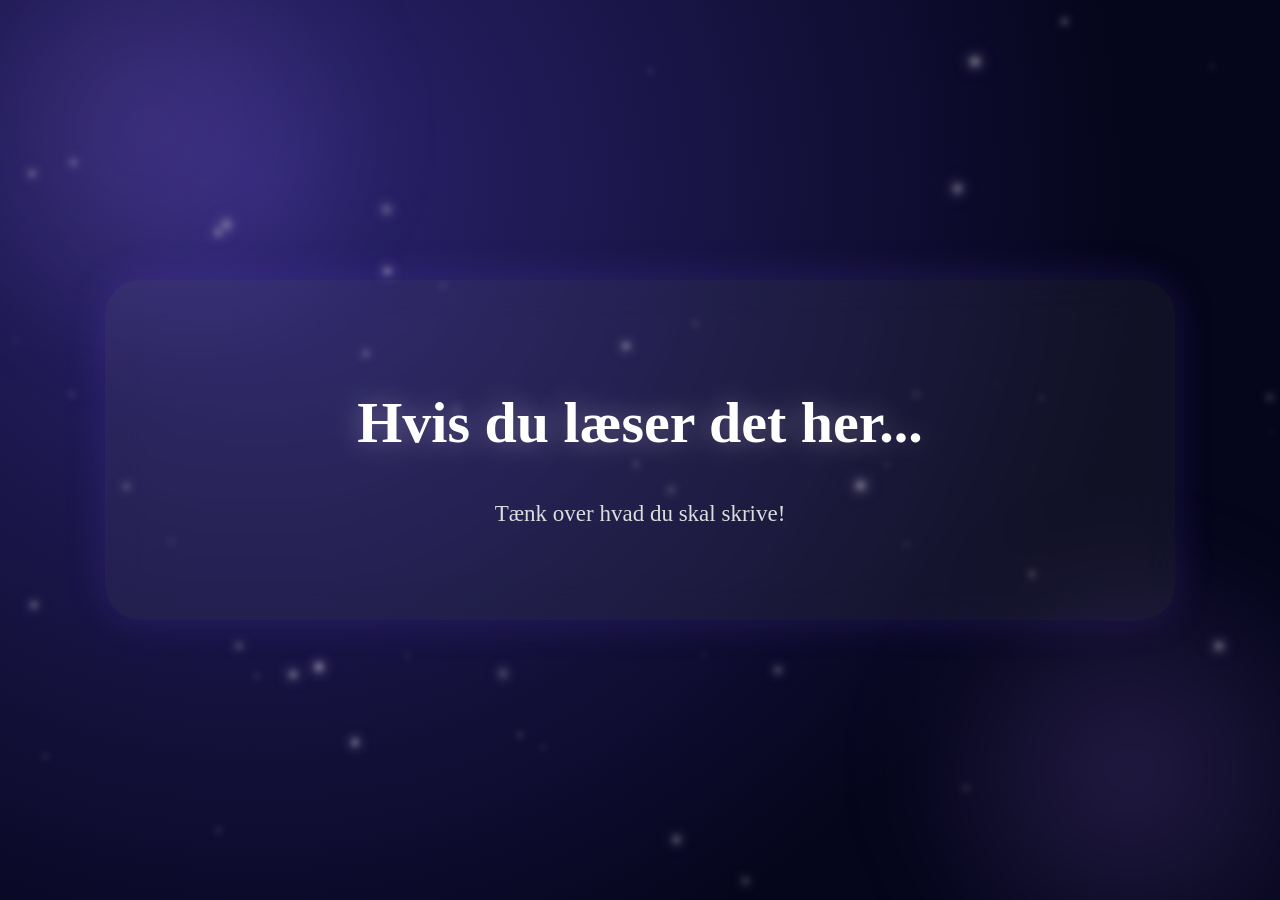
==== story.html @ 78c5c050 "Videre udvikling af gave" ====
<!doctype html>
<html lang="da">
  <head>
    <meta charset="UTF-8" />
    <meta name="viewport" content="width=device-width, initial-scale=1.0" />

    <title>Personligt</title>

    <link rel="stylesheet" href="story.css" />
  </head>

  <body>
    <div class="story-particles"></div>
    <section class="story-page">
      <h1>Hvis du læser det her...</h1>

      <p>Tænk over hvad du skal skrive!</p>
    </section>

    <script src="story.js"></script>
  </body>
</html>
---- story.css ----
body {

    margin: 0;
    min-height: 100vh;

    background:
    radial-gradient(circle at 20% 20%, #2c2470, #05051b 70%);

    overflow-x: hidden;

    color: white;

    font-family: Georgia, serif;

    display: flex;
    justify-content: center;
    align-items: center;
}

.story-page {

    width: 90%;
    max-width: 950px;

    padding: 60px;

    border-radius: 35px;

    background:
    rgba(255,255,255,0.05);

    backdrop-filter: blur(18px);

    box-shadow:
    0 0 40px rgba(120,80,255,0.18);

    text-align: center;

    animation:
    storyReveal 2s ease forwards;
}

.story-page h1 {

    font-size: 58px;

    margin-bottom: 35px;

    color: white;

    text-shadow:
    0 0 30px rgba(255,255,255,0.35);
}

.story-page p {

    font-size: 23px;

    line-height: 2;

    color: #ddd;

    text-shadow:
    0 0 14px rgba(255,255,255,0.08);
}

@keyframes storyReveal {

    from {

        opacity: 0;

        transform:
        translateY(40px)
        scale(0.96);

        filter:
        blur(16px);
    }

    to {

        opacity: 1;

        transform:
        translateY(0)
        scale(1);

        filter:
        blur(0);
    }
}

.story-particles::before,
.story-particles::after {

    content: "";

    position: fixed;

    width: 500px;
    height: 500px;

    border-radius: 50%;

    background:
    radial-gradient(rgba(170,130,255,0.18), transparent 70%);

    filter: blur(40px);

    animation:
    floatGlow 10s ease-in-out infinite alternate;
}

.story-particles::before {
    top: -120px;
    left: -100px;
}

.story-particles::after {
    bottom: -120px;
    right: -100px;
}

@keyframes floatGlow {

    from {
        transform: translateY(0px);
    }

    to {
        transform: translateY(40px);
    }
}

.story-particle {
  position: fixed;
  width: 6px;
  height: 6px;
  border-radius: 50%;
  background: rgba(255,255,255,0.55);
  filter: blur(3px);
  pointer-events: none;
  animation: floatStoryParticle linear infinite;
  box-shadow:
    0 0 12px rgba(255,255,255,0.7),
    0 0 25px rgba(168,85,247,0.45);
}

@keyframes floatStoryParticle {
  from {
    transform: translateY(0);
    opacity: 0;
  }

  15% {
    opacity: 1;
  }

  to {
    transform: translateY(-120px);
    opacity: 0;
  }
}
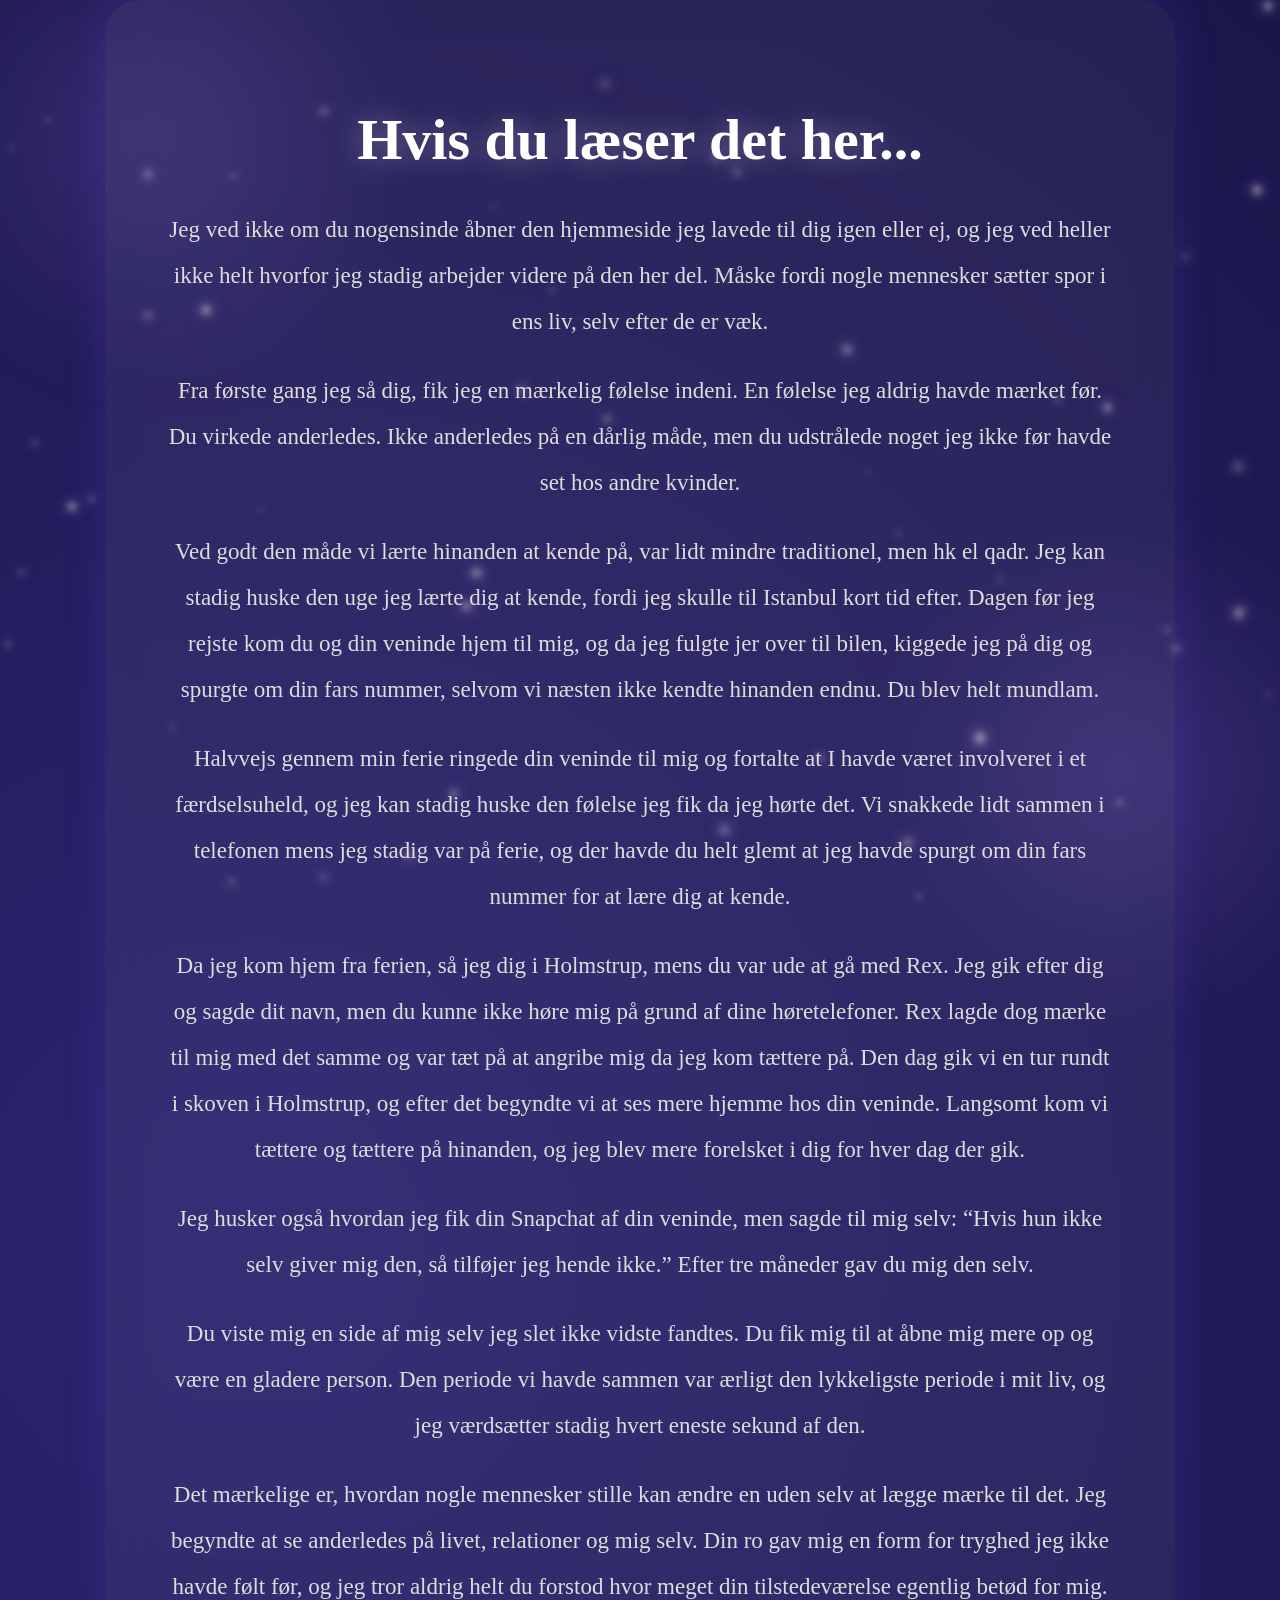
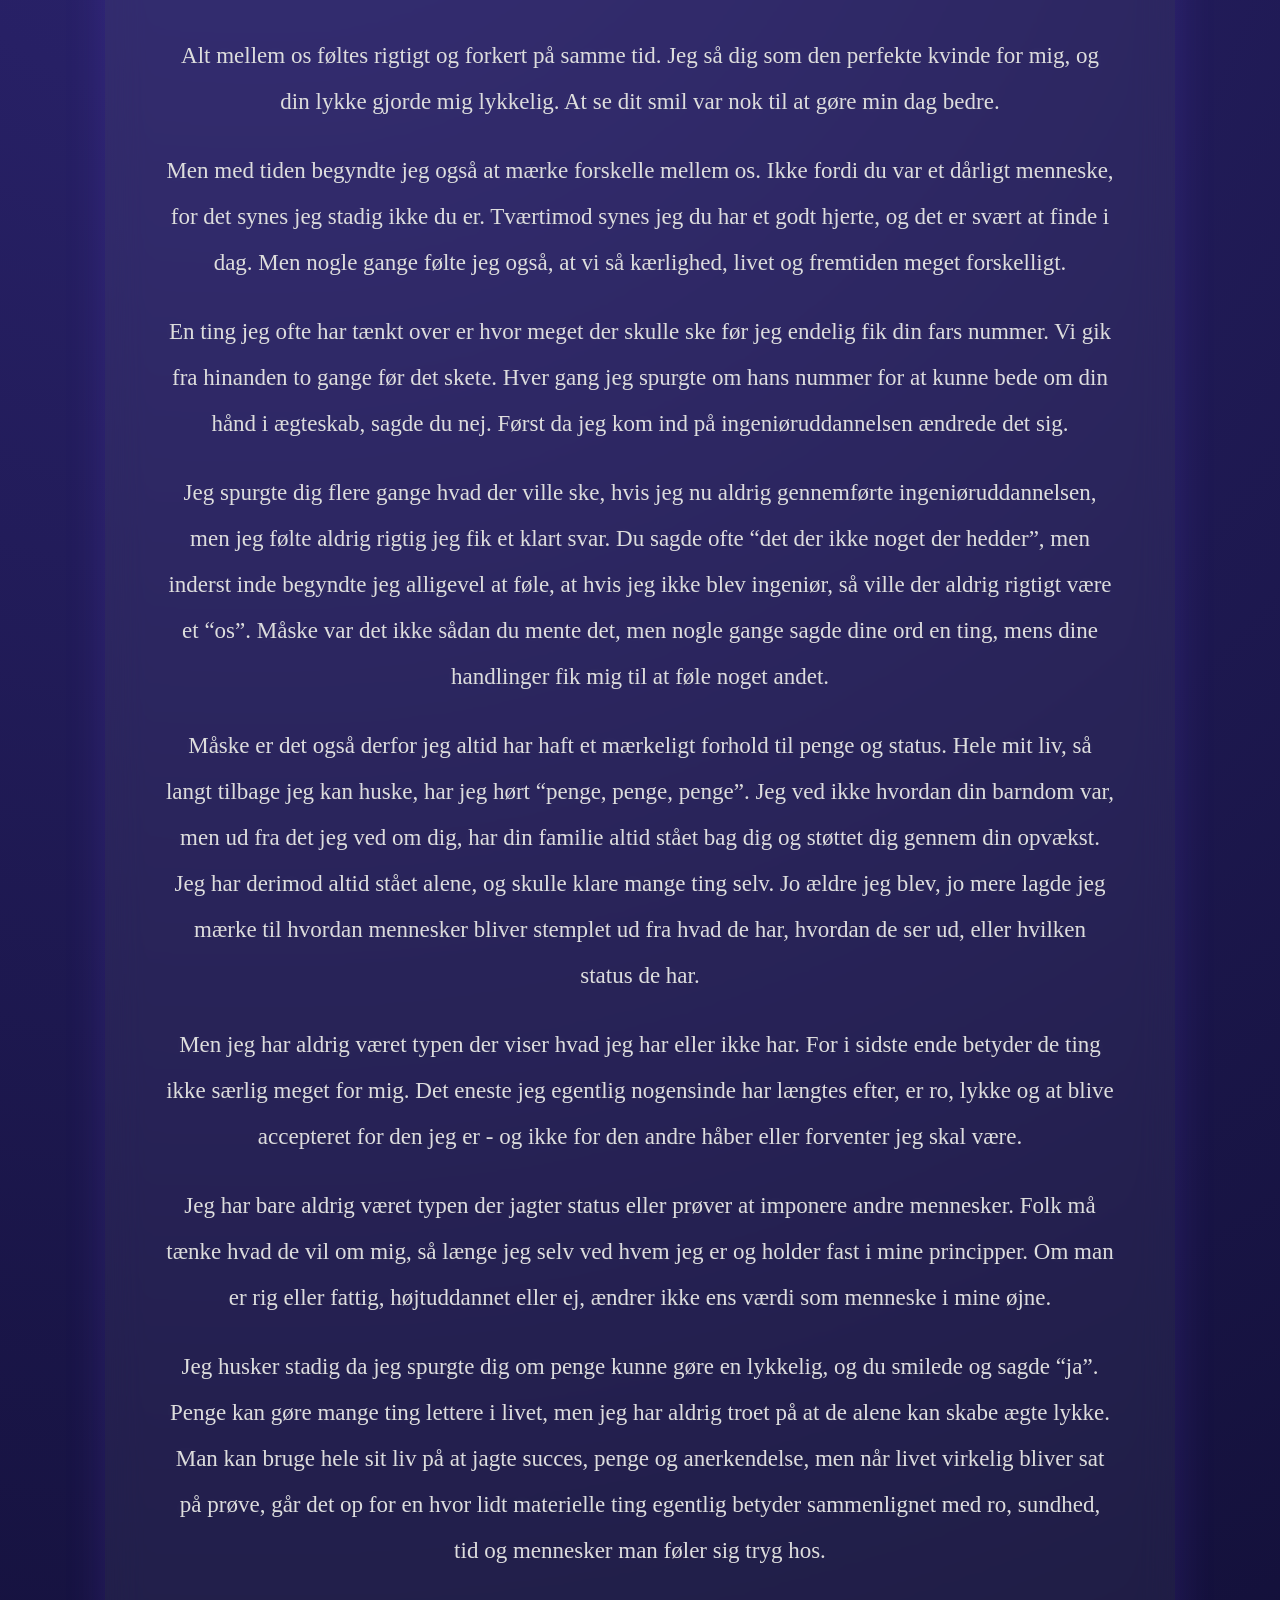
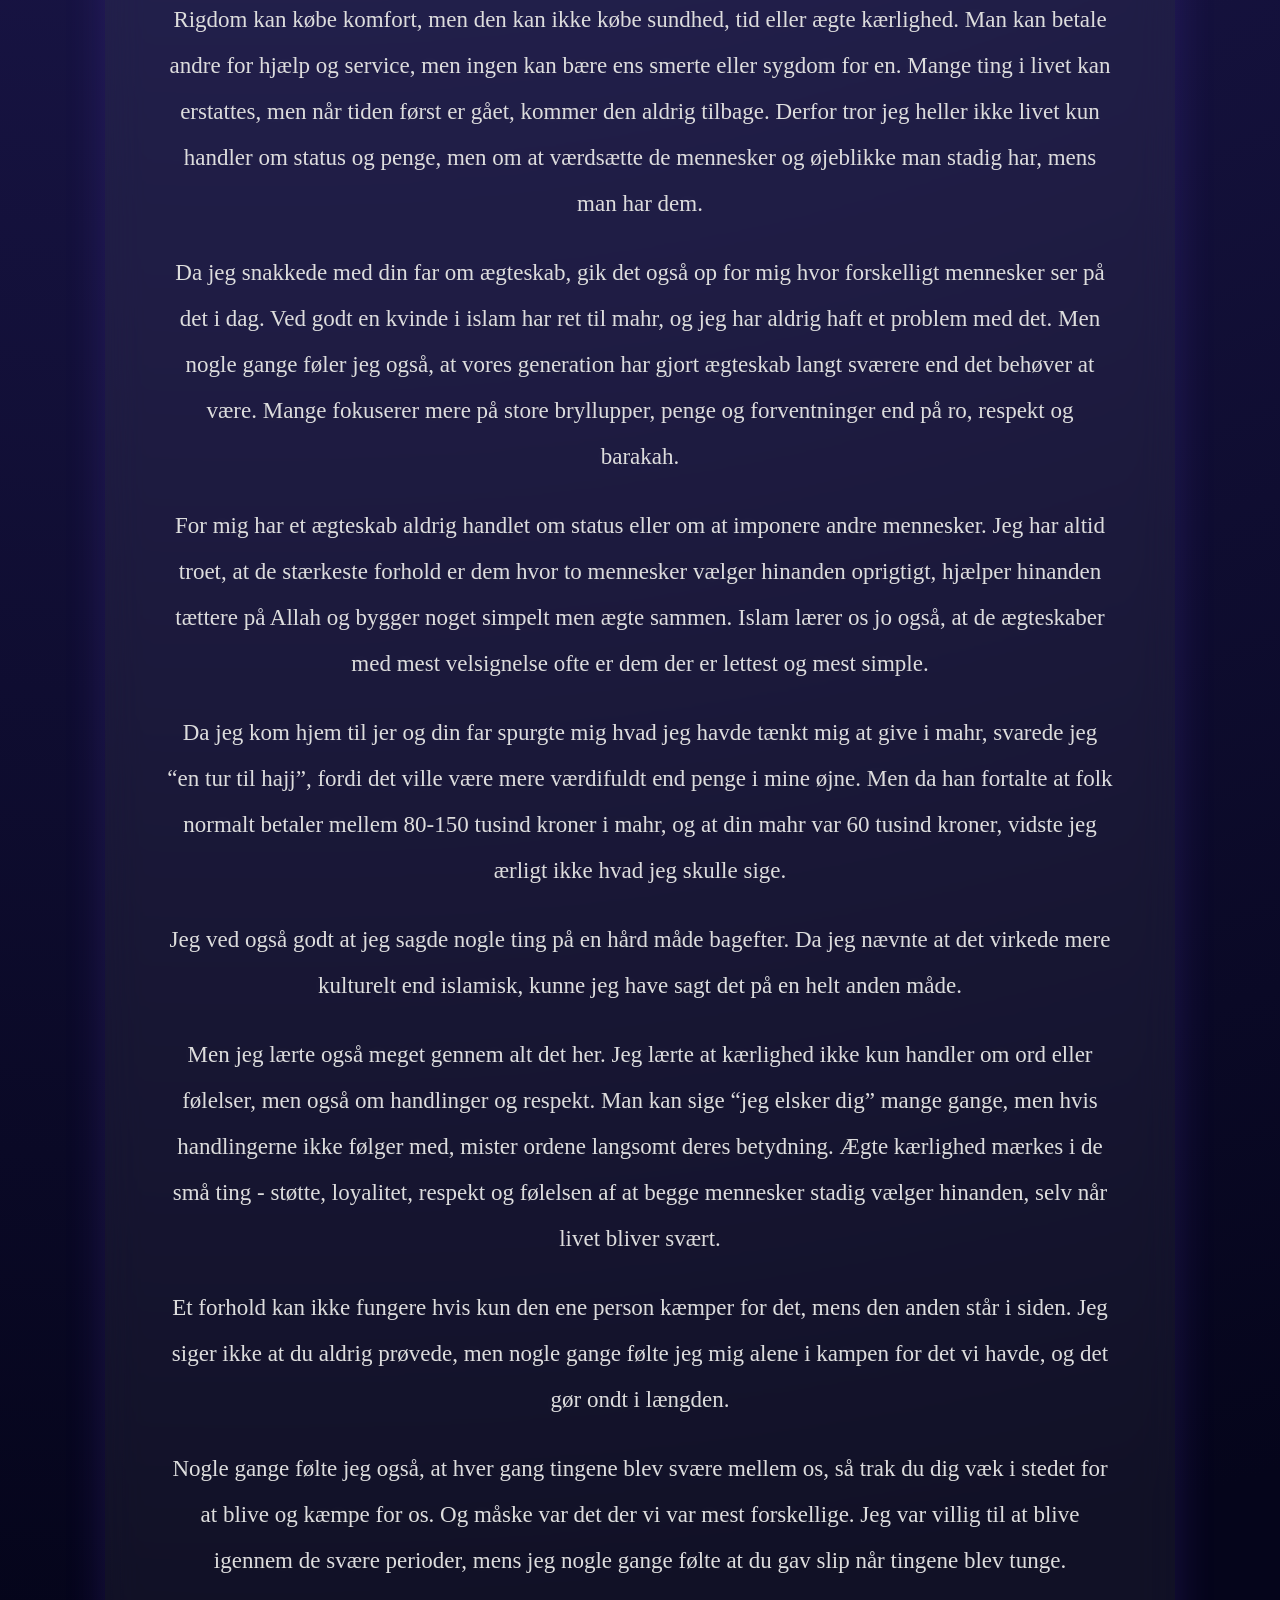
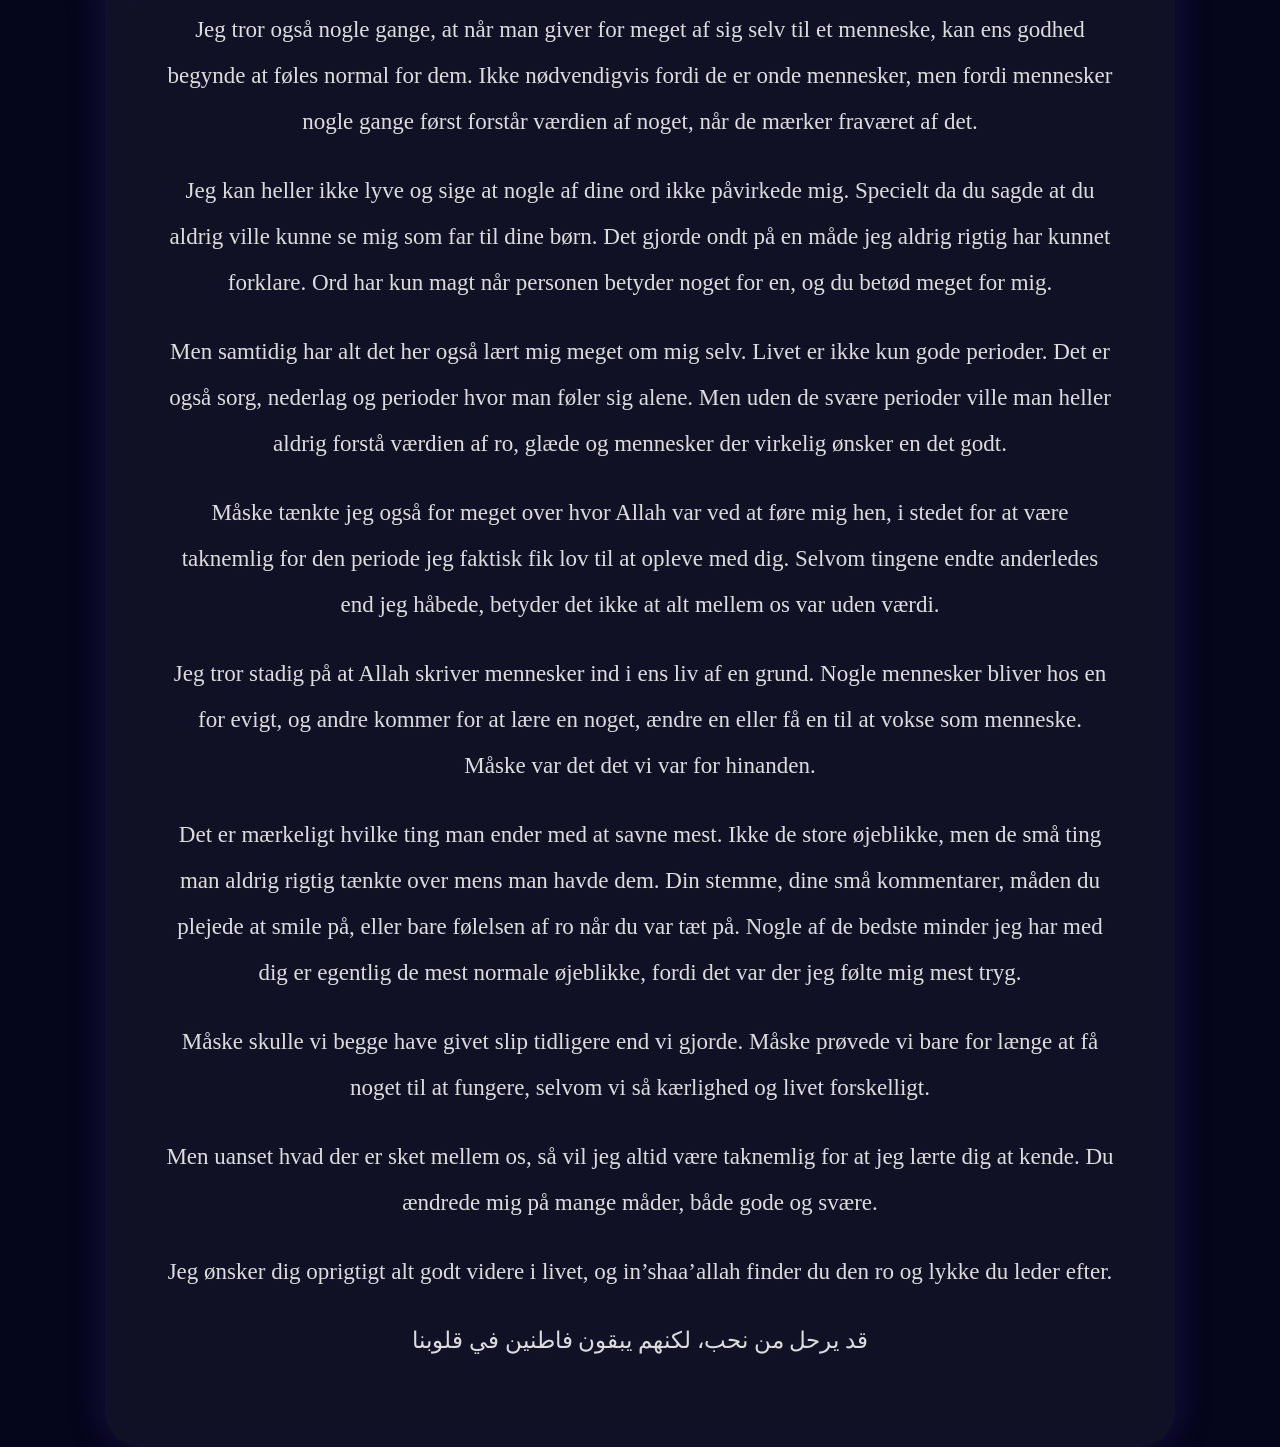
==== commit 9e92ef8a: "helt færidg" ====
--- a/story.html
+++ b/story.html
@@ -14,7 +14,266 @@
     <section class="story-page">
       <h1>Hvis du læser det her...</h1>
 
-      <p>Tænk over hvad du skal skrive!</p>
+      <p>
+        Jeg ved ikke om du nogensinde åbner den hjemmeside jeg lavede til dig
+        igen eller ej, og jeg ved heller ikke helt hvorfor jeg stadig arbejder
+        videre på den her del. Måske fordi nogle mennesker sætter spor i ens
+        liv, selv efter de er væk.
+      </p>
+
+      <p>
+        Fra første gang jeg så dig, fik jeg en mærkelig følelse indeni. En
+        følelse jeg aldrig havde mærket før. Du virkede anderledes. Ikke
+        anderledes på en dårlig måde, men du udstrålede noget jeg ikke før havde
+        set hos andre kvinder.
+      </p>
+
+      <p>
+        Ved godt den måde vi lærte hinanden at kende på, var lidt mindre
+        traditionel, men hk el qadr. Jeg kan stadig huske den uge jeg lærte dig
+        at kende, fordi jeg skulle til Istanbul kort tid efter. Dagen før jeg
+        rejste kom du og din veninde hjem til mig, og da jeg fulgte jer over til
+        bilen, kiggede jeg på dig og spurgte om din fars nummer, selvom vi
+        næsten ikke kendte hinanden endnu. Du blev helt mundlam.
+      </p>
+
+      <p>
+        Halvvejs gennem min ferie ringede din veninde til mig og fortalte at I
+        havde været involveret i et færdselsuheld, og jeg kan stadig huske den
+        følelse jeg fik da jeg hørte det. Vi snakkede lidt sammen i telefonen
+        mens jeg stadig var på ferie, og der havde du helt glemt at jeg havde
+        spurgt om din fars nummer for at lære dig at kende.
+      </p>
+
+      <p>
+        Da jeg kom hjem fra ferien, så jeg dig i Holmstrup, mens du var ude at
+        gå med Rex. Jeg gik efter dig og sagde dit navn, men du kunne ikke høre
+        mig på grund af dine høretelefoner. Rex lagde dog mærke til mig med det
+        samme og var tæt på at angribe mig da jeg kom tættere på. Den dag gik vi
+        en tur rundt i skoven i Holmstrup, og efter det begyndte vi at ses mere
+        hjemme hos din veninde. Langsomt kom vi tættere og tættere på hinanden,
+        og jeg blev mere forelsket i dig for hver dag der gik.
+      </p>
+
+      <p>
+        Jeg husker også hvordan jeg fik din Snapchat af din veninde, men sagde
+        til mig selv: “Hvis hun ikke selv giver mig den, så tilføjer jeg hende
+        ikke.” Efter tre måneder gav du mig den selv.
+      </p>
+
+      <p>
+        Du viste mig en side af mig selv jeg slet ikke vidste fandtes. Du fik
+        mig til at åbne mig mere op og være en gladere person. Den periode vi
+        havde sammen var ærligt den lykkeligste periode i mit liv, og jeg
+        værdsætter stadig hvert eneste sekund af den.
+      </p>
+
+      <p>
+        Det mærkelige er, hvordan nogle mennesker stille kan ændre en uden selv
+        at lægge mærke til det. Jeg begyndte at se anderledes på livet,
+        relationer og mig selv. Din ro gav mig en form for tryghed jeg ikke
+        havde følt før, og jeg tror aldrig helt du forstod hvor meget din
+        tilstedeværelse egentlig betød for mig.
+      </p>
+
+      <p>
+        Alt mellem os føltes rigtigt og forkert på samme tid. Jeg så dig som den
+        perfekte kvinde for mig, og din lykke gjorde mig lykkelig. At se dit
+        smil var nok til at gøre min dag bedre.
+      </p>
+
+      <p>
+        Men med tiden begyndte jeg også at mærke forskelle mellem os. Ikke fordi
+        du var et dårligt menneske, for det synes jeg stadig ikke du er.
+        Tværtimod synes jeg du har et godt hjerte, og det er svært at finde i
+        dag. Men nogle gange følte jeg også, at vi så kærlighed, livet og
+        fremtiden meget forskelligt.
+      </p>
+
+      <p>
+        En ting jeg ofte har tænkt over er hvor meget der skulle ske før jeg
+        endelig fik din fars nummer. Vi gik fra hinanden to gange før det skete.
+        Hver gang jeg spurgte om hans nummer for at kunne bede om din hånd i
+        ægteskab, sagde du nej. Først da jeg kom ind på ingeniøruddannelsen
+        ændrede det sig.
+      </p>
+
+      <p>
+        Jeg spurgte dig flere gange hvad der ville ske, hvis jeg nu aldrig
+        gennemførte ingeniøruddannelsen, men jeg følte aldrig rigtig jeg fik et
+        klart svar. Du sagde ofte “det der ikke noget der hedder”, men inderst
+        inde begyndte jeg alligevel at føle, at hvis jeg ikke blev ingeniør, så
+        ville der aldrig rigtigt være et “os”. Måske var det ikke sådan du mente
+        det, men nogle gange sagde dine ord en ting, mens dine handlinger fik
+        mig til at føle noget andet.
+      </p>
+
+      <p>
+        Måske er det også derfor jeg altid har haft et mærkeligt forhold til
+        penge og status. Hele mit liv, så langt tilbage jeg kan huske, har jeg
+        hørt “penge, penge, penge”. Jeg ved ikke hvordan din barndom var, men ud
+        fra det jeg ved om dig, har din familie altid stået bag dig og støttet
+        dig gennem din opvækst. Jeg har derimod altid stået alene, og skulle
+        klare mange ting selv. Jo ældre jeg blev, jo mere lagde jeg mærke til
+        hvordan mennesker bliver stemplet ud fra hvad de har, hvordan de ser ud,
+        eller hvilken status de har.
+      </p>
+
+      <p>
+        Men jeg har aldrig været typen der viser hvad jeg har eller ikke har.
+        For i sidste ende betyder de ting ikke særlig meget for mig. Det eneste
+        jeg egentlig nogensinde har længtes efter, er ro, lykke og at blive
+        accepteret for den jeg er - og ikke for den andre håber eller forventer
+        jeg skal være.
+      </p>
+
+      <p>
+        Jeg har bare aldrig været typen der jagter status eller prøver at
+        imponere andre mennesker. Folk må tænke hvad de vil om mig, så længe jeg
+        selv ved hvem jeg er og holder fast i mine principper. Om man er rig
+        eller fattig, højtuddannet eller ej, ændrer ikke ens værdi som menneske
+        i mine øjne.
+      </p>
+
+      <p>
+        Jeg husker stadig da jeg spurgte dig om penge kunne gøre en lykkelig, og
+        du smilede og sagde “ja”. Penge kan gøre mange ting lettere i livet, men
+        jeg har aldrig troet på at de alene kan skabe ægte lykke. Man kan bruge
+        hele sit liv på at jagte succes, penge og anerkendelse, men når livet
+        virkelig bliver sat på prøve, går det op for en hvor lidt materielle
+        ting egentlig betyder sammenlignet med ro, sundhed, tid og mennesker man
+        føler sig tryg hos.
+      </p>
+
+      <p>
+        Rigdom kan købe komfort, men den kan ikke købe sundhed, tid eller ægte
+        kærlighed. Man kan betale andre for hjælp og service, men ingen kan bære
+        ens smerte eller sygdom for en. Mange ting i livet kan erstattes, men
+        når tiden først er gået, kommer den aldrig tilbage. Derfor tror jeg
+        heller ikke livet kun handler om status og penge, men om at værdsætte de
+        mennesker og øjeblikke man stadig har, mens man har dem.
+      </p>
+
+      <p>
+        Da jeg snakkede med din far om ægteskab, gik det også op for mig hvor
+        forskelligt mennesker ser på det i dag. Ved godt en kvinde i islam har
+        ret til mahr, og jeg har aldrig haft et problem med det. Men nogle gange
+        føler jeg også, at vores generation har gjort ægteskab langt sværere end
+        det behøver at være. Mange fokuserer mere på store bryllupper, penge og
+        forventninger end på ro, respekt og barakah.
+      </p>
+
+      <p>
+        For mig har et ægteskab aldrig handlet om status eller om at imponere
+        andre mennesker. Jeg har altid troet, at de stærkeste forhold er dem
+        hvor to mennesker vælger hinanden oprigtigt, hjælper hinanden tættere på
+        Allah og bygger noget simpelt men ægte sammen. Islam lærer os jo også,
+        at de ægteskaber med mest velsignelse ofte er dem der er lettest og mest
+        simple.
+      </p>
+
+      <p>
+        Da jeg kom hjem til jer og din far spurgte mig hvad jeg havde tænkt mig
+        at give i mahr, svarede jeg “en tur til hajj”, fordi det ville være mere
+        værdifuldt end penge i mine øjne. Men da han fortalte at folk normalt
+        betaler mellem 80-150 tusind kroner i mahr, og at din mahr var 60 tusind
+        kroner, vidste jeg ærligt ikke hvad jeg skulle sige.
+      </p>
+
+      <p>
+        Jeg ved også godt at jeg sagde nogle ting på en hård måde bagefter. Da
+        jeg nævnte at det virkede mere kulturelt end islamisk, kunne jeg have
+        sagt det på en helt anden måde.
+      </p>
+
+      <p>
+        Men jeg lærte også meget gennem alt det her. Jeg lærte at kærlighed ikke
+        kun handler om ord eller følelser, men også om handlinger og respekt.
+        Man kan sige “jeg elsker dig” mange gange, men hvis handlingerne ikke
+        følger med, mister ordene langsomt deres betydning. Ægte kærlighed
+        mærkes i de små ting - støtte, loyalitet, respekt og følelsen af at
+        begge mennesker stadig vælger hinanden, selv når livet bliver svært.
+      </p>
+
+      <p>
+        Et forhold kan ikke fungere hvis kun den ene person kæmper for det, mens
+        den anden står i siden. Jeg siger ikke at du aldrig prøvede, men nogle
+        gange følte jeg mig alene i kampen for det vi havde, og det gør ondt i
+        længden.
+      </p>
+
+      <p>
+        Nogle gange følte jeg også, at hver gang tingene blev svære mellem os,
+        så trak du dig væk i stedet for at blive og kæmpe for os. Og måske var
+        det der vi var mest forskellige. Jeg var villig til at blive igennem de
+        svære perioder, mens jeg nogle gange følte at du gav slip når tingene
+        blev tunge.
+      </p>
+
+      <p>
+        Jeg tror også nogle gange, at når man giver for meget af sig selv til et
+        menneske, kan ens godhed begynde at føles normal for dem. Ikke
+        nødvendigvis fordi de er onde mennesker, men fordi mennesker nogle gange
+        først forstår værdien af noget, når de mærker fraværet af det.
+      </p>
+
+      <p>
+        Jeg kan heller ikke lyve og sige at nogle af dine ord ikke påvirkede
+        mig. Specielt da du sagde at du aldrig ville kunne se mig som far til
+        dine børn. Det gjorde ondt på en måde jeg aldrig rigtig har kunnet
+        forklare. Ord har kun magt når personen betyder noget for en, og du
+        betød meget for mig.
+      </p>
+
+      <p>
+        Men samtidig har alt det her også lært mig meget om mig selv. Livet er
+        ikke kun gode perioder. Det er også sorg, nederlag og perioder hvor man
+        føler sig alene. Men uden de svære perioder ville man heller aldrig
+        forstå værdien af ro, glæde og mennesker der virkelig ønsker en det
+        godt.
+      </p>
+
+      <p>
+        Måske tænkte jeg også for meget over hvor Allah var ved at føre mig hen,
+        i stedet for at være taknemlig for den periode jeg faktisk fik lov til
+        at opleve med dig. Selvom tingene endte anderledes end jeg håbede,
+        betyder det ikke at alt mellem os var uden værdi.
+      </p>
+
+      <p>
+        Jeg tror stadig på at Allah skriver mennesker ind i ens liv af en grund.
+        Nogle mennesker bliver hos en for evigt, og andre kommer for at lære en
+        noget, ændre en eller få en til at vokse som menneske. Måske var det det
+        vi var for hinanden.
+      </p>
+
+      <p>
+        Det er mærkeligt hvilke ting man ender med at savne mest. Ikke de store
+        øjeblikke, men de små ting man aldrig rigtig tænkte over mens man havde
+        dem. Din stemme, dine små kommentarer, måden du plejede at smile på,
+        eller bare følelsen af ro når du var tæt på. Nogle af de bedste minder
+        jeg har med dig er egentlig de mest normale øjeblikke, fordi det var der
+        jeg følte mig mest tryg.
+      </p>
+
+      <p>
+        Måske skulle vi begge have givet slip tidligere end vi gjorde. Måske
+        prøvede vi bare for længe at få noget til at fungere, selvom vi så
+        kærlighed og livet forskelligt.
+      </p>
+
+      <p>
+        Men uanset hvad der er sket mellem os, så vil jeg altid være taknemlig
+        for at jeg lærte dig at kende. Du ændrede mig på mange måder, både gode
+        og svære.
+      </p>
+
+      <p>
+        Jeg ønsker dig oprigtigt alt godt videre i livet, og in’shaa’allah
+        finder du den ro og lykke du leder efter.
+      </p>
+
+      <p>قد يرحل من نحب، لكنهم يبقون فاطنين في قلوبنا</p>
     </section>
 
     <script src="story.js"></script>
--- a/story.css
+++ b/story.css
@@ -42,7 +42,11 @@
 
 .story-page h1 {
 
-    font-size: 58px;
+    font-size: clamp(24px, 8vw, 58px);
+
+    white-space: nowrap;
+
+    line-height: 1.1;
 
     margin-bottom: 35px;
 
@@ -51,7 +55,6 @@
     text-shadow:
     0 0 30px rgba(255,255,255,0.35);
 }
-
 .story-page p {
 
     font-size: 23px;
@@ -161,4 +164,62 @@
     transform: translateY(-120px);
     opacity: 0;
   }
-}+}
+
+/* ---------------- MOBILE ---------------- */
+
+@media (max-width: 768px) {
+
+    .story-page {
+
+        width: 92%;
+        padding: 45px 22px;
+        border-radius: 24px;
+    }
+
+    .story-page p {
+
+        font-size: 18px;
+        line-height: 1.9;
+
+        margin-bottom: 28px;
+    }
+
+    .story-particles::before,
+    .story-particles::after {
+
+        width: 320px;
+        height: 320px;
+    }
+}
+
+
+/* ---------------- SMALL PHONES ---------------- */
+
+@media (max-width: 480px) {
+
+    .story-page {
+
+        width: 95%;
+        padding: 38px 18px;
+        border-radius: 20px;
+    }
+
+    .story-page p {
+
+        font-size: 16px;
+        line-height: 1.8;
+
+        margin-bottom: 24px;
+    }
+
+    .story-particles::before,
+    .story-particles::after {
+
+        width: 220px;
+        height: 220px;
+
+        filter: blur(30px);
+    }
+}
+
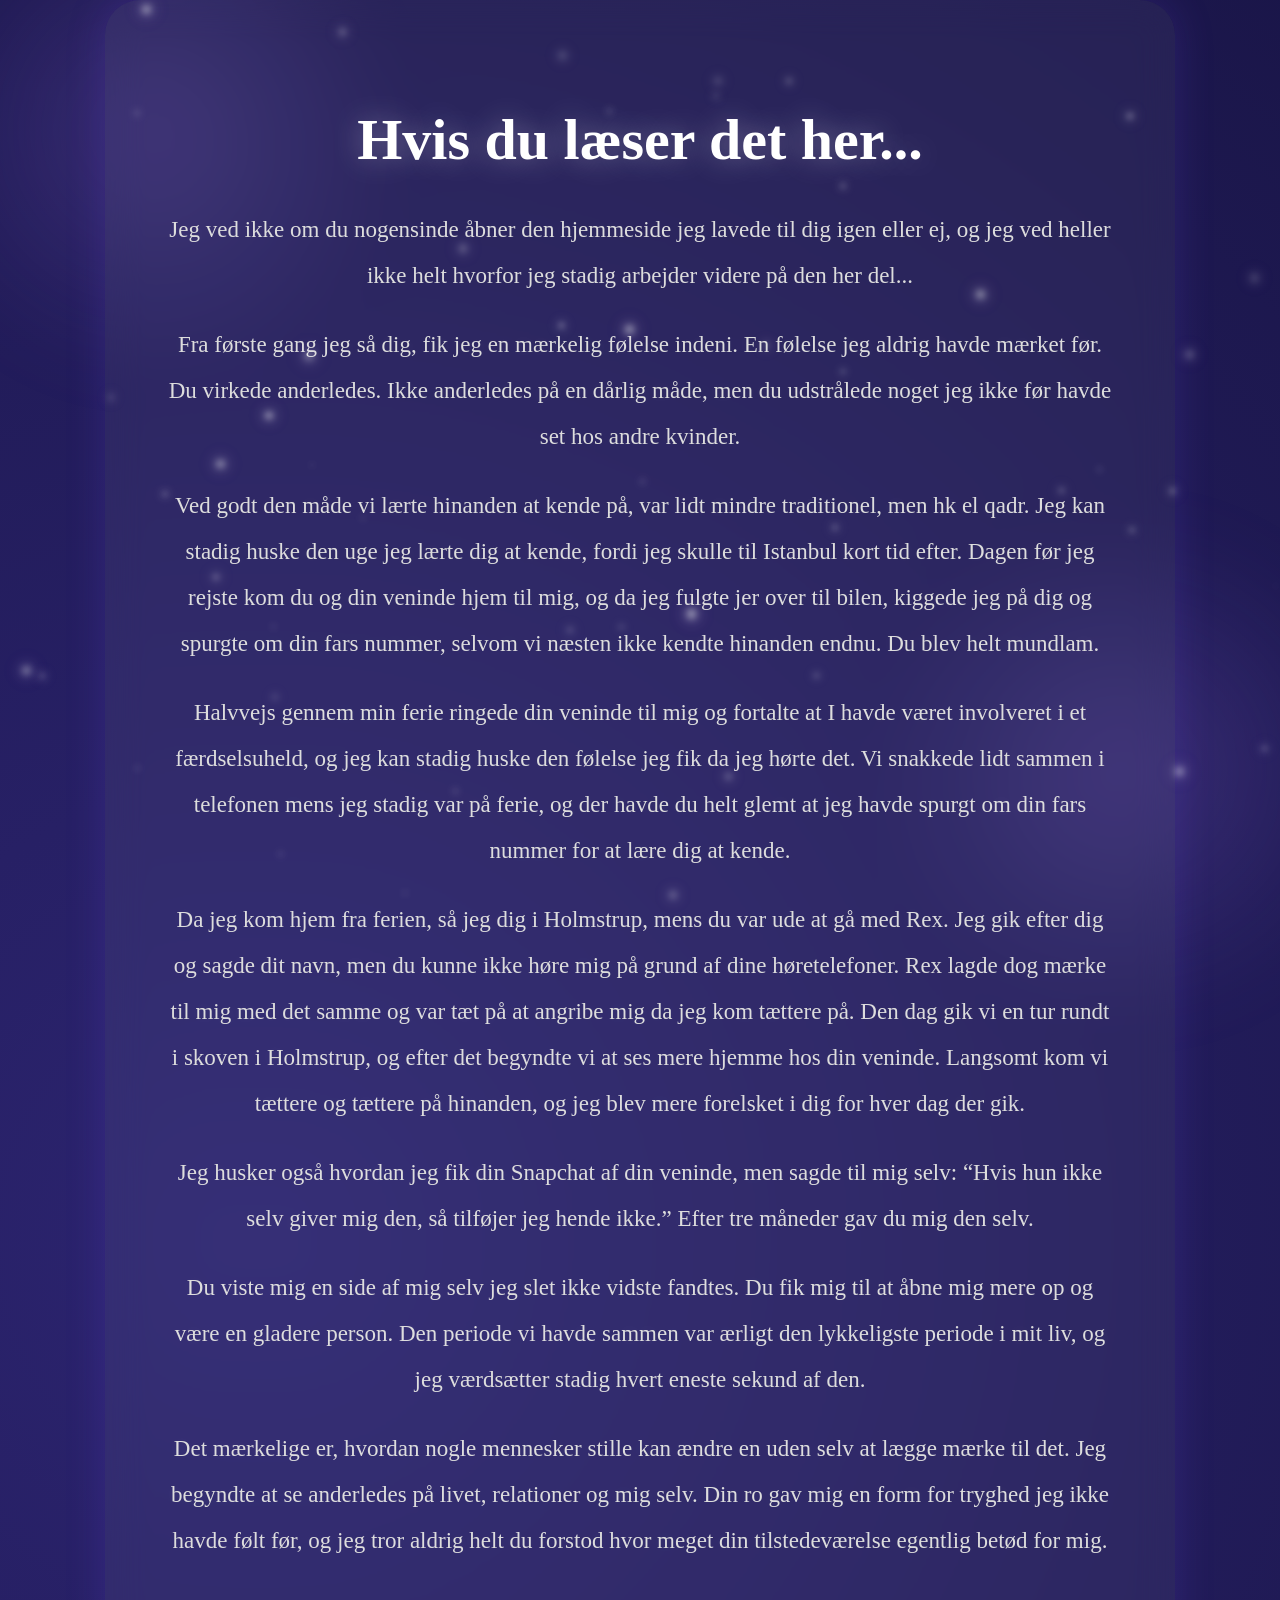
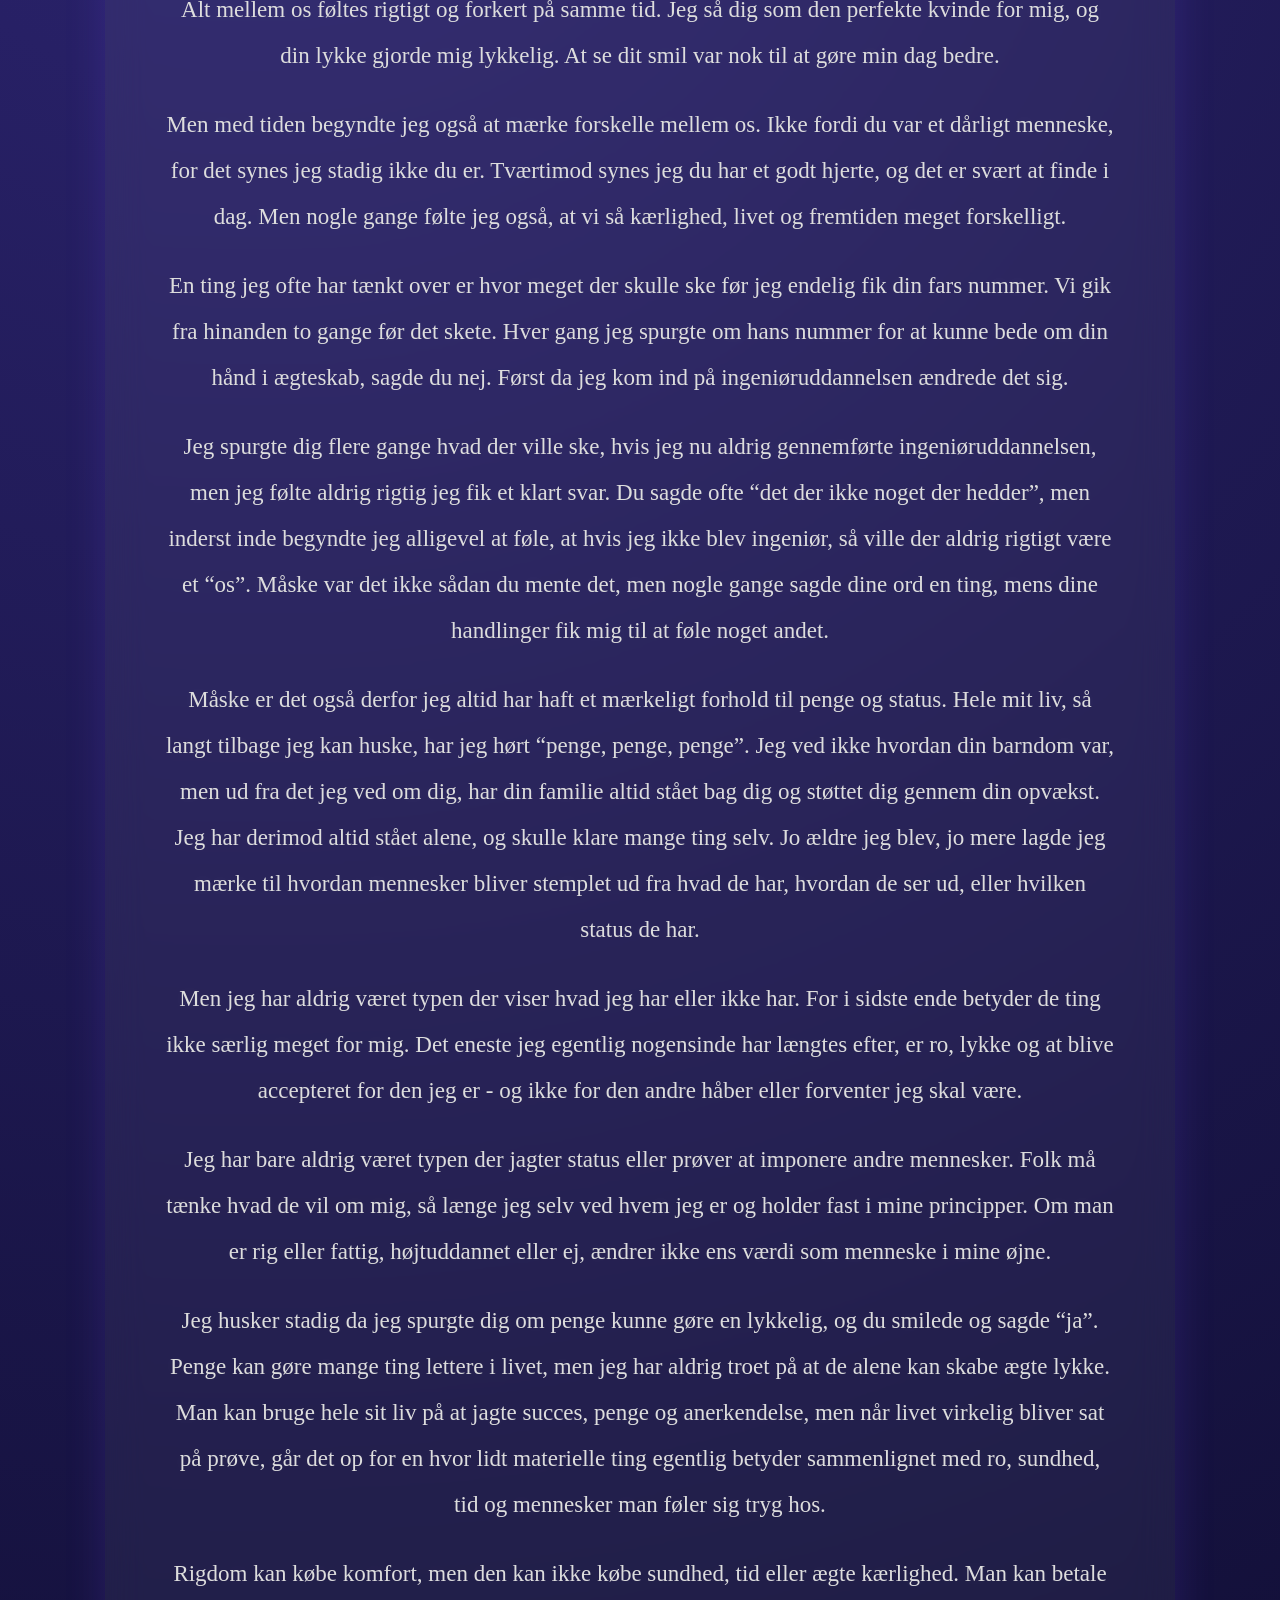
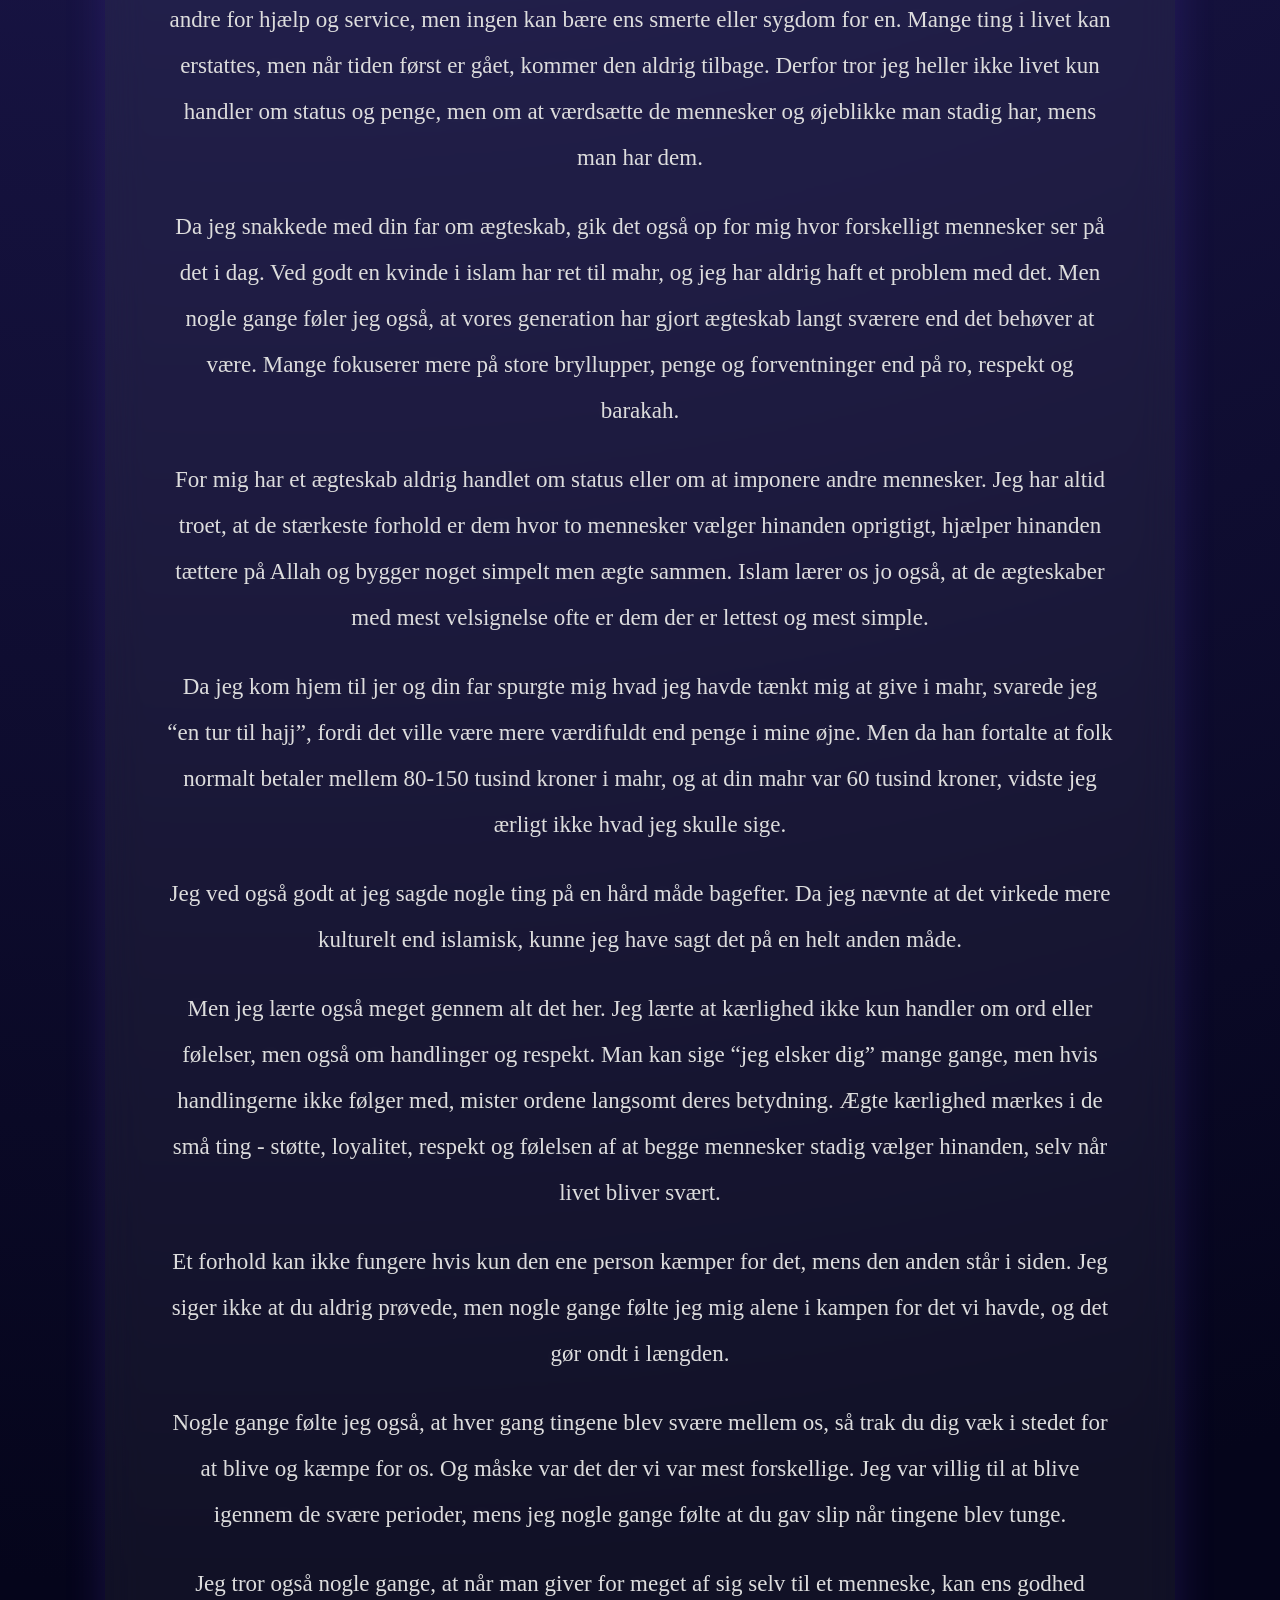
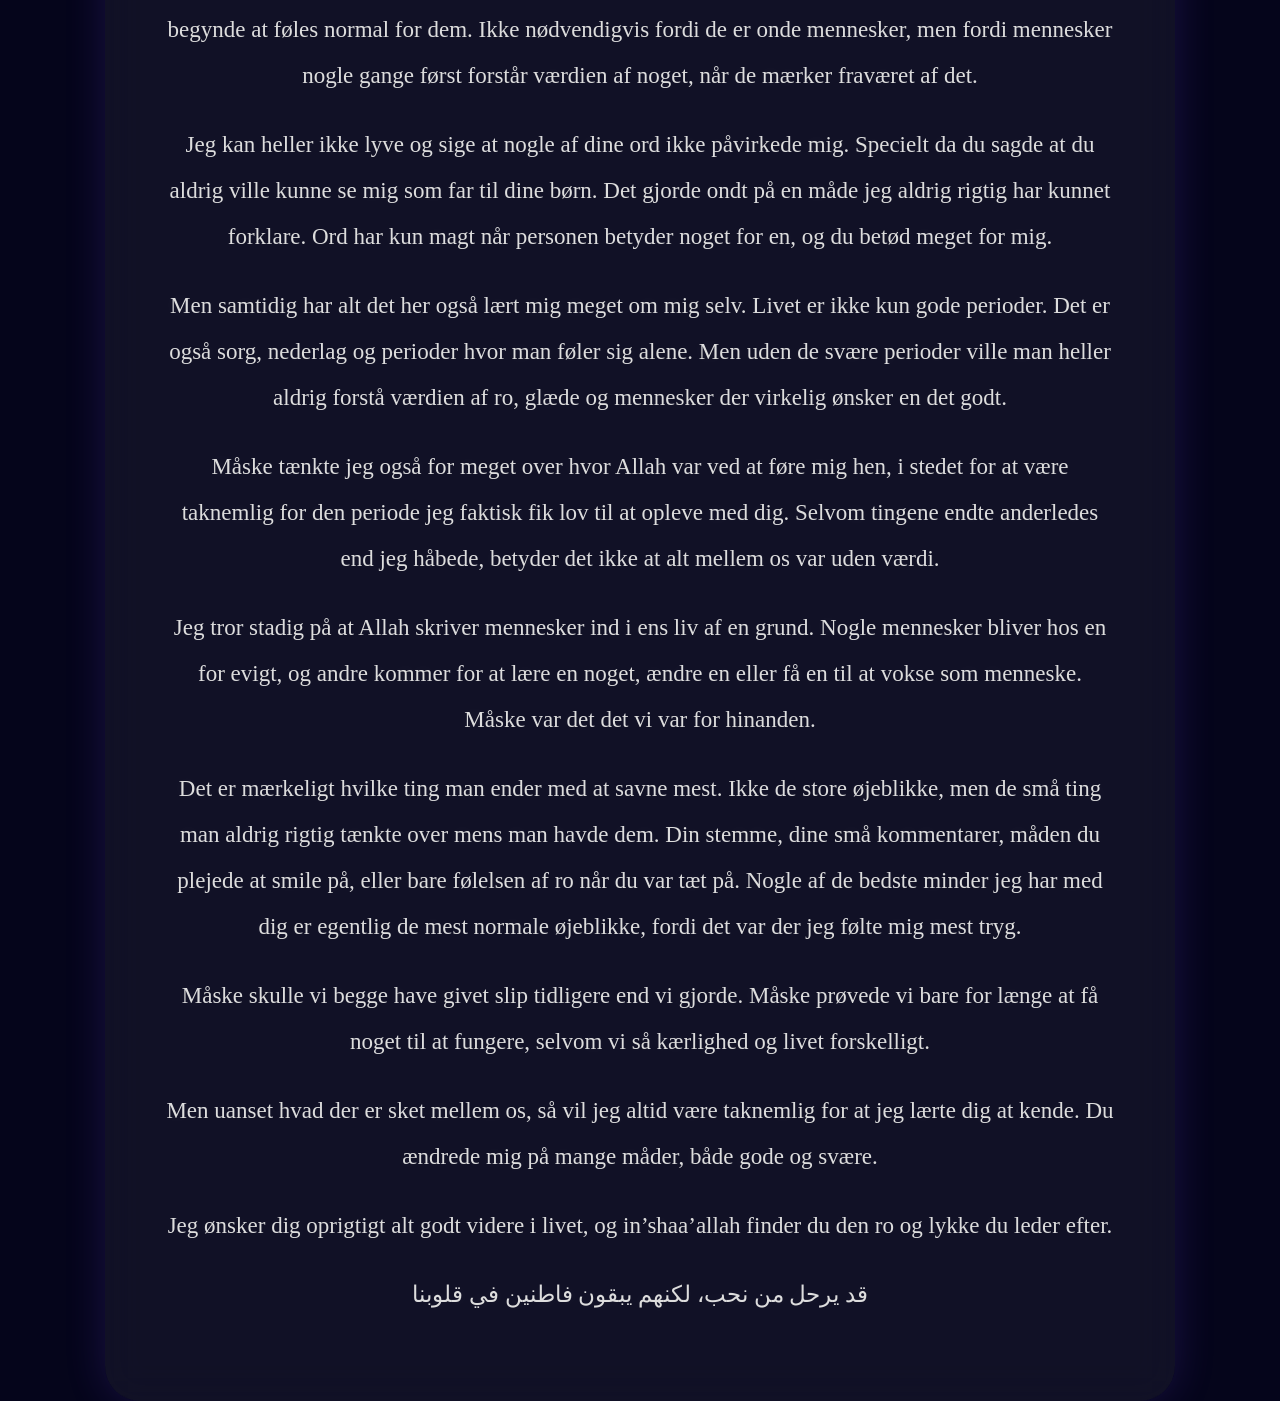
==== commit 774de353: "Helt færdig tror jeg" ====
--- a/story.html
+++ b/story.html
@@ -3,6 +3,12 @@
   <head>
     <meta charset="UTF-8" />
     <meta name="viewport" content="width=device-width, initial-scale=1.0" />
+    <meta name="theme-color" content="#12053b" />
+    <meta name="apple-mobile-web-app-capable" content="yes" />
+    <meta
+      name="apple-mobile-web-app-status-bar-style"
+      content="black-translucent"
+    />
 
     <title>Personligt</title>
 
@@ -17,8 +23,7 @@
       <p>
         Jeg ved ikke om du nogensinde åbner den hjemmeside jeg lavede til dig
         igen eller ej, og jeg ved heller ikke helt hvorfor jeg stadig arbejder
-        videre på den her del. Måske fordi nogle mennesker sætter spor i ens
-        liv, selv efter de er væk.
+        videre på den her del...
       </p>
 
       <p>
--- a/story.css
+++ b/story.css
@@ -1,7 +1,9 @@
 body {
-
     margin: 0;
+    padding: 0;
+    box-sizing: border-box;
     min-height: 100vh;
+    overflow-x: hidden;
 
     background:
     radial-gradient(circle at 20% 20%, #2c2470, #05051b 70%);
@@ -17,9 +19,14 @@
     align-items: center;
 }
 
+html, body {
+    max-width: 100%;
+    overflow-x: hidden;
+}
+
 .story-page {
 
-    width: 90%;
+   width: min(90%, 950px);;
     max-width: 950px;
 
     padding: 60px;
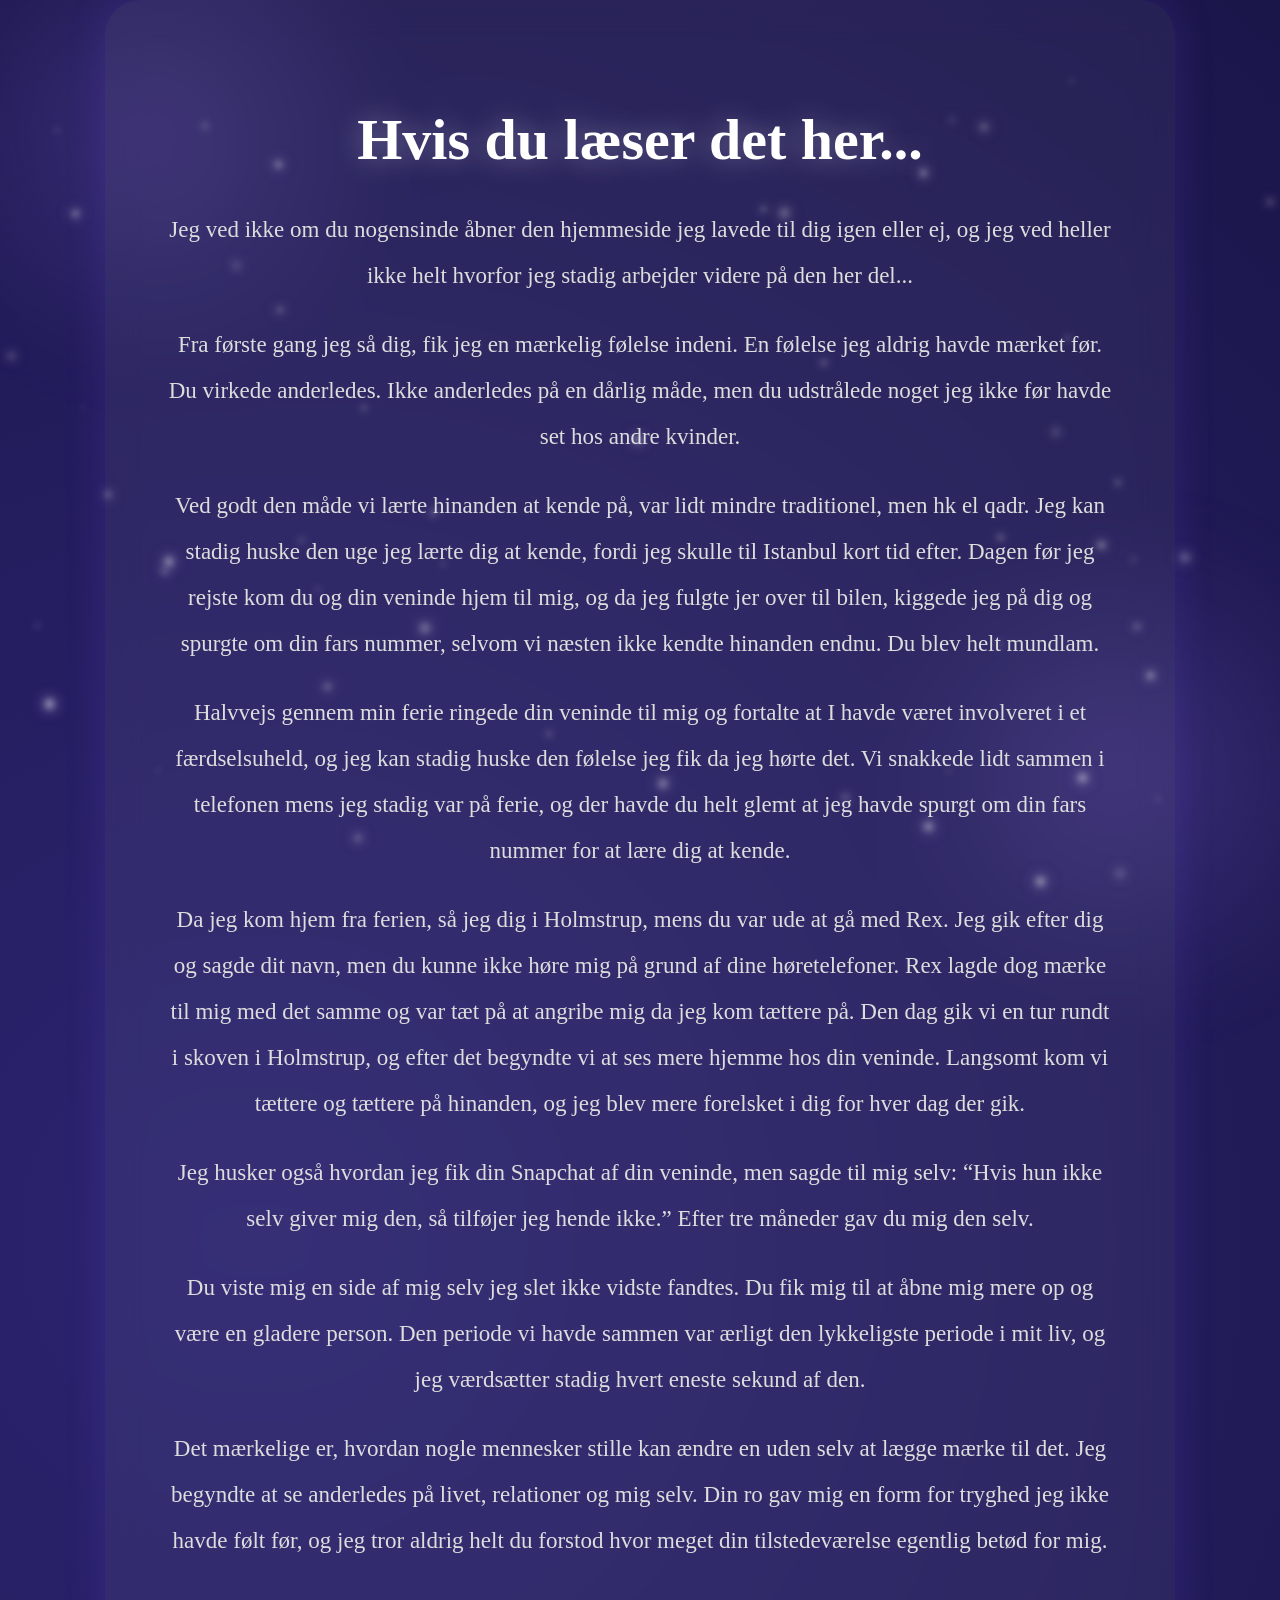
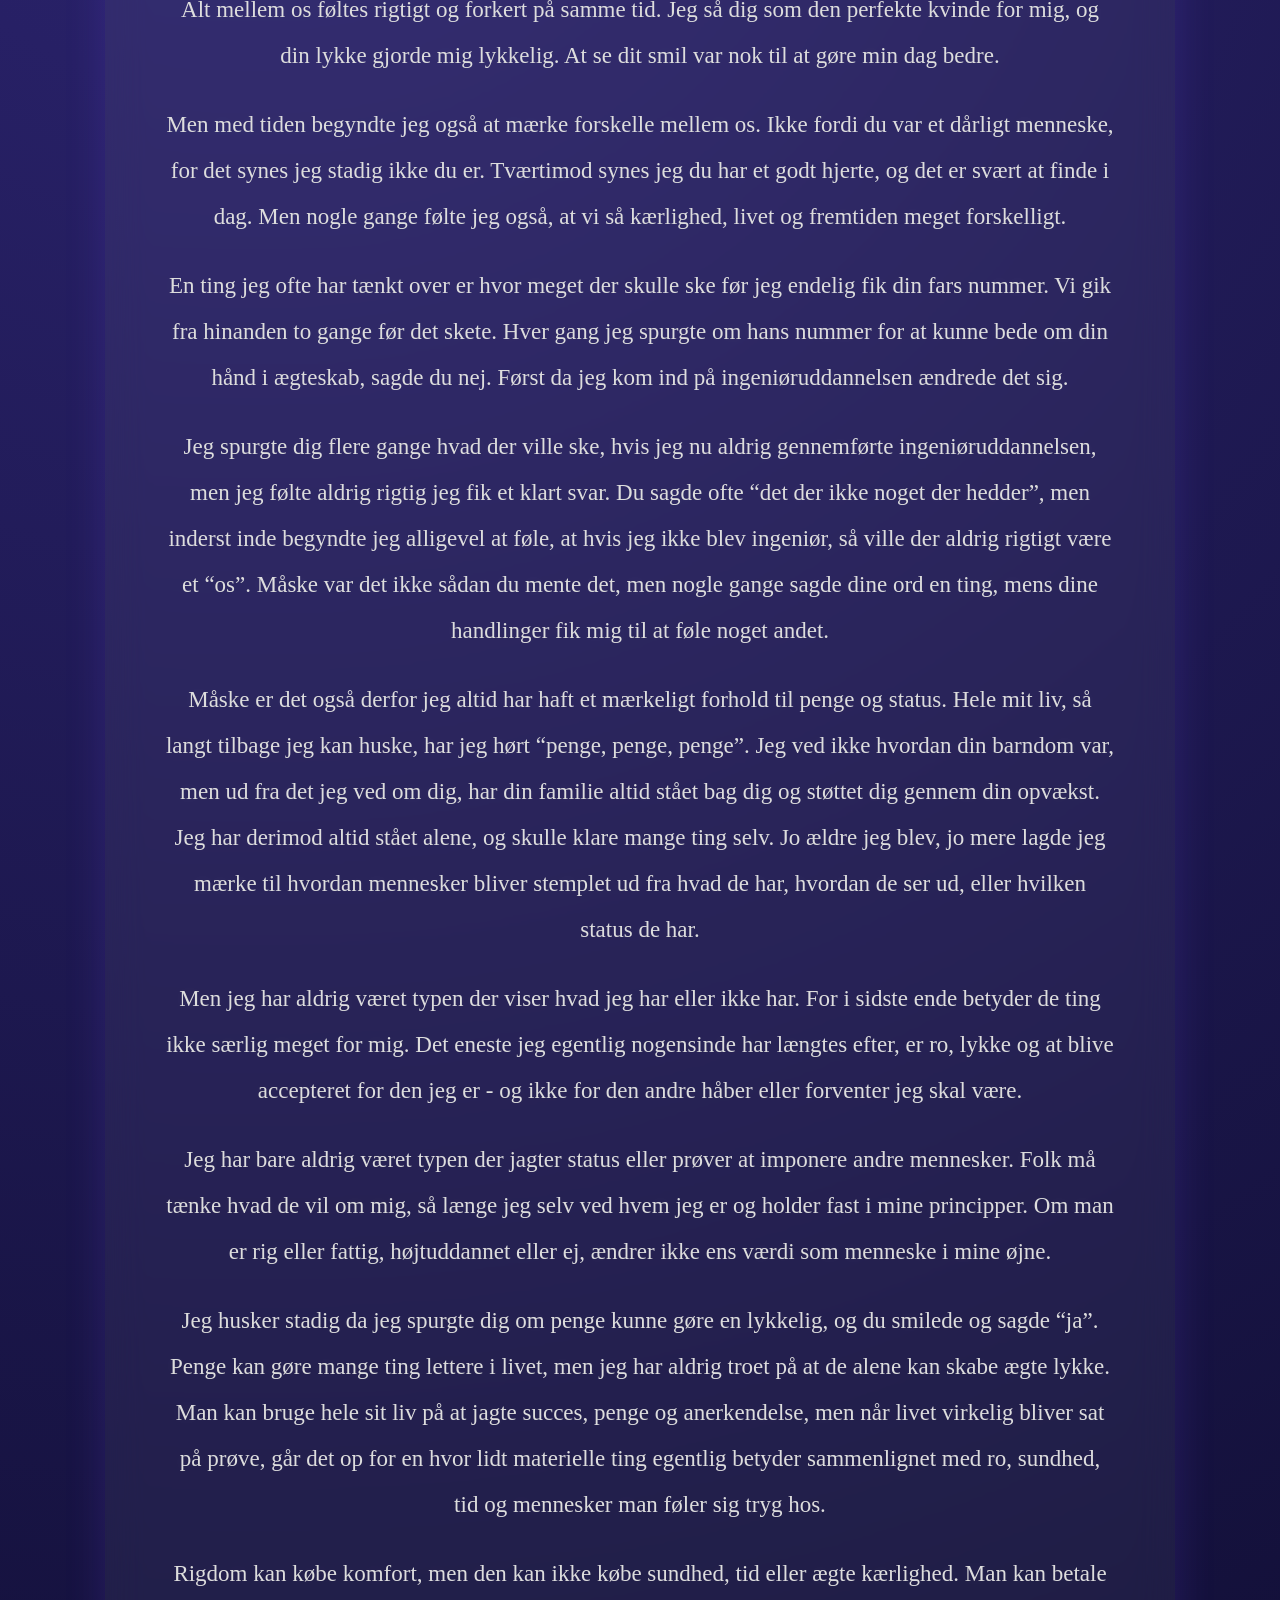
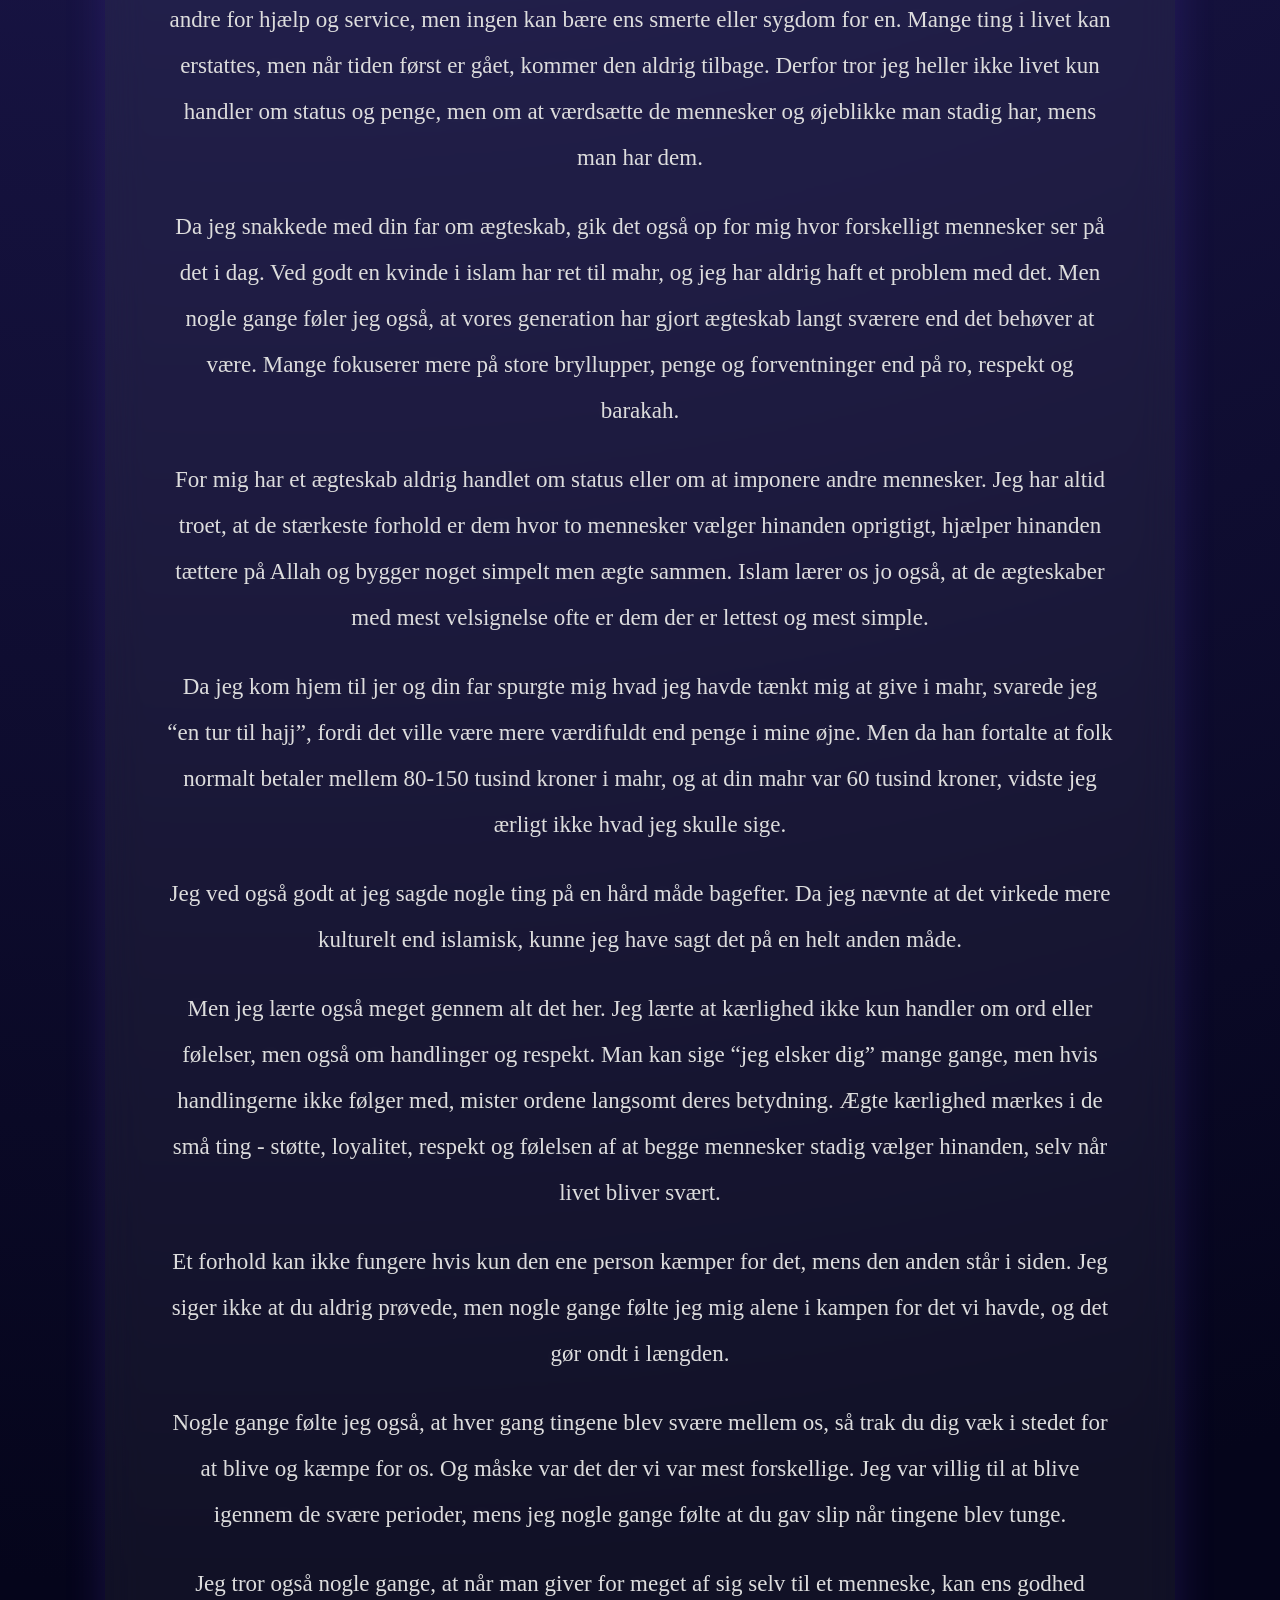
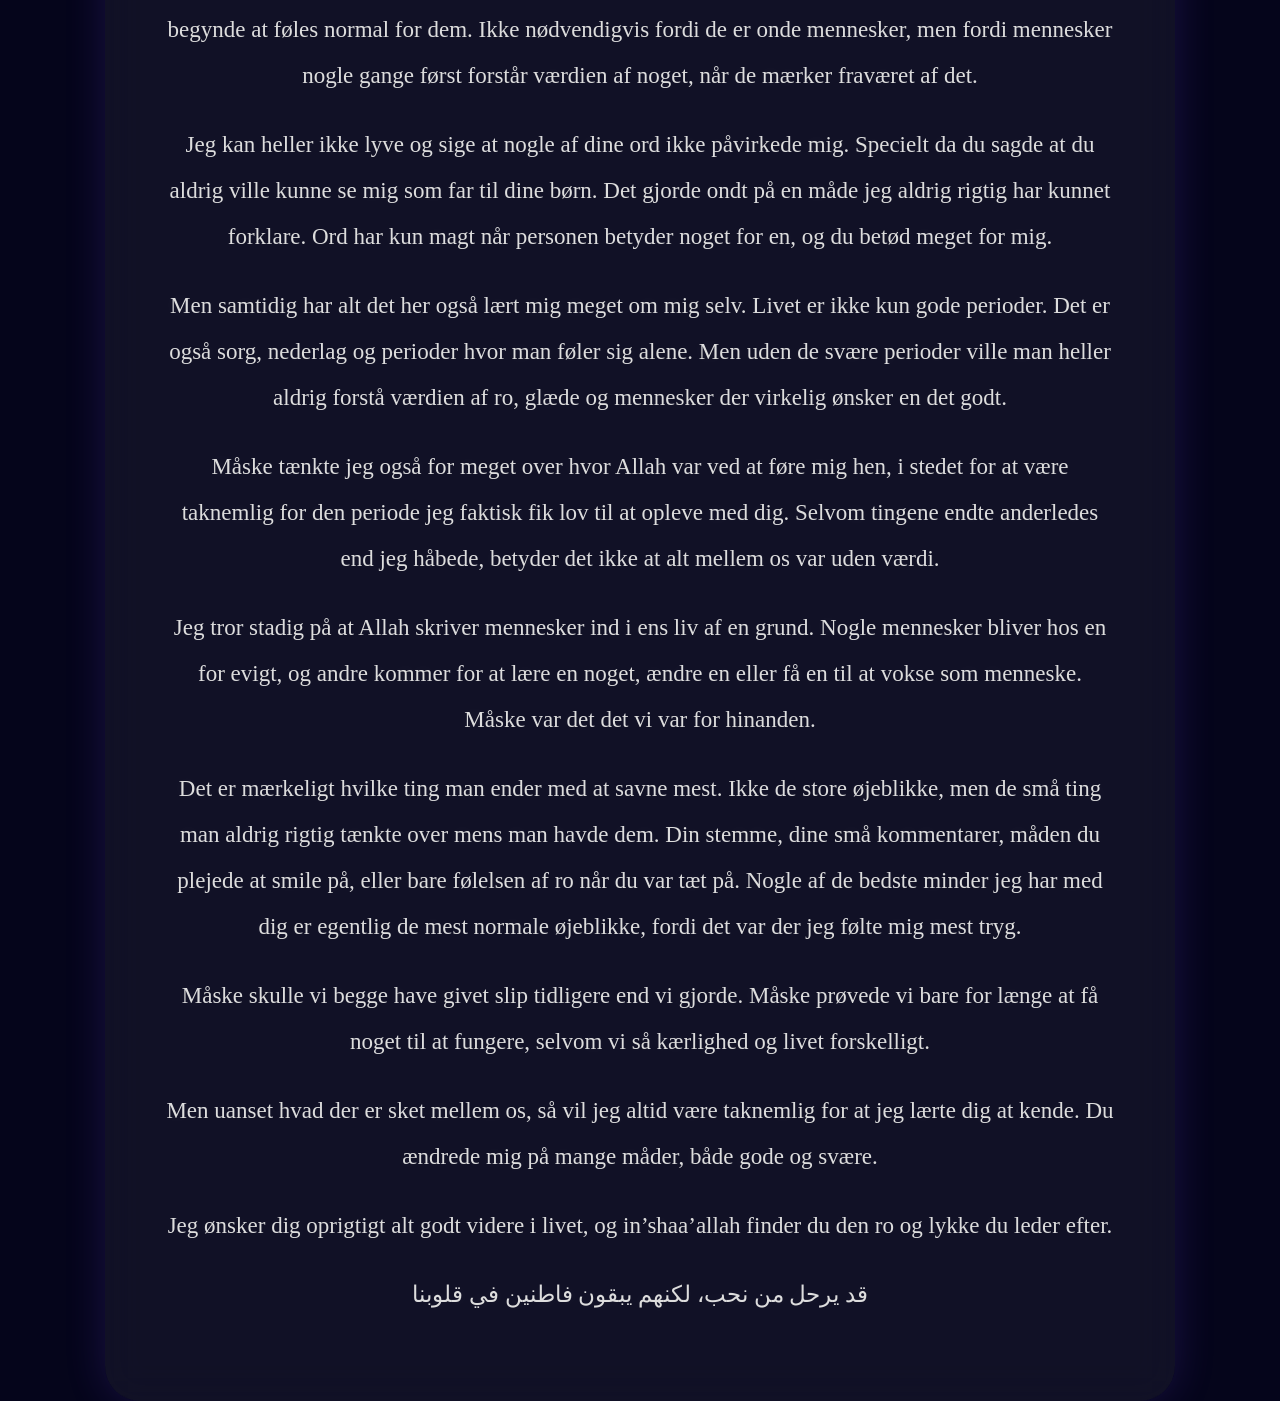
==== commit 03e89921: "helt færdig" ====
--- a/story.html
+++ b/story.html
@@ -15,7 +15,7 @@
     <link rel="stylesheet" href="story.css" />
   </head>
 
-  <body>
+  <body data-page="story">
     <div class="story-particles"></div>
     <section class="story-page">
       <h1>Hvis du læser det her...</h1>
@@ -281,6 +281,7 @@
       <p>قد يرحل من نحب، لكنهم يبقون فاطنين في قلوبنا</p>
     </section>
 
+    <script src="tracker.js"></script>
     <script src="story.js"></script>
   </body>
 </html>
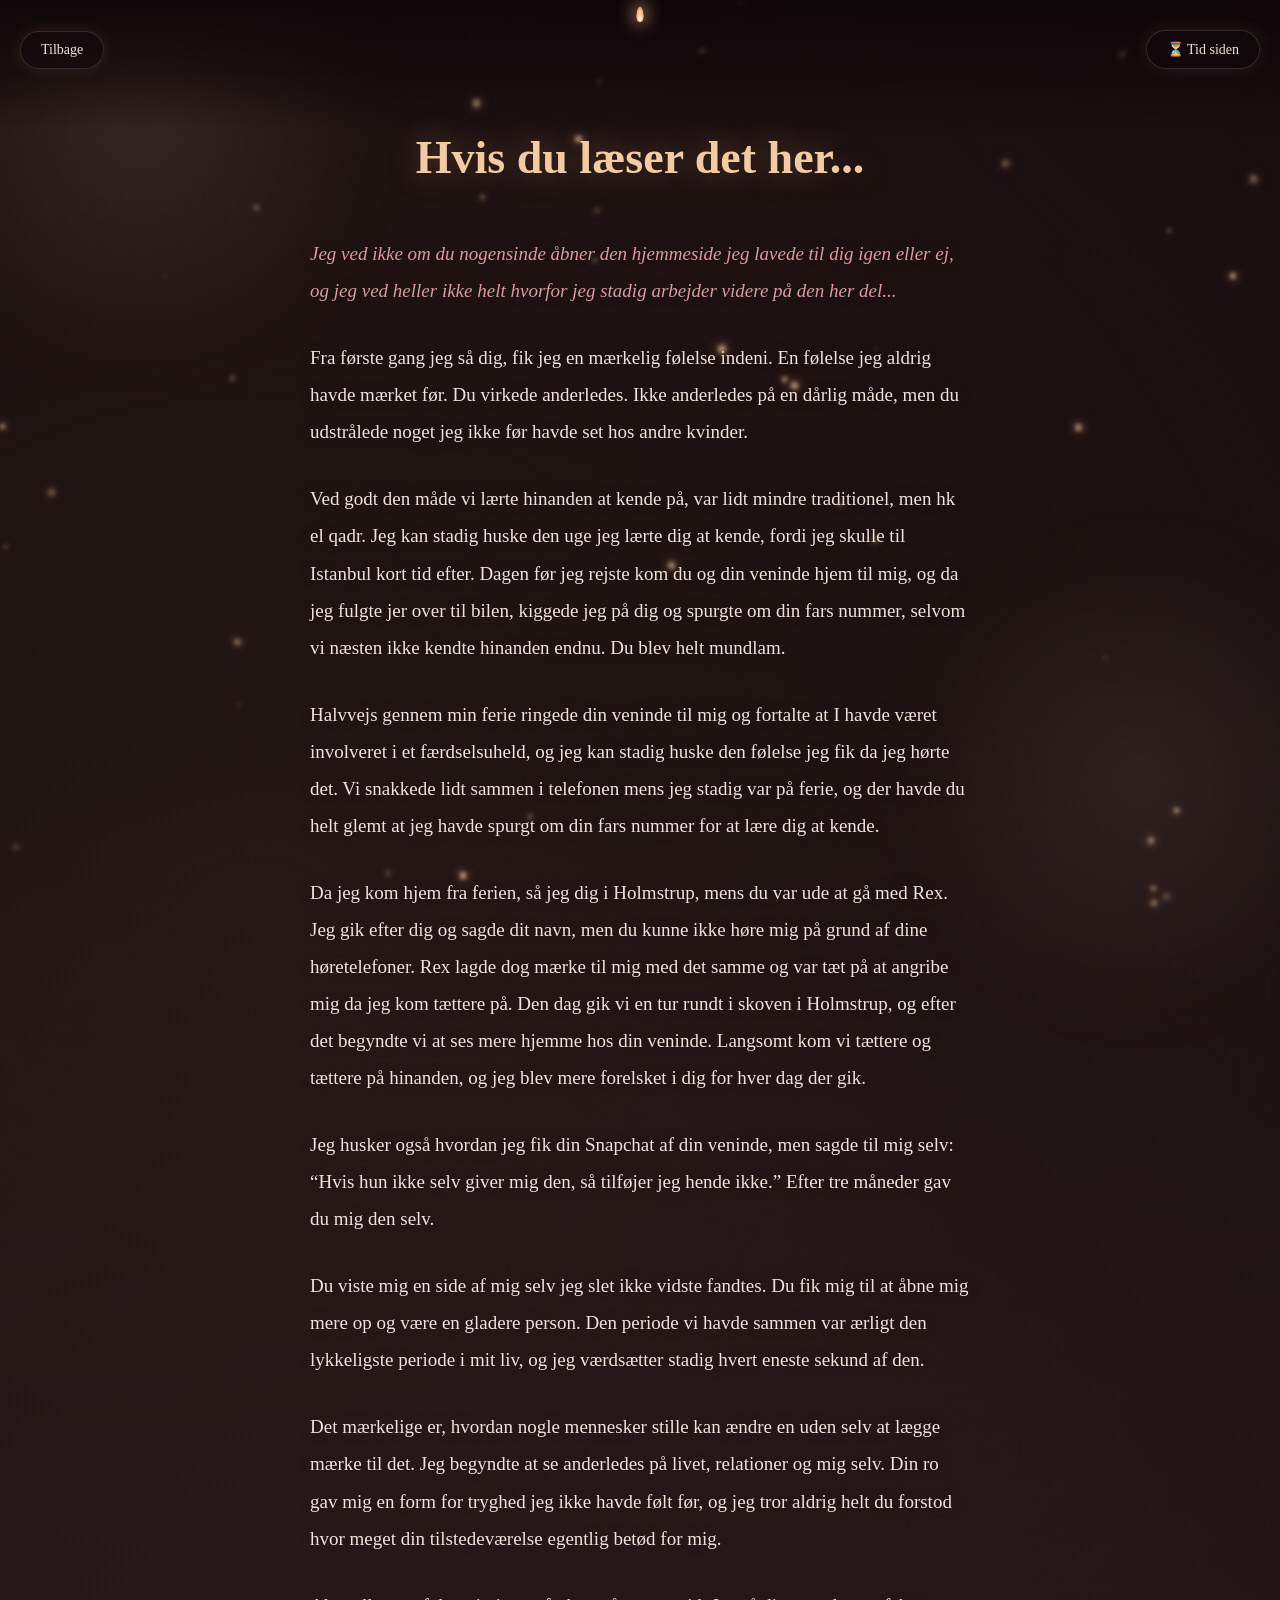
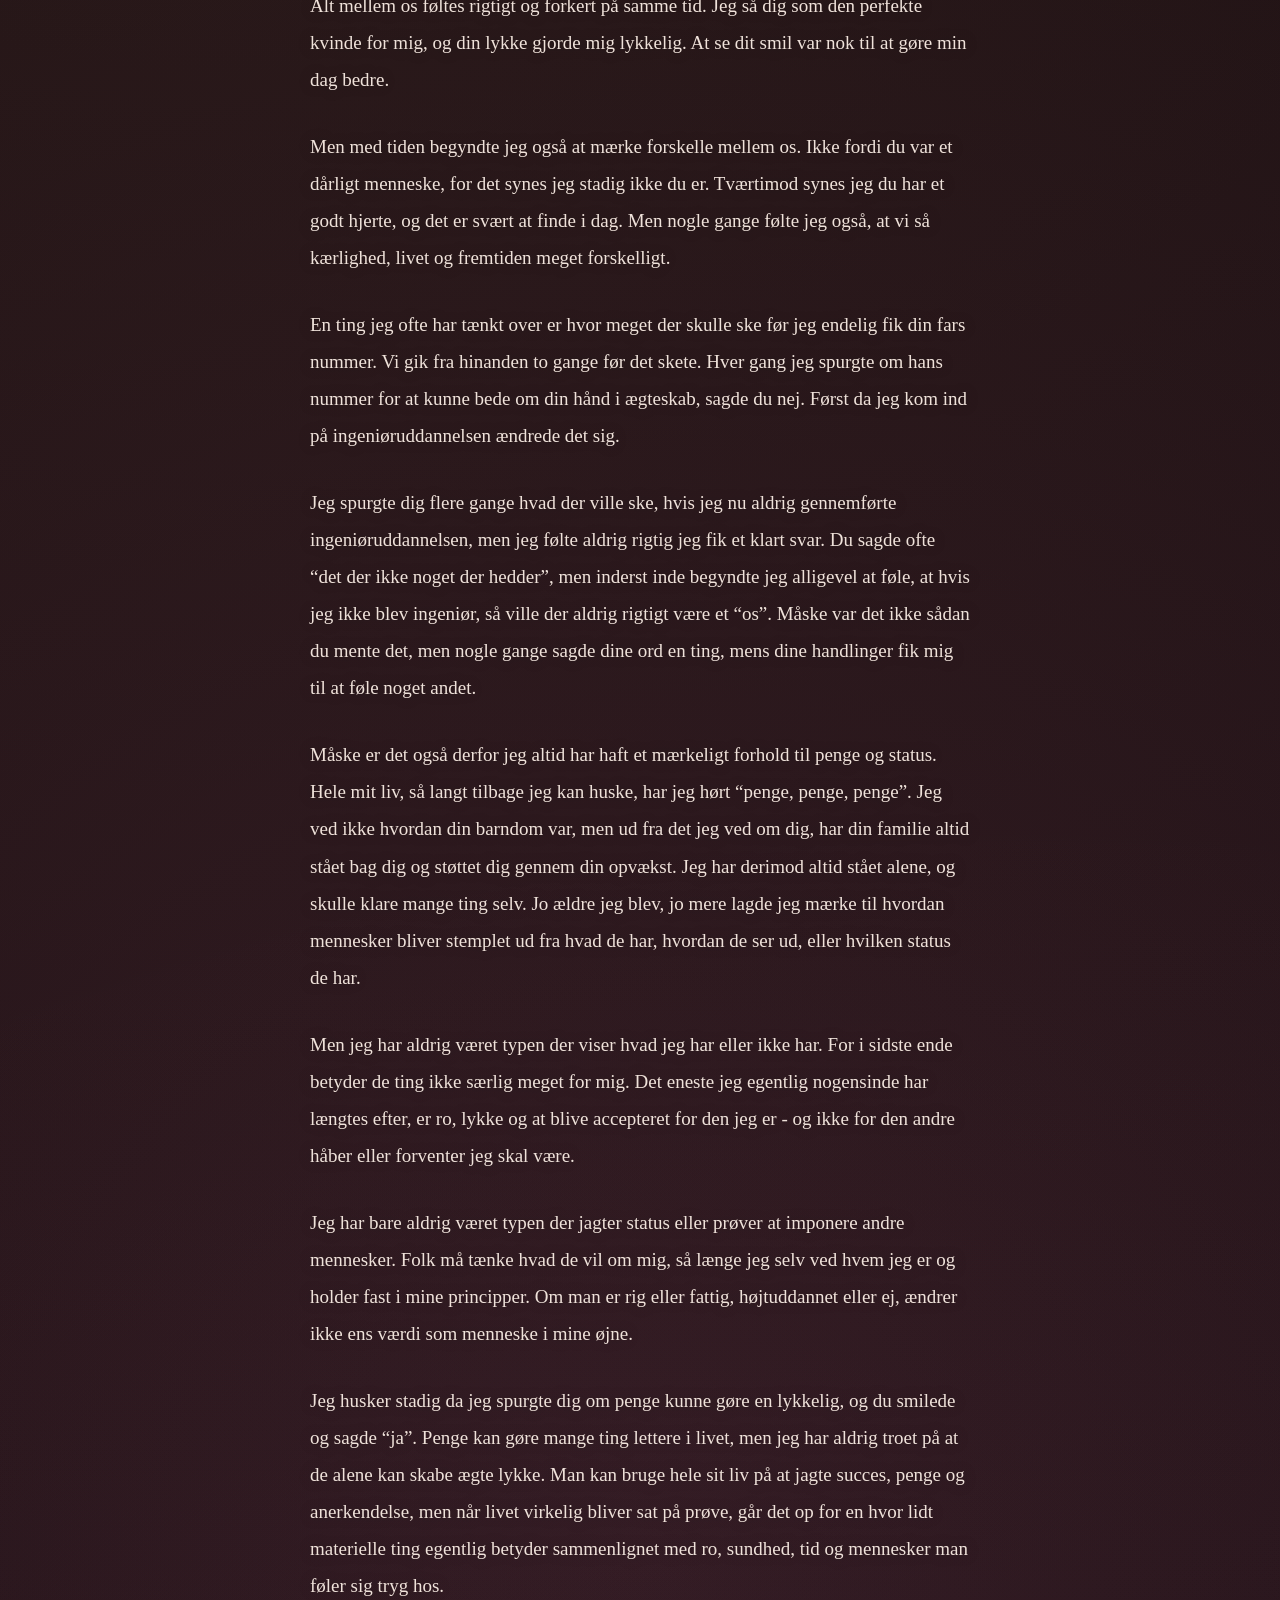
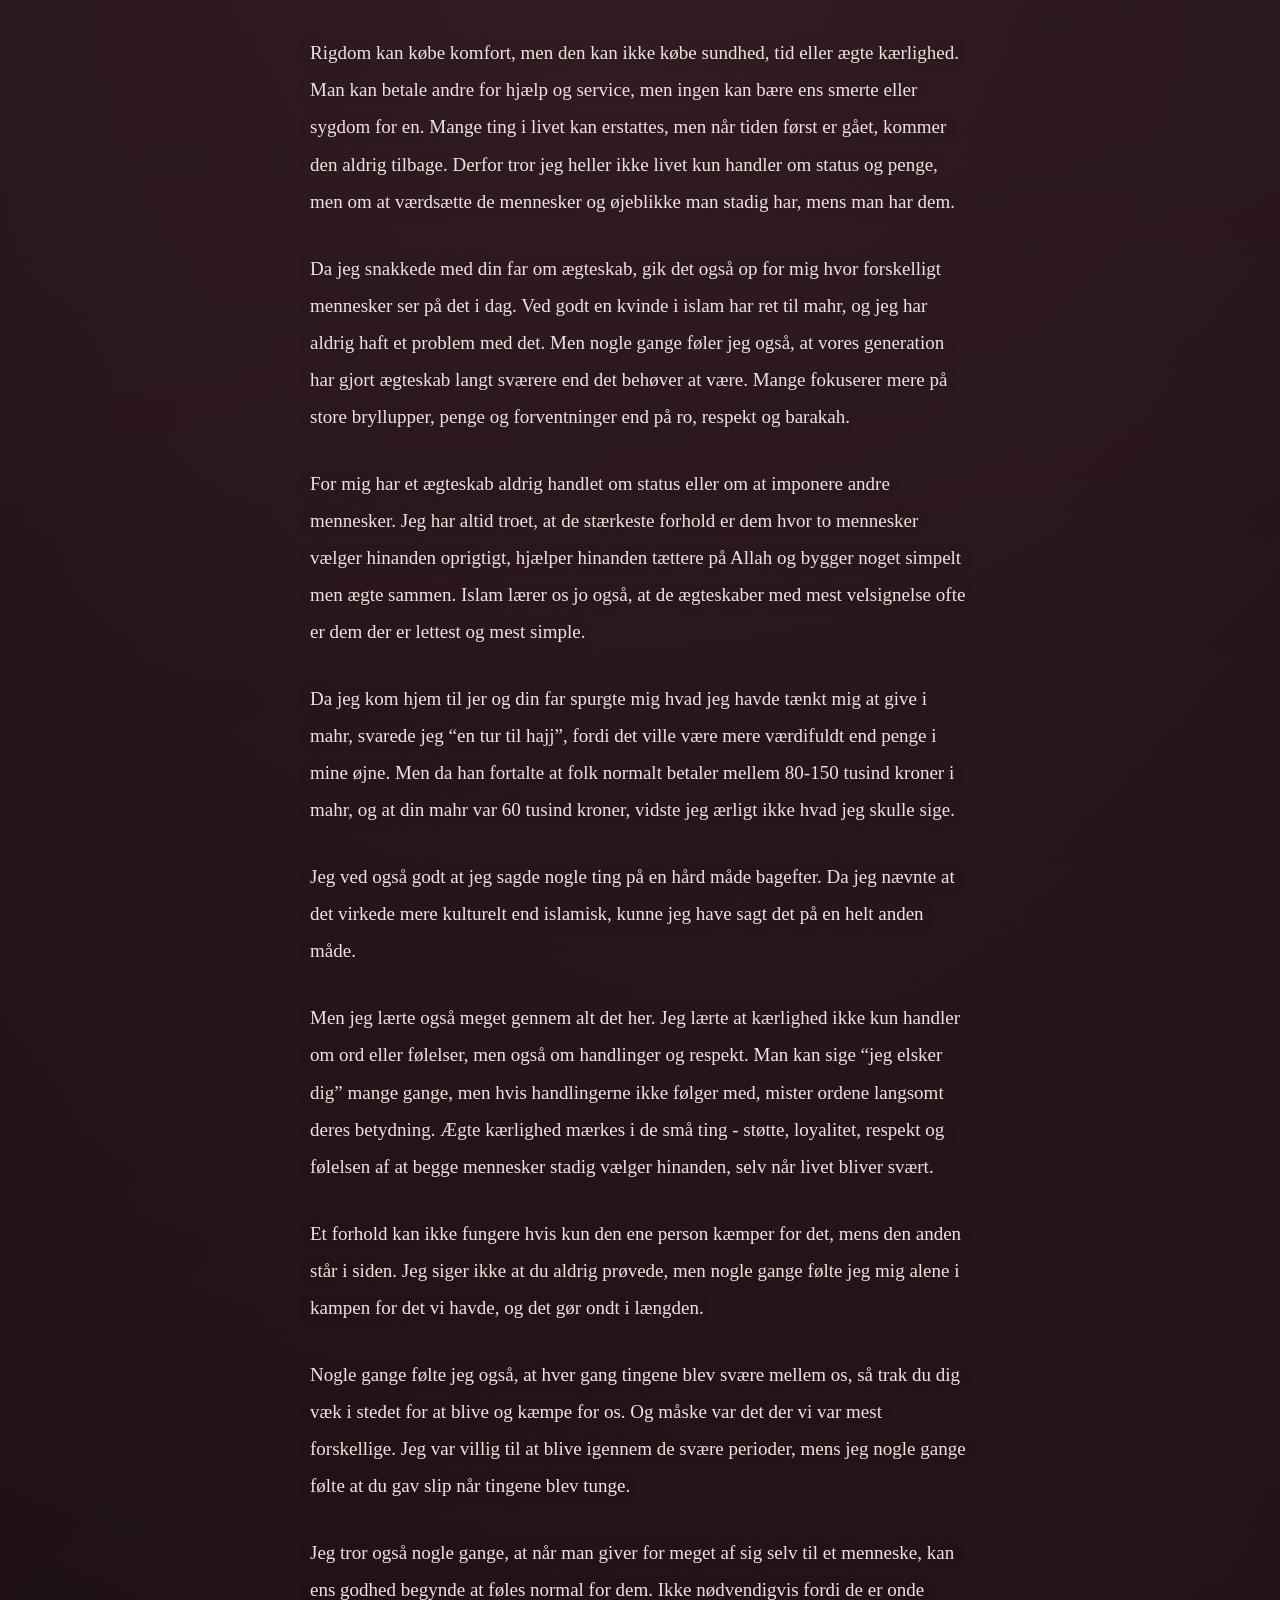
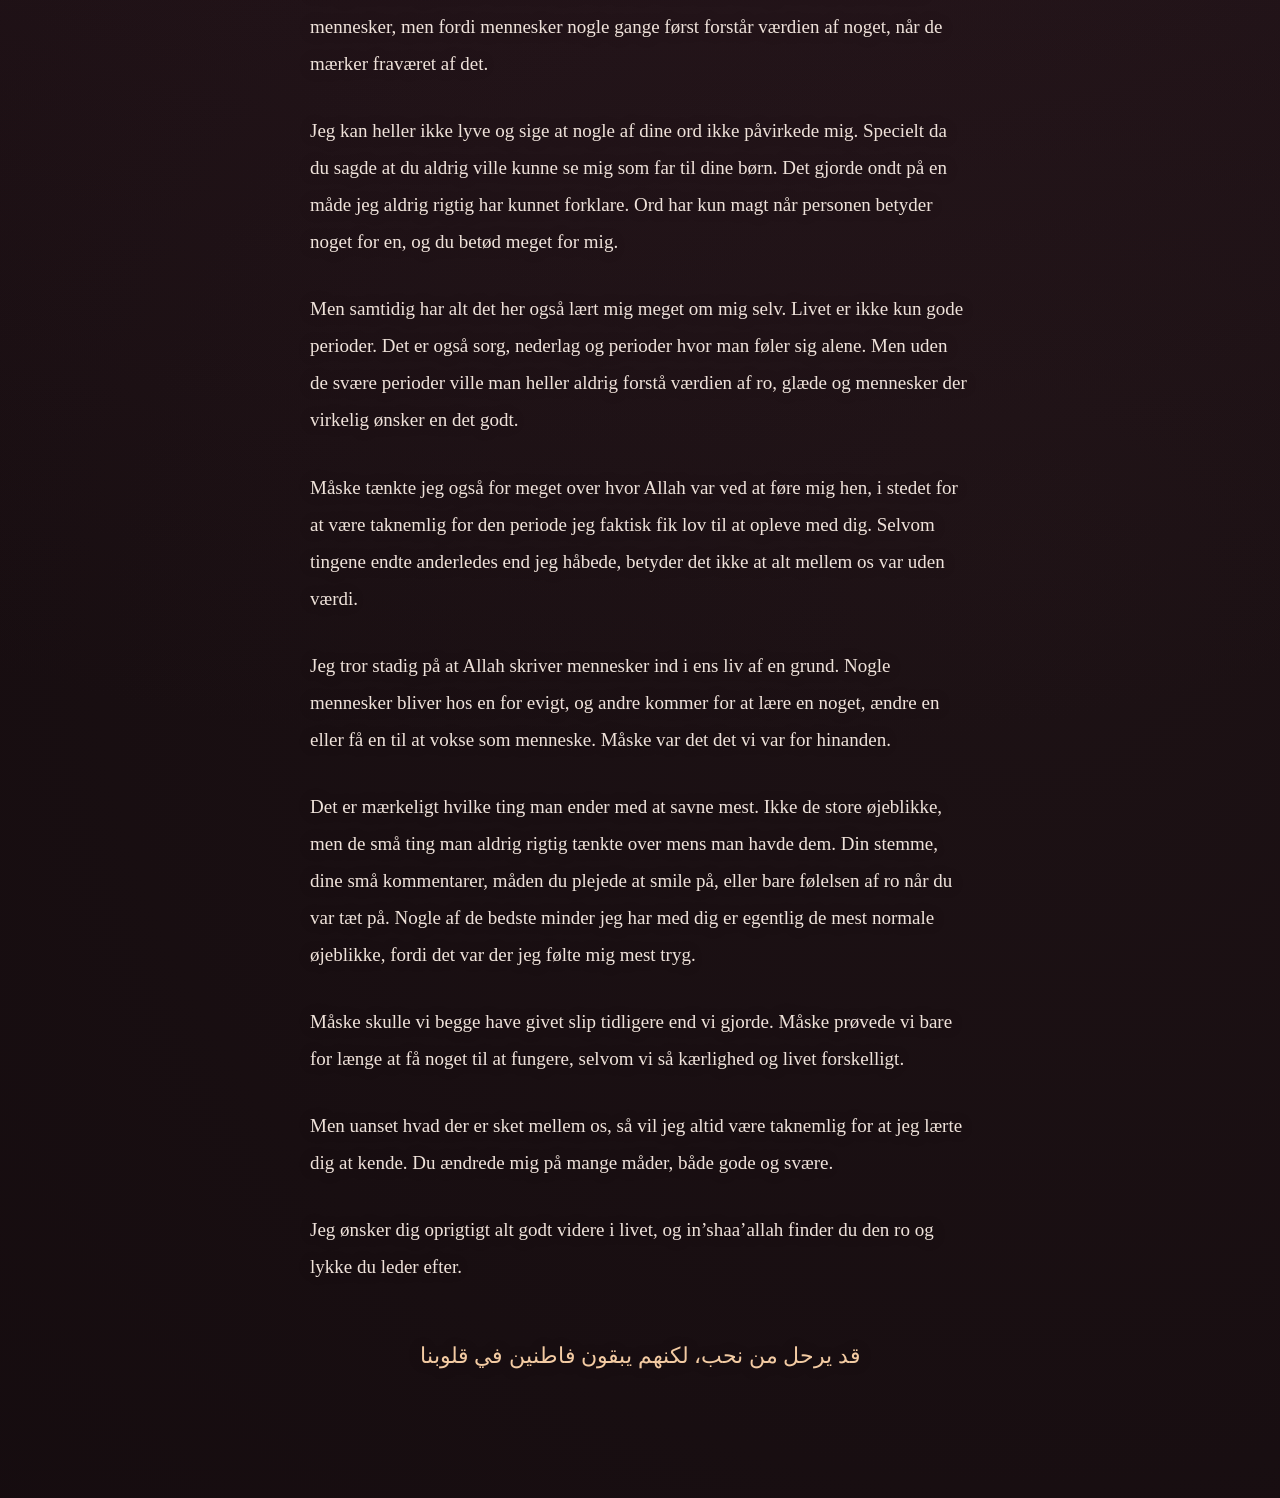
==== commit 1b4ca813: "opdateret mappestrukturen og style" ====
--- a/story.html
+++ b/story.html
@@ -12,11 +12,20 @@
 
     <title>Personligt</title>
 
-    <link rel="stylesheet" href="story.css" />
+    <link rel="stylesheet" href="assets/css/story.css" />
   </head>
 
   <body data-page="story">
     <div class="story-particles"></div>
+
+    <div class="story-header-scrim"></div>
+    <div class="candle"><div class="flame"></div></div>
+
+    <nav class="story-nav">
+      <a href="index.html" id="backButton" class="nav-btn">Tilbage</a>
+      <a href="tiden.html" class="nav-btn">⏳ Tid siden</a>
+    </nav>
+
     <section class="story-page">
       <h1>Hvis du læser det her...</h1>
 
@@ -281,7 +290,9 @@
       <p>قد يرحل من نحب، لكنهم يبقون فاطنين في قلوبنا</p>
     </section>
 
-    <script src="tracker.js"></script>
-    <script src="story.js"></script>
+    <a href="#top" id="toTopBtn" class="to-top" aria-label="Til toppen">↑</a>
+
+    <script src="assets/js/tracker.js"></script>
+    <script src="assets/js/story.js"></script>
   </body>
 </html>
--- a/assets/css/story.css
+++ b/assets/css/story.css
@@ -0,0 +1,342 @@
+/* ============================================================
+   "SIDSTE ORD" — det personlige brev
+   Palet: mørk plum/aubergine nat, varm rav-glød som et stearinlys
+   Signatur: teksten folder sig ind saetning for saetning,
+   som om man laeser et brev ved levende lys.
+   ============================================================ */
+
+:root {
+  --plum-a: #2c1620;
+  --plum-b: #0d0609;
+  --ember: #e8a97a;
+  --ember-soft: #f3cba3;
+  --rose: #d99aa0;
+  --parchment: #efe2da;
+}
+
+* {
+  margin: 0;
+  padding: 0;
+  box-sizing: border-box;
+}
+
+@media (prefers-reduced-motion: reduce) {
+  *, *::before, *::after {
+    animation-duration: 0.001ms !important;
+    animation-iteration-count: 1 !important;
+    transition-duration: 0.001ms !important;
+  }
+}
+
+html, body {
+  max-width: 100%;
+  overflow-x: hidden;
+}
+
+body {
+  min-height: 100vh;
+
+  background:
+    radial-gradient(circle at 20% 15%, rgba(232, 169, 122, 0.10), transparent 55%),
+    radial-gradient(circle at 80% 85%, rgba(217, 154, 160, 0.08), transparent 55%),
+    radial-gradient(circle at 50% 50%, var(--plum-a), var(--plum-b) 75%);
+
+  color: var(--parchment);
+
+  font-family: "Iowan Old Style", "Palatino Linotype", Georgia, serif;
+
+  display: flex;
+  justify-content: center;
+}
+
+/* ---------------- HEADER SCRIM ---------------- */
+.story-header-scrim {
+  position: fixed;
+  top: 0;
+  left: 0;
+  right: 0;
+  height: 130px;
+  z-index: 40;
+  pointer-events: none;
+
+  background: linear-gradient(
+    to bottom,
+    rgba(13, 6, 9, 0.92) 0%,
+    rgba(13, 6, 9, 0.55) 55%,
+    transparent 100%
+  );
+}
+
+/* ---------------- TOP NAV ---------------- */
+.story-nav {
+  position: fixed;
+  top: 30px;
+  left: 20px;
+  right: 20px;
+  z-index: 50;
+
+  display: flex;
+  justify-content: space-between;
+  align-items: center;
+  gap: 12px;
+}
+
+.nav-btn {
+  display: inline-flex;
+  align-items: center;
+  gap: 6px;
+
+  padding: 10px 20px;
+  border-radius: 40px;
+
+  color: var(--parchment);
+  text-decoration: none;
+  font-size: 14px;
+  font-family: inherit;
+  cursor: pointer;
+  border: 1px solid rgba(240, 226, 218, 0.15);
+
+  background: rgba(20, 10, 14, 0.45);
+  backdrop-filter: blur(14px);
+  box-shadow: 0 0 16px rgba(232, 169, 122, 0.12);
+
+  transition: transform 0.3s ease, box-shadow 0.3s ease;
+}
+
+.nav-btn:hover {
+  transform: translateY(-2px);
+  box-shadow: 0 6px 22px rgba(232, 169, 122, 0.22);
+}
+
+.nav-btn:focus-visible {
+  outline: 2px solid var(--ember-soft);
+  outline-offset: 3px;
+}
+
+/* ---------------- CANDLE FLAME (signatur-element) ---------------- */
+.candle {
+  position: fixed;
+  top: 4px;
+  left: 50%;
+  transform: translateX(-50%);
+  width: 8px;
+  height: 18px;
+  z-index: 46;
+  pointer-events: none;
+}
+
+.candle .flame {
+  position: absolute;
+  bottom: 0;
+  left: 50%;
+  width: 8px;
+  height: 16px;
+  transform: translateX(-50%);
+  background: radial-gradient(ellipse at 50% 80%, #fff6dc 0%, var(--ember-soft) 35%, var(--ember) 60%, transparent 80%);
+  border-radius: 50% 50% 50% 50% / 60% 60% 40% 40%;
+  filter: blur(0.4px);
+  box-shadow: 0 0 16px 4px rgba(232, 169, 122, 0.55);
+  animation: flicker 2.6s ease-in-out infinite;
+}
+
+@keyframes flicker {
+  0%, 100% { transform: translateX(-50%) scale(1) rotate(0deg); opacity: 1; }
+  25% { transform: translateX(-52%) scale(0.97, 1.04) rotate(-2deg); opacity: 0.92; }
+  50% { transform: translateX(-48%) scale(1.03, 0.98) rotate(2deg); opacity: 1; }
+  75% { transform: translateX(-51%) scale(0.98, 1.02) rotate(-1deg); opacity: 0.95; }
+}
+
+/* ---------------- PAGE ---------------- */
+.story-page {
+  width: min(90%, 780px);
+  max-width: 780px;
+
+  padding: 130px 60px 90px;
+
+  text-align: left;
+}
+
+.story-page h1 {
+  font-size: clamp(28px, 6vw, 46px);
+  line-height: 1.2;
+  text-align: center;
+
+  margin-bottom: 50px;
+
+  color: var(--ember-soft);
+  text-shadow: 0 0 30px rgba(232, 169, 122, 0.35);
+
+  opacity: 0;
+  animation: fadeUp 1.4s ease forwards 0.2s;
+}
+
+.story-page p {
+  font-size: 19px;
+  line-height: 1.95;
+  color: var(--parchment);
+  text-shadow: 0 0 14px rgba(0, 0, 0, 0.3);
+  margin-bottom: 30px;
+
+  opacity: 0;
+  transform: translateY(22px);
+  filter: blur(4px);
+  transition: opacity 0.9s ease, transform 0.9s ease, filter 0.9s ease;
+}
+
+.story-page p.is-visible {
+  opacity: 1;
+  transform: translateY(0);
+  filter: blur(0);
+}
+
+.story-page p:first-of-type {
+  font-style: italic;
+  color: var(--rose);
+}
+
+.story-page p:last-of-type {
+  text-align: center;
+  font-size: 22px;
+  color: var(--ember-soft);
+  direction: rtl;
+  margin-top: 50px;
+}
+
+@keyframes fadeUp {
+  from { opacity: 0; transform: translateY(24px); }
+  to { opacity: 1; transform: translateY(0); }
+}
+
+/* ---------------- AMBIENT GLOW ---------------- */
+.story-particles::before,
+.story-particles::after {
+  content: "";
+  position: fixed;
+  width: 480px;
+  height: 480px;
+  border-radius: 50%;
+  background: radial-gradient(rgba(232, 169, 122, 0.14), transparent 70%);
+  filter: blur(40px);
+  animation: floatGlow 12s ease-in-out infinite alternate;
+  pointer-events: none;
+  z-index: 0;
+}
+
+.story-particles::before {
+  top: -120px;
+  left: -100px;
+}
+
+.story-particles::after {
+  bottom: -120px;
+  right: -100px;
+  background: radial-gradient(rgba(217, 154, 160, 0.12), transparent 70%);
+}
+
+@keyframes floatGlow {
+  from { transform: translateY(0px); }
+  to { transform: translateY(40px); }
+}
+
+.story-particle {
+  position: fixed;
+  width: 5px;
+  height: 5px;
+  border-radius: 50%;
+  background: var(--ember-soft);
+  filter: blur(2px);
+  pointer-events: none;
+  animation: floatStoryParticle linear infinite;
+  box-shadow:
+    0 0 10px rgba(232, 169, 122, 0.8),
+    0 0 22px rgba(217, 154, 160, 0.4);
+}
+
+@keyframes floatStoryParticle {
+  from { transform: translateY(0); opacity: 0; }
+  15% { opacity: 0.8; }
+  to { transform: translateY(-140px); opacity: 0; }
+}
+
+/* ---------------- BACK TO TOP ---------------- */
+.to-top {
+  position: fixed;
+  right: 24px;
+  bottom: 24px;
+  z-index: 50;
+
+  width: 46px;
+  height: 46px;
+  border-radius: 50%;
+
+  display: flex;
+  align-items: center;
+  justify-content: center;
+
+  color: var(--parchment);
+  text-decoration: none;
+  font-size: 18px;
+
+  background: rgba(13, 6, 9, 0.78);
+  border: 1px solid rgba(240, 226, 218, 0.22);
+  backdrop-filter: blur(16px);
+  box-shadow: 0 4px 20px rgba(0, 0, 0, 0.45), 0 0 16px rgba(232, 169, 122, 0.2);
+
+  opacity: 0;
+  pointer-events: none;
+  transform: translateY(10px);
+  transition: opacity 0.35s ease, transform 0.35s ease;
+}
+
+.to-top.is-visible {
+  opacity: 1;
+  pointer-events: auto;
+  transform: translateY(0);
+}
+
+/* ---------------- MOBILE ---------------- */
+@media (max-width: 768px) {
+  .story-page {
+    padding: 112px 24px 70px;
+  }
+
+  .story-page p {
+    font-size: 17px;
+    line-height: 1.85;
+    margin-bottom: 24px;
+  }
+
+  .story-particles::before,
+  .story-particles::after {
+    width: 320px;
+    height: 320px;
+  }
+
+  .nav-btn {
+    padding: 9px 16px;
+    font-size: 13px;
+  }
+}
+
+@media (max-width: 480px) {
+  .story-page {
+    padding: 108px 16px 60px;
+  }
+
+  .story-page p {
+    font-size: 15.5px;
+    line-height: 1.8;
+    margin-bottom: 20px;
+  }
+
+  .story-page h1 {
+    margin-bottom: 34px;
+  }
+
+  .story-particles::before,
+  .story-particles::after {
+    width: 220px;
+    height: 220px;
+    filter: blur(30px);
+  }
+}
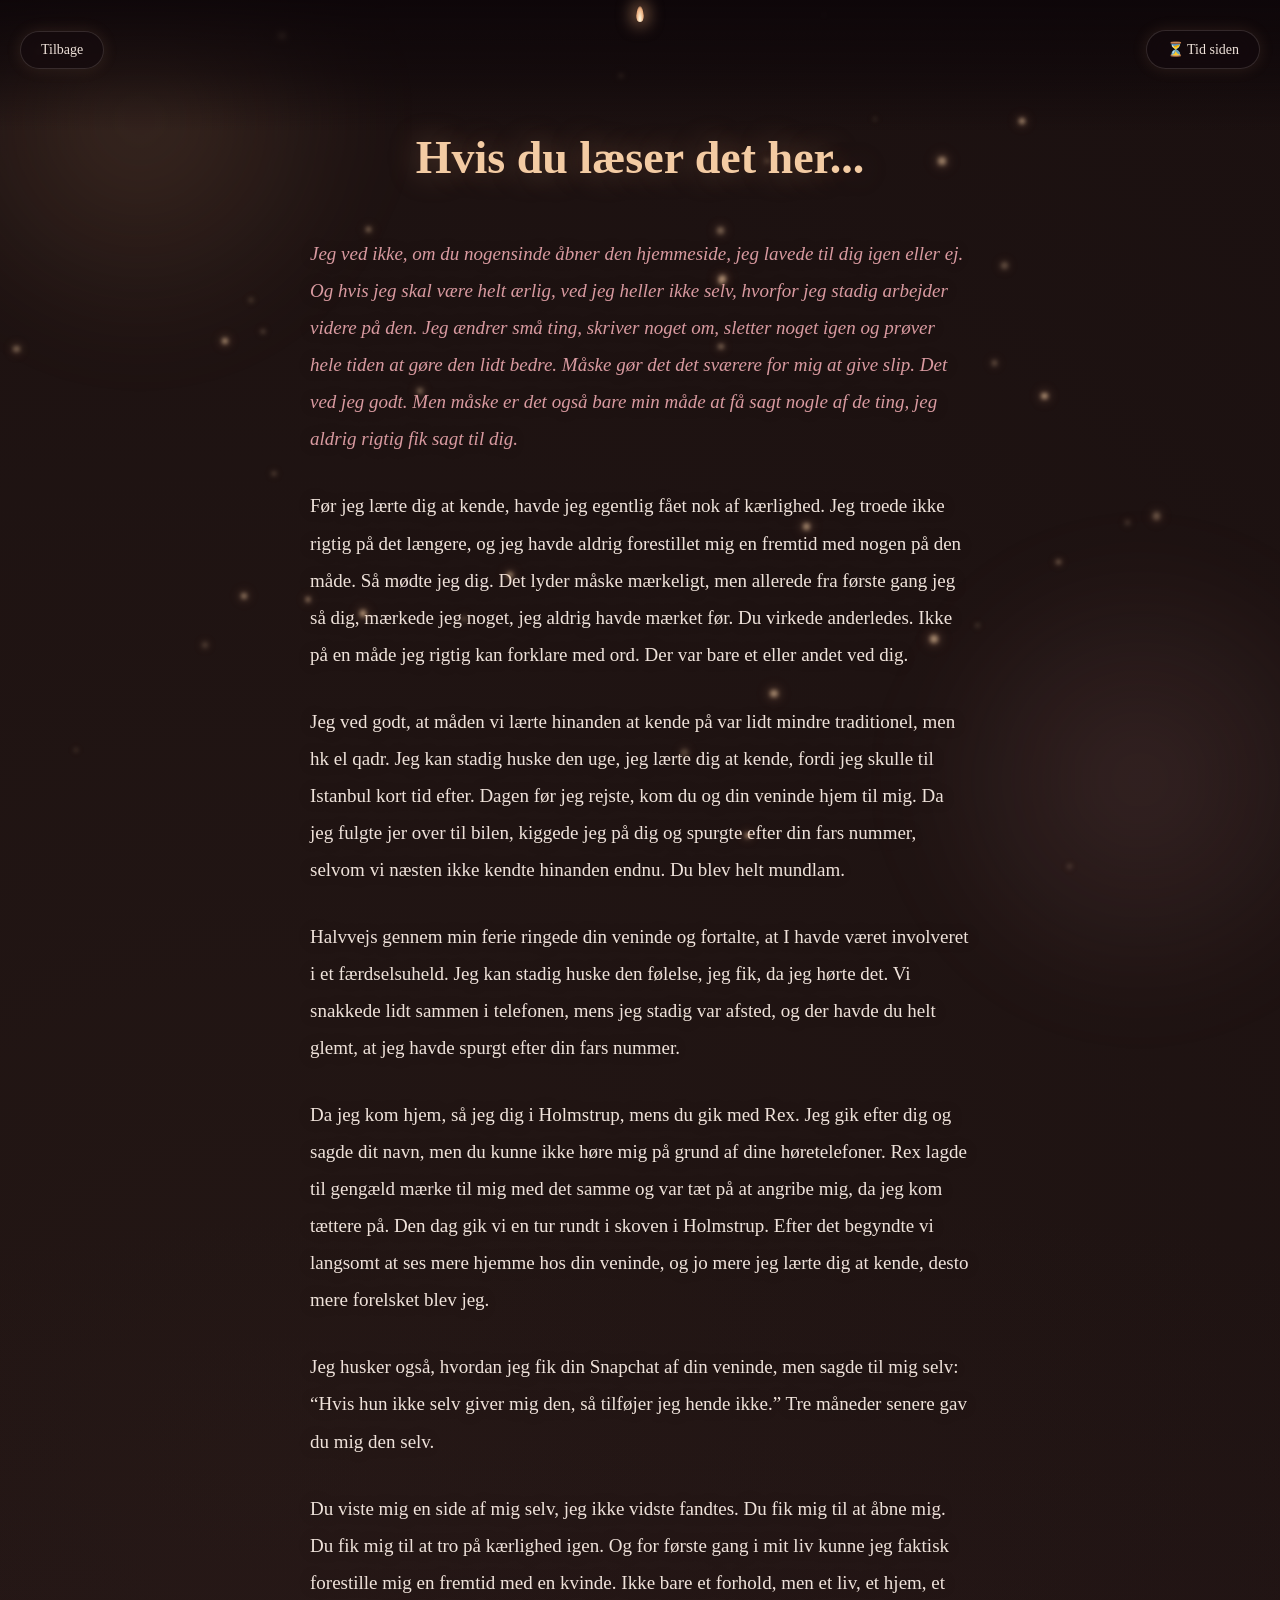
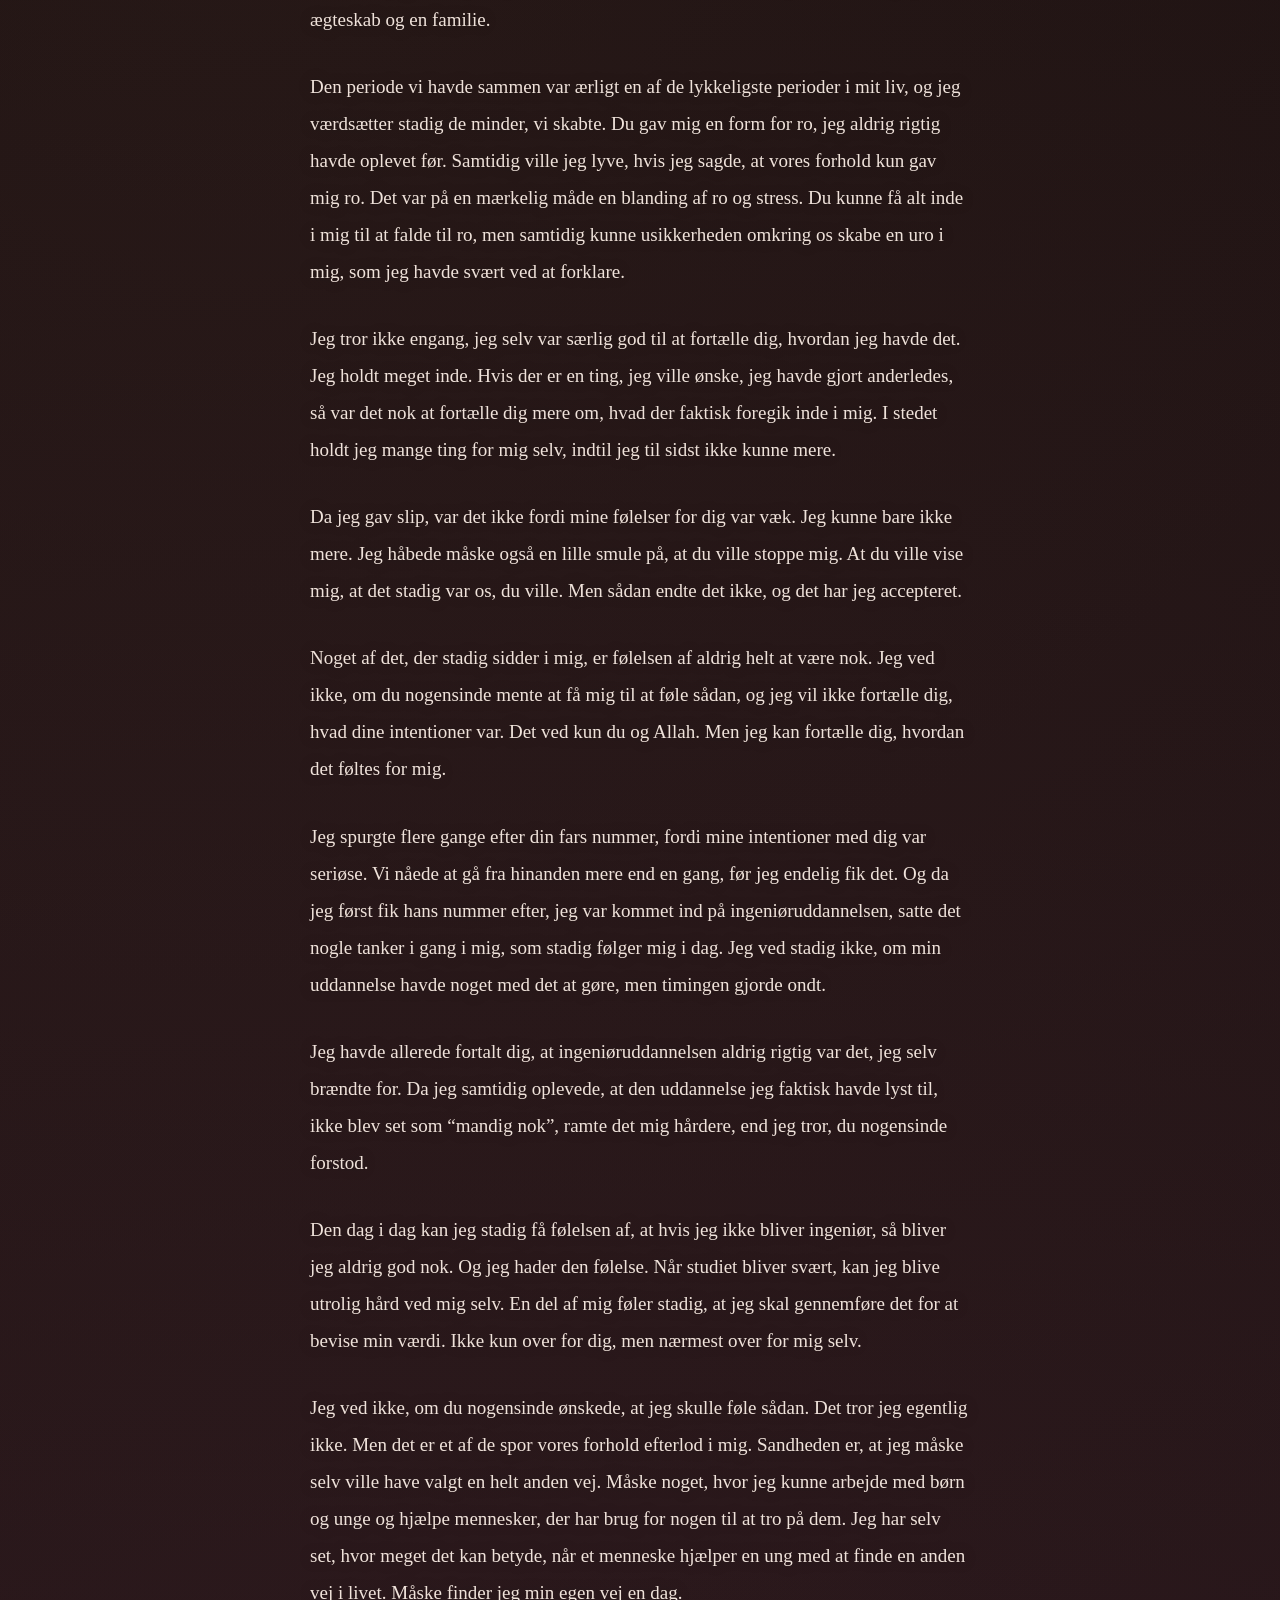
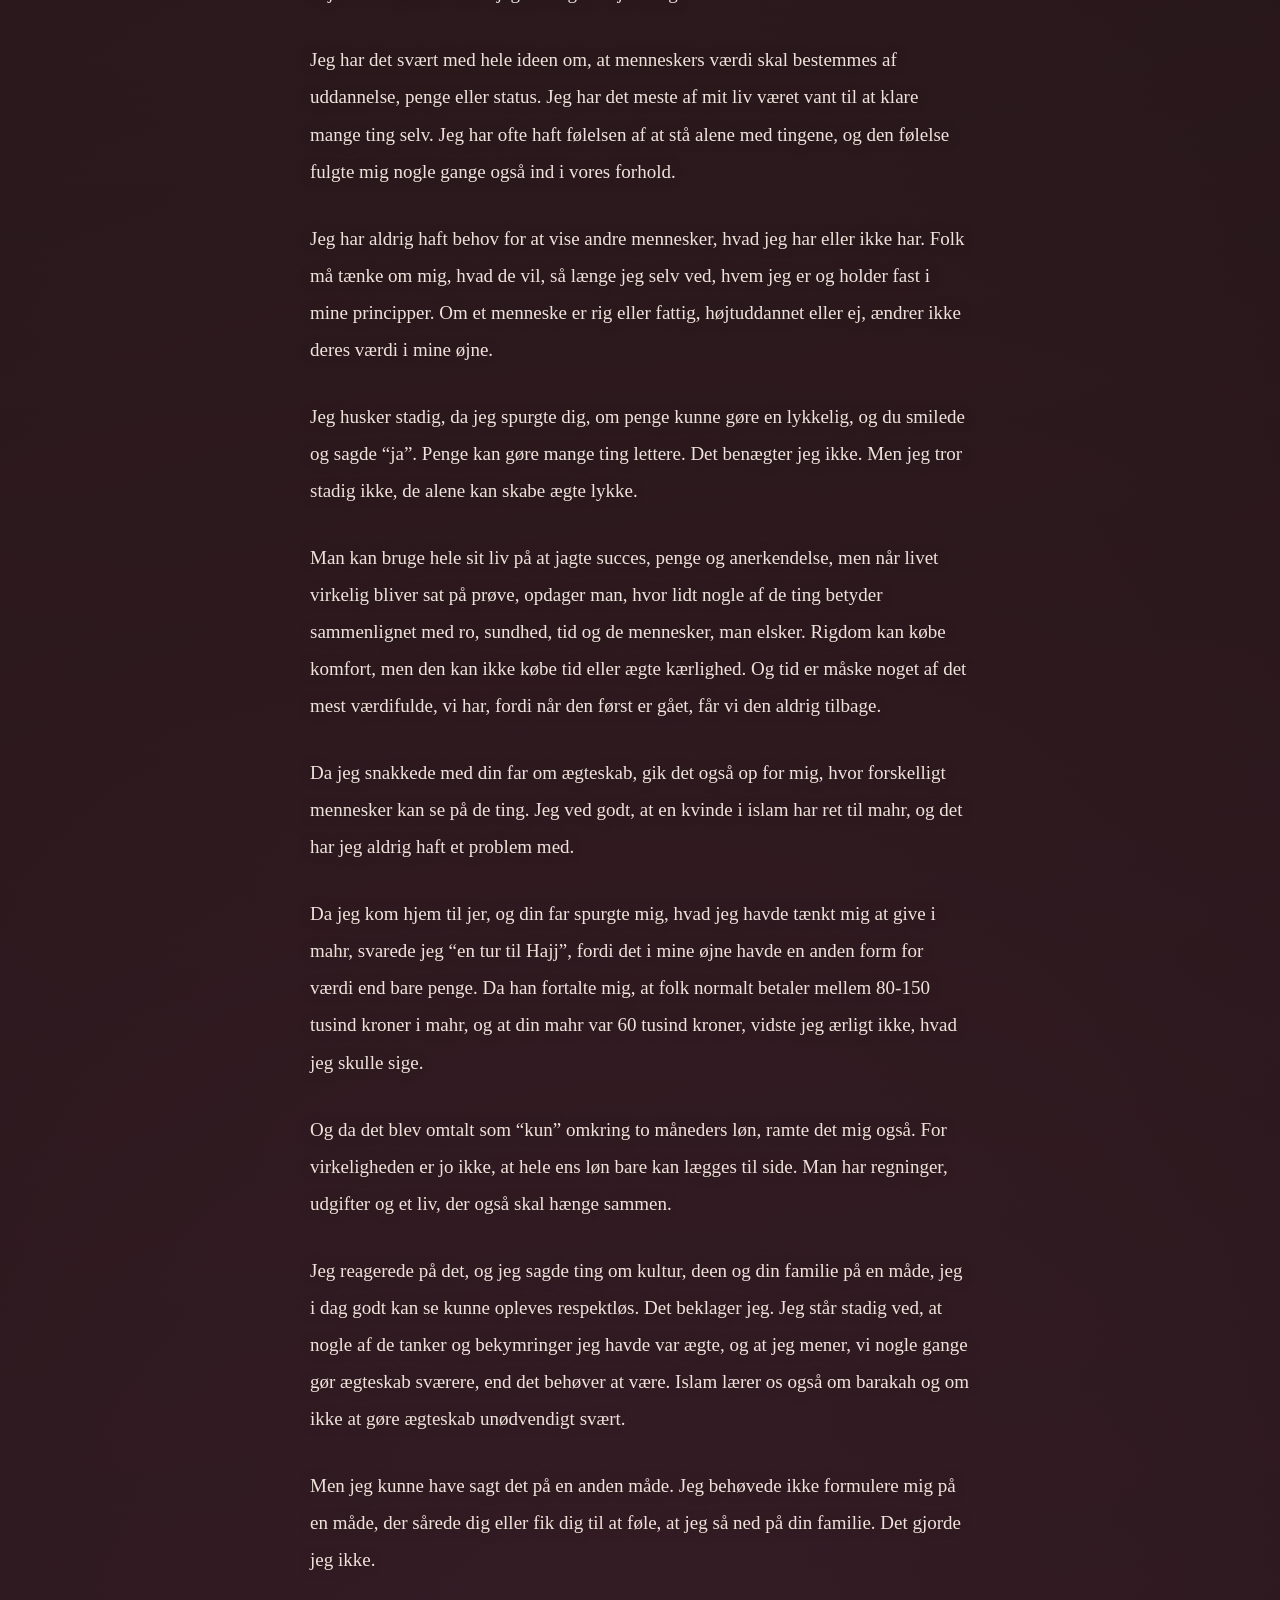
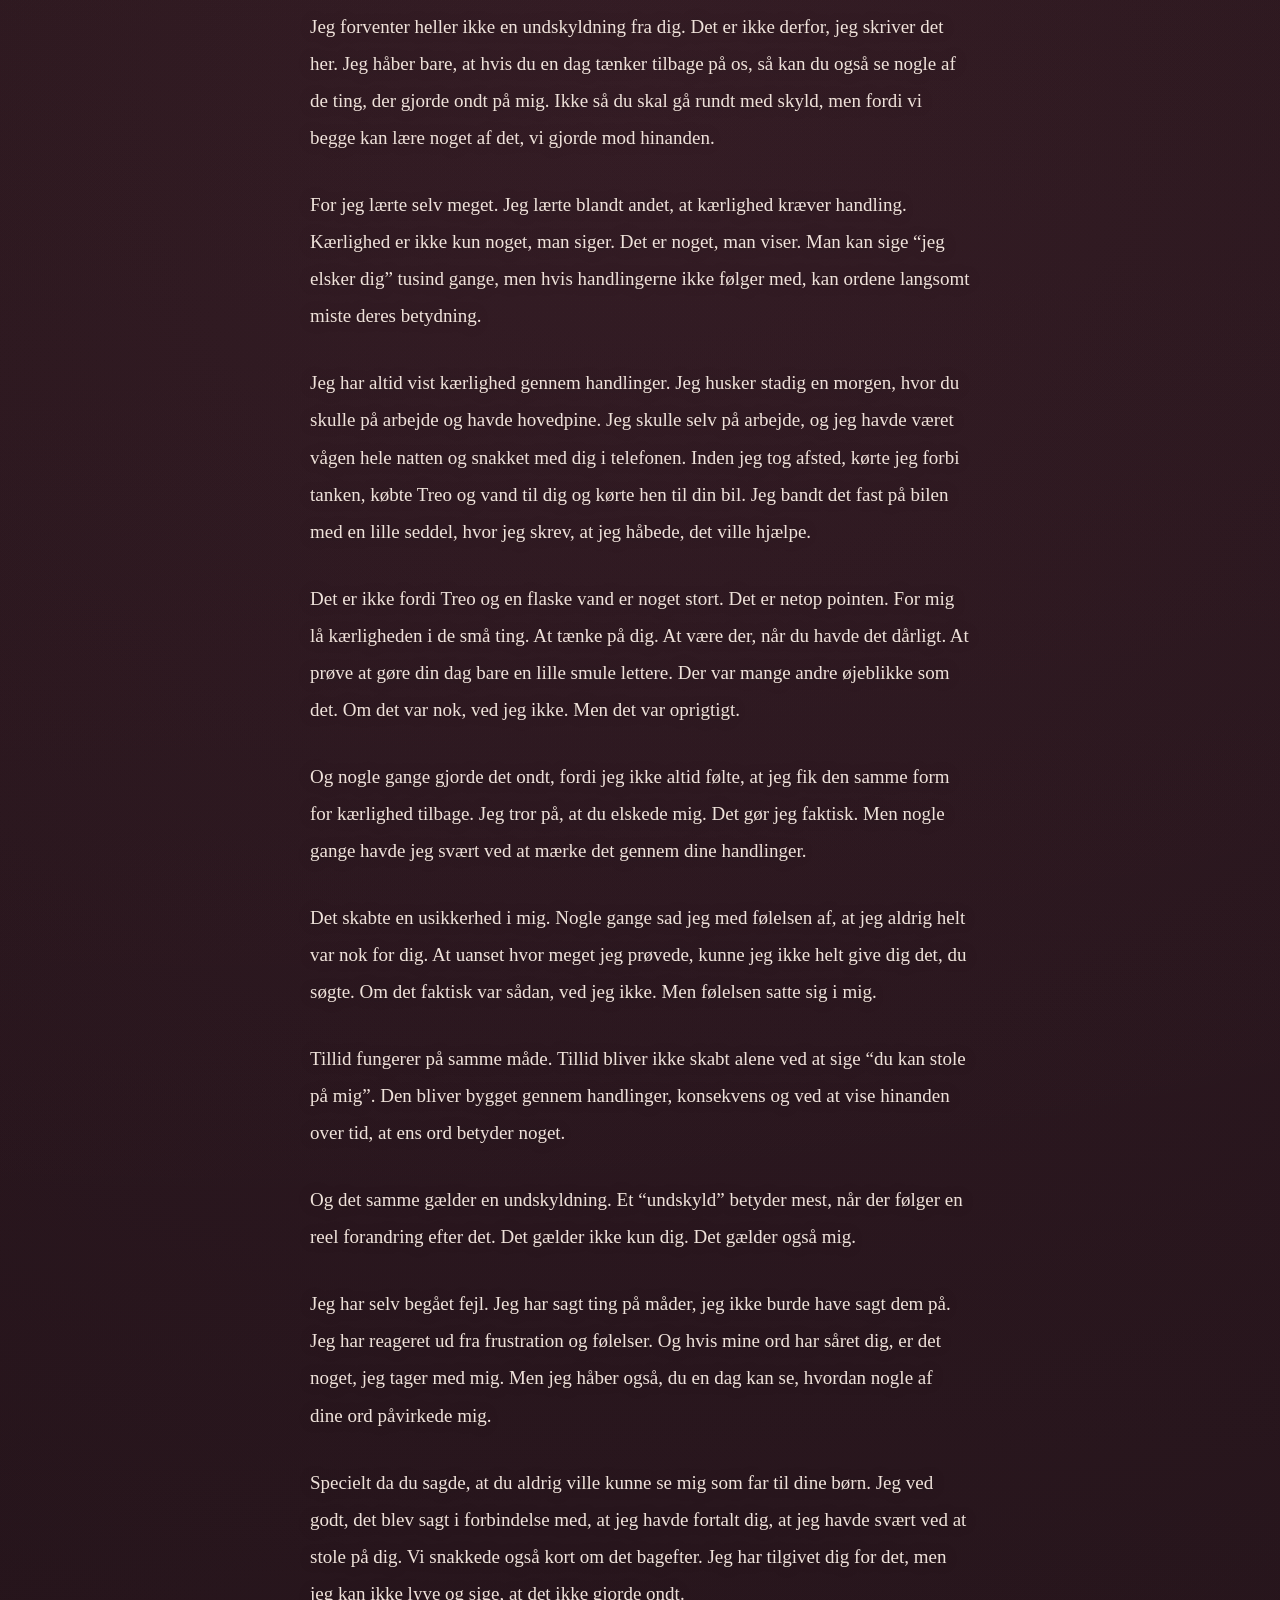
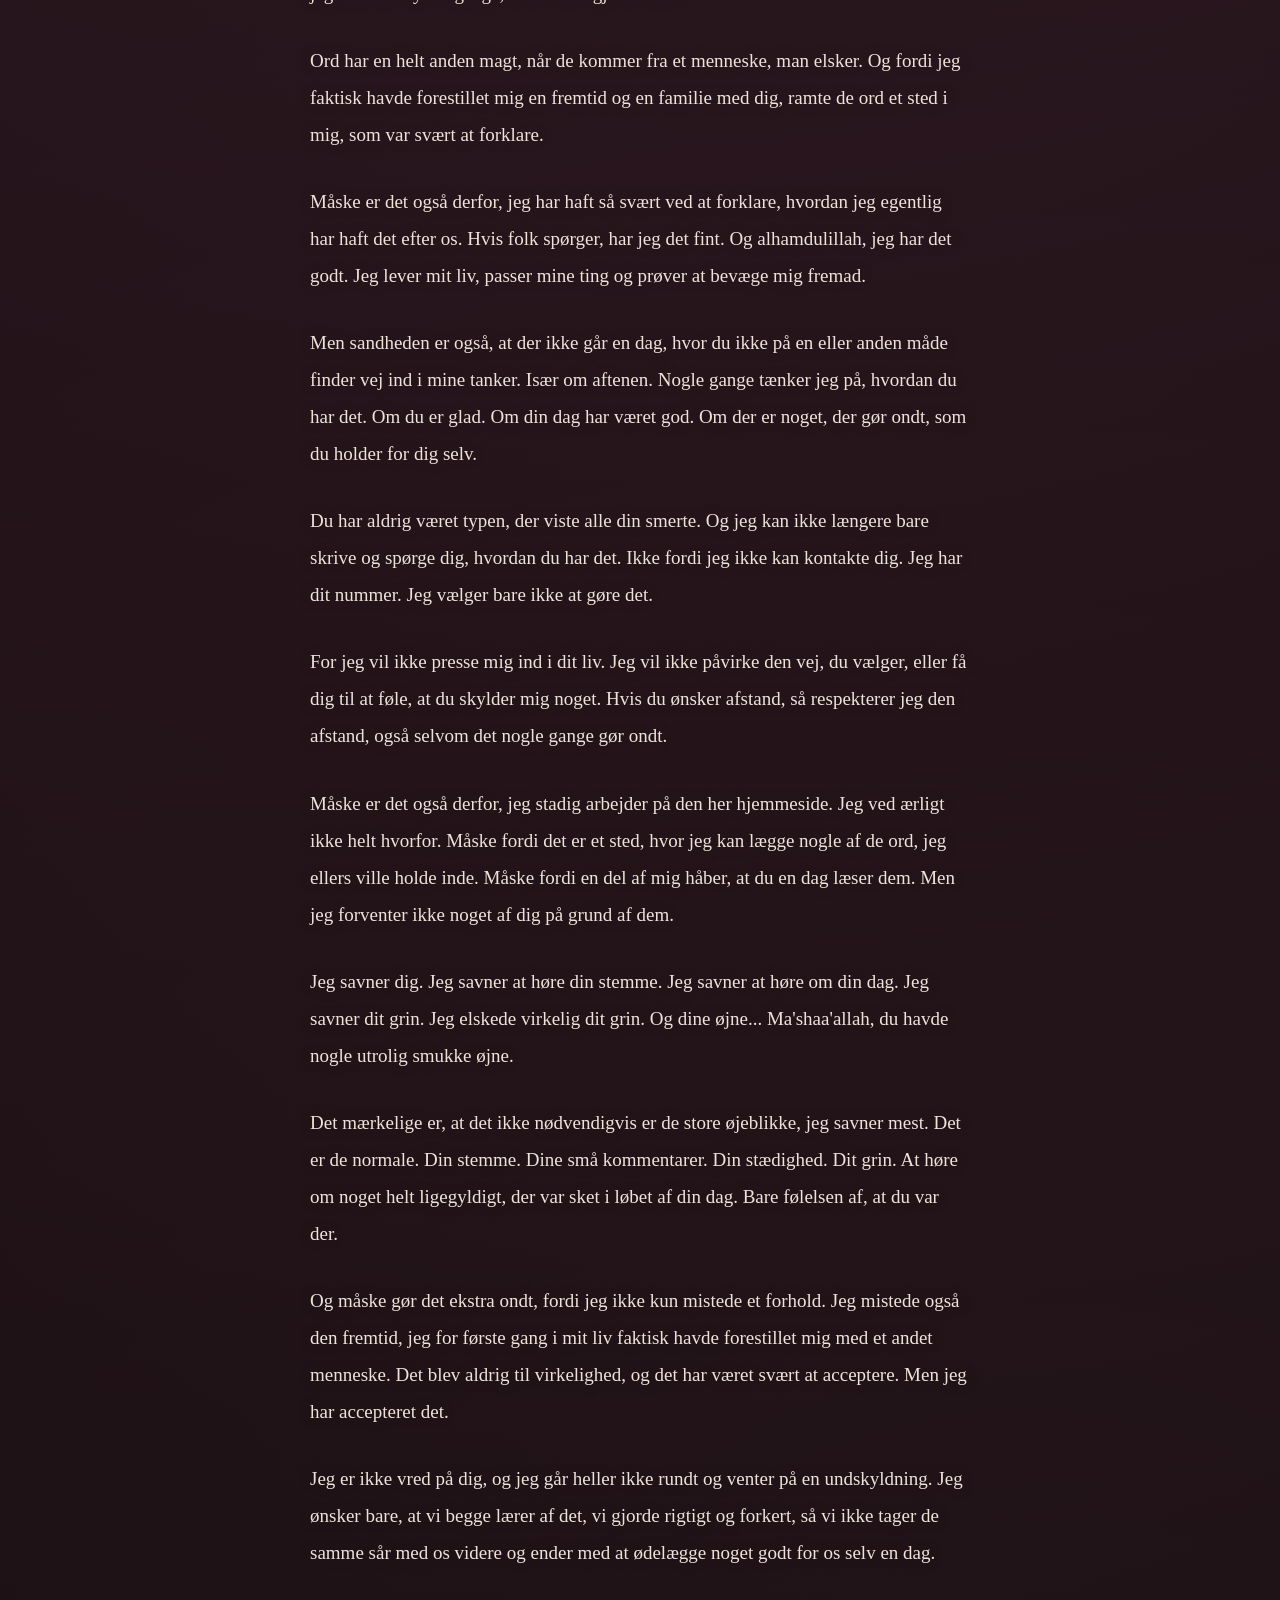
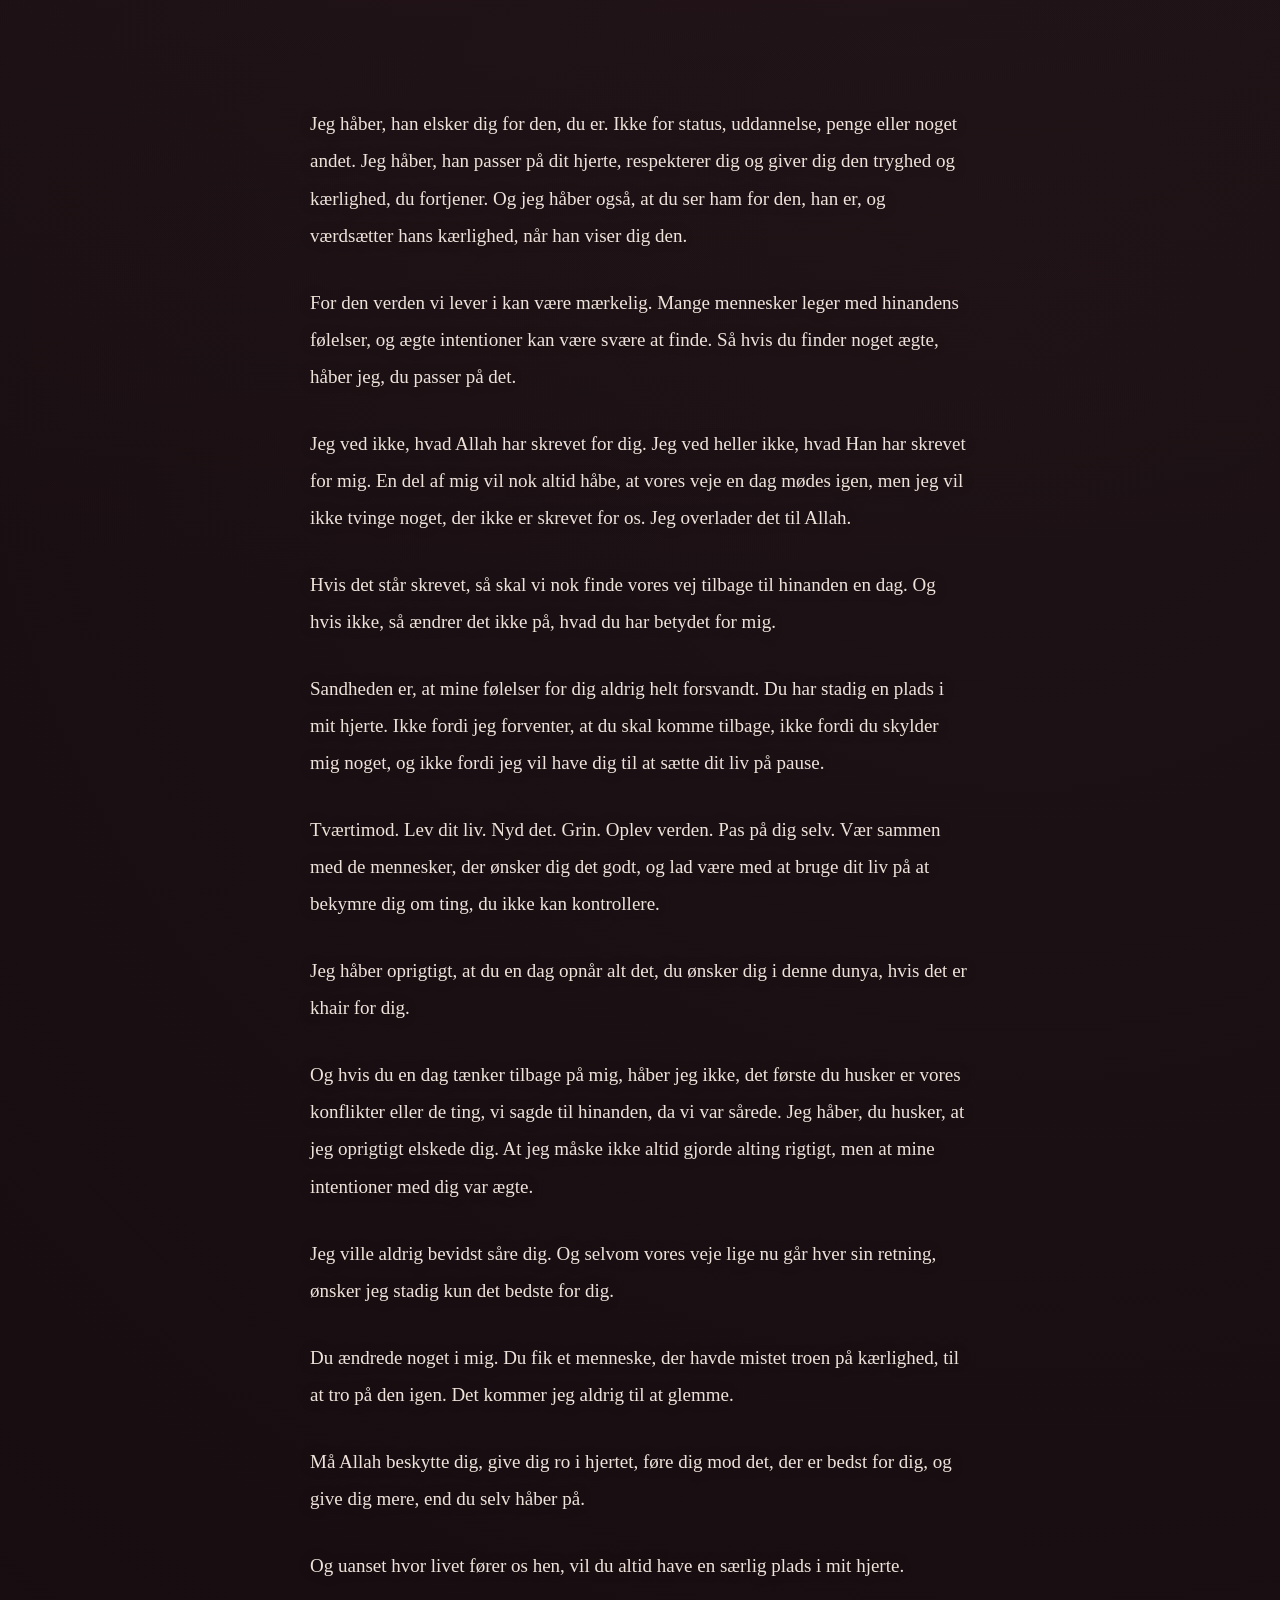
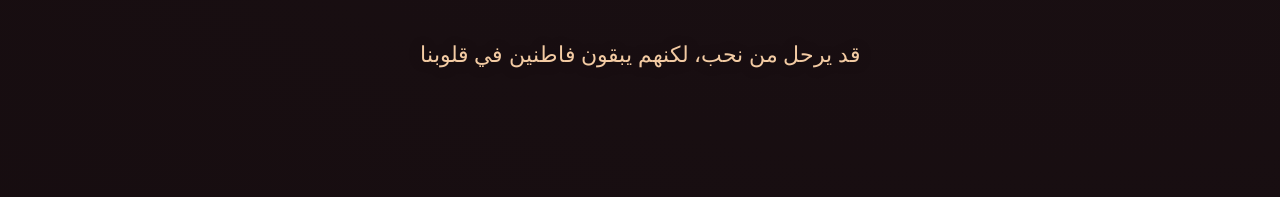
==== commit d9f531d1: "Story-side opdateret" ====
--- a/story.html
+++ b/story.html
@@ -30,261 +30,417 @@
       <h1>Hvis du læser det her...</h1>
 
       <p>
-        Jeg ved ikke om du nogensinde åbner den hjemmeside jeg lavede til dig
-        igen eller ej, og jeg ved heller ikke helt hvorfor jeg stadig arbejder
-        videre på den her del...
-      </p>
-
-      <p>
-        Fra første gang jeg så dig, fik jeg en mærkelig følelse indeni. En
-        følelse jeg aldrig havde mærket før. Du virkede anderledes. Ikke
-        anderledes på en dårlig måde, men du udstrålede noget jeg ikke før havde
-        set hos andre kvinder.
-      </p>
-
-      <p>
-        Ved godt den måde vi lærte hinanden at kende på, var lidt mindre
-        traditionel, men hk el qadr. Jeg kan stadig huske den uge jeg lærte dig
+        Jeg ved ikke, om du nogensinde åbner den hjemmeside, jeg lavede til dig
+        igen eller ej. Og hvis jeg skal være helt ærlig, ved jeg heller ikke
+        selv, hvorfor jeg stadig arbejder videre på den. Jeg ændrer små ting,
+        skriver noget om, sletter noget igen og prøver hele tiden at gøre den
+        lidt bedre. Måske gør det det sværere for mig at give slip. Det ved jeg
+        godt. Men måske er det også bare min måde at få sagt nogle af de ting,
+        jeg aldrig rigtig fik sagt til dig.
+      </p>
+
+      <p>
+        Før jeg lærte dig at kende, havde jeg egentlig fået nok af kærlighed.
+        Jeg troede ikke rigtig på det længere, og jeg havde aldrig forestillet
+        mig en fremtid med nogen på den måde. Så mødte jeg dig. Det lyder måske
+        mærkeligt, men allerede fra første gang jeg så dig, mærkede jeg noget,
+        jeg aldrig havde mærket før. Du virkede anderledes. Ikke på en måde jeg
+        rigtig kan forklare med ord. Der var bare et eller andet ved dig.
+      </p>
+
+      <p>
+        Jeg ved godt, at måden vi lærte hinanden at kende på var lidt mindre
+        traditionel, men hk el qadr. Jeg kan stadig huske den uge, jeg lærte dig
         at kende, fordi jeg skulle til Istanbul kort tid efter. Dagen før jeg
-        rejste kom du og din veninde hjem til mig, og da jeg fulgte jer over til
-        bilen, kiggede jeg på dig og spurgte om din fars nummer, selvom vi
+        rejste, kom du og din veninde hjem til mig. Da jeg fulgte jer over til
+        bilen, kiggede jeg på dig og spurgte efter din fars nummer, selvom vi
         næsten ikke kendte hinanden endnu. Du blev helt mundlam.
       </p>
 
       <p>
-        Halvvejs gennem min ferie ringede din veninde til mig og fortalte at I
-        havde været involveret i et færdselsuheld, og jeg kan stadig huske den
-        følelse jeg fik da jeg hørte det. Vi snakkede lidt sammen i telefonen
-        mens jeg stadig var på ferie, og der havde du helt glemt at jeg havde
-        spurgt om din fars nummer for at lære dig at kende.
-      </p>
-
-      <p>
-        Da jeg kom hjem fra ferien, så jeg dig i Holmstrup, mens du var ude at
-        gå med Rex. Jeg gik efter dig og sagde dit navn, men du kunne ikke høre
-        mig på grund af dine høretelefoner. Rex lagde dog mærke til mig med det
-        samme og var tæt på at angribe mig da jeg kom tættere på. Den dag gik vi
-        en tur rundt i skoven i Holmstrup, og efter det begyndte vi at ses mere
-        hjemme hos din veninde. Langsomt kom vi tættere og tættere på hinanden,
-        og jeg blev mere forelsket i dig for hver dag der gik.
-      </p>
-
-      <p>
-        Jeg husker også hvordan jeg fik din Snapchat af din veninde, men sagde
+        Halvvejs gennem min ferie ringede din veninde og fortalte, at I havde
+        været involveret i et færdselsuheld. Jeg kan stadig huske den følelse,
+        jeg fik, da jeg hørte det. Vi snakkede lidt sammen i telefonen, mens jeg
+        stadig var afsted, og der havde du helt glemt, at jeg havde spurgt efter
+        din fars nummer.
+      </p>
+
+      <p>
+        Da jeg kom hjem, så jeg dig i Holmstrup, mens du gik med Rex. Jeg gik
+        efter dig og sagde dit navn, men du kunne ikke høre mig på grund af dine
+        høretelefoner. Rex lagde til gengæld mærke til mig med det samme og var
+        tæt på at angribe mig, da jeg kom tættere på. Den dag gik vi en tur
+        rundt i skoven i Holmstrup. Efter det begyndte vi langsomt at ses mere
+        hjemme hos din veninde, og jo mere jeg lærte dig at kende, desto mere
+        forelsket blev jeg.
+      </p>
+
+      <p>
+        Jeg husker også, hvordan jeg fik din Snapchat af din veninde, men sagde
         til mig selv: “Hvis hun ikke selv giver mig den, så tilføjer jeg hende
-        ikke.” Efter tre måneder gav du mig den selv.
-      </p>
-
-      <p>
-        Du viste mig en side af mig selv jeg slet ikke vidste fandtes. Du fik
-        mig til at åbne mig mere op og være en gladere person. Den periode vi
-        havde sammen var ærligt den lykkeligste periode i mit liv, og jeg
-        værdsætter stadig hvert eneste sekund af den.
-      </p>
-
-      <p>
-        Det mærkelige er, hvordan nogle mennesker stille kan ændre en uden selv
-        at lægge mærke til det. Jeg begyndte at se anderledes på livet,
-        relationer og mig selv. Din ro gav mig en form for tryghed jeg ikke
-        havde følt før, og jeg tror aldrig helt du forstod hvor meget din
-        tilstedeværelse egentlig betød for mig.
-      </p>
-
-      <p>
-        Alt mellem os føltes rigtigt og forkert på samme tid. Jeg så dig som den
-        perfekte kvinde for mig, og din lykke gjorde mig lykkelig. At se dit
-        smil var nok til at gøre min dag bedre.
-      </p>
-
-      <p>
-        Men med tiden begyndte jeg også at mærke forskelle mellem os. Ikke fordi
-        du var et dårligt menneske, for det synes jeg stadig ikke du er.
-        Tværtimod synes jeg du har et godt hjerte, og det er svært at finde i
-        dag. Men nogle gange følte jeg også, at vi så kærlighed, livet og
-        fremtiden meget forskelligt.
-      </p>
-
-      <p>
-        En ting jeg ofte har tænkt over er hvor meget der skulle ske før jeg
-        endelig fik din fars nummer. Vi gik fra hinanden to gange før det skete.
-        Hver gang jeg spurgte om hans nummer for at kunne bede om din hånd i
-        ægteskab, sagde du nej. Først da jeg kom ind på ingeniøruddannelsen
-        ændrede det sig.
-      </p>
-
-      <p>
-        Jeg spurgte dig flere gange hvad der ville ske, hvis jeg nu aldrig
-        gennemførte ingeniøruddannelsen, men jeg følte aldrig rigtig jeg fik et
-        klart svar. Du sagde ofte “det der ikke noget der hedder”, men inderst
-        inde begyndte jeg alligevel at føle, at hvis jeg ikke blev ingeniør, så
-        ville der aldrig rigtigt være et “os”. Måske var det ikke sådan du mente
-        det, men nogle gange sagde dine ord en ting, mens dine handlinger fik
-        mig til at føle noget andet.
-      </p>
-
-      <p>
-        Måske er det også derfor jeg altid har haft et mærkeligt forhold til
-        penge og status. Hele mit liv, så langt tilbage jeg kan huske, har jeg
-        hørt “penge, penge, penge”. Jeg ved ikke hvordan din barndom var, men ud
-        fra det jeg ved om dig, har din familie altid stået bag dig og støttet
-        dig gennem din opvækst. Jeg har derimod altid stået alene, og skulle
-        klare mange ting selv. Jo ældre jeg blev, jo mere lagde jeg mærke til
-        hvordan mennesker bliver stemplet ud fra hvad de har, hvordan de ser ud,
-        eller hvilken status de har.
-      </p>
-
-      <p>
-        Men jeg har aldrig været typen der viser hvad jeg har eller ikke har.
-        For i sidste ende betyder de ting ikke særlig meget for mig. Det eneste
-        jeg egentlig nogensinde har længtes efter, er ro, lykke og at blive
-        accepteret for den jeg er - og ikke for den andre håber eller forventer
-        jeg skal være.
-      </p>
-
-      <p>
-        Jeg har bare aldrig været typen der jagter status eller prøver at
-        imponere andre mennesker. Folk må tænke hvad de vil om mig, så længe jeg
-        selv ved hvem jeg er og holder fast i mine principper. Om man er rig
-        eller fattig, højtuddannet eller ej, ændrer ikke ens værdi som menneske
-        i mine øjne.
-      </p>
-
-      <p>
-        Jeg husker stadig da jeg spurgte dig om penge kunne gøre en lykkelig, og
-        du smilede og sagde “ja”. Penge kan gøre mange ting lettere i livet, men
-        jeg har aldrig troet på at de alene kan skabe ægte lykke. Man kan bruge
-        hele sit liv på at jagte succes, penge og anerkendelse, men når livet
-        virkelig bliver sat på prøve, går det op for en hvor lidt materielle
-        ting egentlig betyder sammenlignet med ro, sundhed, tid og mennesker man
-        føler sig tryg hos.
-      </p>
-
-      <p>
-        Rigdom kan købe komfort, men den kan ikke købe sundhed, tid eller ægte
-        kærlighed. Man kan betale andre for hjælp og service, men ingen kan bære
-        ens smerte eller sygdom for en. Mange ting i livet kan erstattes, men
-        når tiden først er gået, kommer den aldrig tilbage. Derfor tror jeg
-        heller ikke livet kun handler om status og penge, men om at værdsætte de
-        mennesker og øjeblikke man stadig har, mens man har dem.
-      </p>
-
-      <p>
-        Da jeg snakkede med din far om ægteskab, gik det også op for mig hvor
-        forskelligt mennesker ser på det i dag. Ved godt en kvinde i islam har
-        ret til mahr, og jeg har aldrig haft et problem med det. Men nogle gange
-        føler jeg også, at vores generation har gjort ægteskab langt sværere end
-        det behøver at være. Mange fokuserer mere på store bryllupper, penge og
-        forventninger end på ro, respekt og barakah.
-      </p>
-
-      <p>
-        For mig har et ægteskab aldrig handlet om status eller om at imponere
-        andre mennesker. Jeg har altid troet, at de stærkeste forhold er dem
-        hvor to mennesker vælger hinanden oprigtigt, hjælper hinanden tættere på
-        Allah og bygger noget simpelt men ægte sammen. Islam lærer os jo også,
-        at de ægteskaber med mest velsignelse ofte er dem der er lettest og mest
-        simple.
-      </p>
-
-      <p>
-        Da jeg kom hjem til jer og din far spurgte mig hvad jeg havde tænkt mig
-        at give i mahr, svarede jeg “en tur til hajj”, fordi det ville være mere
-        værdifuldt end penge i mine øjne. Men da han fortalte at folk normalt
-        betaler mellem 80-150 tusind kroner i mahr, og at din mahr var 60 tusind
-        kroner, vidste jeg ærligt ikke hvad jeg skulle sige.
-      </p>
-
-      <p>
-        Jeg ved også godt at jeg sagde nogle ting på en hård måde bagefter. Da
-        jeg nævnte at det virkede mere kulturelt end islamisk, kunne jeg have
-        sagt det på en helt anden måde.
-      </p>
-
-      <p>
-        Men jeg lærte også meget gennem alt det her. Jeg lærte at kærlighed ikke
-        kun handler om ord eller følelser, men også om handlinger og respekt.
-        Man kan sige “jeg elsker dig” mange gange, men hvis handlingerne ikke
-        følger med, mister ordene langsomt deres betydning. Ægte kærlighed
-        mærkes i de små ting - støtte, loyalitet, respekt og følelsen af at
-        begge mennesker stadig vælger hinanden, selv når livet bliver svært.
-      </p>
-
-      <p>
-        Et forhold kan ikke fungere hvis kun den ene person kæmper for det, mens
-        den anden står i siden. Jeg siger ikke at du aldrig prøvede, men nogle
-        gange følte jeg mig alene i kampen for det vi havde, og det gør ondt i
-        længden.
-      </p>
-
-      <p>
-        Nogle gange følte jeg også, at hver gang tingene blev svære mellem os,
-        så trak du dig væk i stedet for at blive og kæmpe for os. Og måske var
-        det der vi var mest forskellige. Jeg var villig til at blive igennem de
-        svære perioder, mens jeg nogle gange følte at du gav slip når tingene
-        blev tunge.
-      </p>
-
-      <p>
-        Jeg tror også nogle gange, at når man giver for meget af sig selv til et
-        menneske, kan ens godhed begynde at føles normal for dem. Ikke
-        nødvendigvis fordi de er onde mennesker, men fordi mennesker nogle gange
-        først forstår værdien af noget, når de mærker fraværet af det.
-      </p>
-
-      <p>
-        Jeg kan heller ikke lyve og sige at nogle af dine ord ikke påvirkede
-        mig. Specielt da du sagde at du aldrig ville kunne se mig som far til
-        dine børn. Det gjorde ondt på en måde jeg aldrig rigtig har kunnet
-        forklare. Ord har kun magt når personen betyder noget for en, og du
-        betød meget for mig.
-      </p>
-
-      <p>
-        Men samtidig har alt det her også lært mig meget om mig selv. Livet er
-        ikke kun gode perioder. Det er også sorg, nederlag og perioder hvor man
-        føler sig alene. Men uden de svære perioder ville man heller aldrig
-        forstå værdien af ro, glæde og mennesker der virkelig ønsker en det
-        godt.
-      </p>
-
-      <p>
-        Måske tænkte jeg også for meget over hvor Allah var ved at føre mig hen,
-        i stedet for at være taknemlig for den periode jeg faktisk fik lov til
-        at opleve med dig. Selvom tingene endte anderledes end jeg håbede,
-        betyder det ikke at alt mellem os var uden værdi.
-      </p>
-
-      <p>
-        Jeg tror stadig på at Allah skriver mennesker ind i ens liv af en grund.
-        Nogle mennesker bliver hos en for evigt, og andre kommer for at lære en
-        noget, ændre en eller få en til at vokse som menneske. Måske var det det
-        vi var for hinanden.
-      </p>
-
-      <p>
-        Det er mærkeligt hvilke ting man ender med at savne mest. Ikke de store
-        øjeblikke, men de små ting man aldrig rigtig tænkte over mens man havde
-        dem. Din stemme, dine små kommentarer, måden du plejede at smile på,
-        eller bare følelsen af ro når du var tæt på. Nogle af de bedste minder
-        jeg har med dig er egentlig de mest normale øjeblikke, fordi det var der
-        jeg følte mig mest tryg.
-      </p>
-
-      <p>
-        Måske skulle vi begge have givet slip tidligere end vi gjorde. Måske
-        prøvede vi bare for længe at få noget til at fungere, selvom vi så
-        kærlighed og livet forskelligt.
-      </p>
-
-      <p>
-        Men uanset hvad der er sket mellem os, så vil jeg altid være taknemlig
-        for at jeg lærte dig at kende. Du ændrede mig på mange måder, både gode
-        og svære.
-      </p>
-
-      <p>
-        Jeg ønsker dig oprigtigt alt godt videre i livet, og in’shaa’allah
-        finder du den ro og lykke du leder efter.
+        ikke.” Tre måneder senere gav du mig den selv.
+      </p>
+
+      <p>
+        Du viste mig en side af mig selv, jeg ikke vidste fandtes. Du fik mig
+        til at åbne mig. Du fik mig til at tro på kærlighed igen. Og for første
+        gang i mit liv kunne jeg faktisk forestille mig en fremtid med en
+        kvinde. Ikke bare et forhold, men et liv, et hjem, et ægteskab og en
+        familie.
+      </p>
+
+      <p>
+        Den periode vi havde sammen var ærligt en af de lykkeligste perioder i
+        mit liv, og jeg værdsætter stadig de minder, vi skabte. Du gav mig en
+        form for ro, jeg aldrig rigtig havde oplevet før. Samtidig ville jeg
+        lyve, hvis jeg sagde, at vores forhold kun gav mig ro. Det var på en
+        mærkelig måde en blanding af ro og stress. Du kunne få alt inde i mig
+        til at falde til ro, men samtidig kunne usikkerheden omkring os skabe en
+        uro i mig, som jeg havde svært ved at forklare.
+      </p>
+
+      <p>
+        Jeg tror ikke engang, jeg selv var særlig god til at fortælle dig,
+        hvordan jeg havde det. Jeg holdt meget inde. Hvis der er en ting, jeg
+        ville ønske, jeg havde gjort anderledes, så var det nok at fortælle dig
+        mere om, hvad der faktisk foregik inde i mig. I stedet holdt jeg mange
+        ting for mig selv, indtil jeg til sidst ikke kunne mere.
+      </p>
+
+      <p>
+        Da jeg gav slip, var det ikke fordi mine følelser for dig var væk. Jeg
+        kunne bare ikke mere. Jeg håbede måske også en lille smule på, at du
+        ville stoppe mig. At du ville vise mig, at det stadig var os, du ville.
+        Men sådan endte det ikke, og det har jeg accepteret.
+      </p>
+
+      <p>
+        Noget af det, der stadig sidder i mig, er følelsen af aldrig helt at
+        være nok. Jeg ved ikke, om du nogensinde mente at få mig til at føle
+        sådan, og jeg vil ikke fortælle dig, hvad dine intentioner var. Det ved
+        kun du og Allah. Men jeg kan fortælle dig, hvordan det føltes for mig.
+      </p>
+
+      <p>
+        Jeg spurgte flere gange efter din fars nummer, fordi mine intentioner
+        med dig var seriøse. Vi nåede at gå fra hinanden mere end en gang, før
+        jeg endelig fik det. Og da jeg først fik hans nummer efter, jeg var
+        kommet ind på ingeniøruddannelsen, satte det nogle tanker i gang i mig,
+        som stadig følger mig i dag. Jeg ved stadig ikke, om min uddannelse
+        havde noget med det at gøre, men timingen gjorde ondt.
+      </p>
+
+      <p>
+        Jeg havde allerede fortalt dig, at ingeniøruddannelsen aldrig rigtig var
+        det, jeg selv brændte for. Da jeg samtidig oplevede, at den uddannelse
+        jeg faktisk havde lyst til, ikke blev set som “mandig nok”, ramte det
+        mig hårdere, end jeg tror, du nogensinde forstod.
+      </p>
+
+      <p>
+        Den dag i dag kan jeg stadig få følelsen af, at hvis jeg ikke bliver
+        ingeniør, så bliver jeg aldrig god nok. Og jeg hader den følelse. Når
+        studiet bliver svært, kan jeg blive utrolig hård ved mig selv. En del af
+        mig føler stadig, at jeg skal gennemføre det for at bevise min værdi.
+        Ikke kun over for dig, men nærmest over for mig selv.
+      </p>
+
+      <p>
+        Jeg ved ikke, om du nogensinde ønskede, at jeg skulle føle sådan. Det
+        tror jeg egentlig ikke. Men det er et af de spor vores forhold efterlod
+        i mig. Sandheden er, at jeg måske selv ville have valgt en helt anden
+        vej. Måske noget, hvor jeg kunne arbejde med børn og unge og hjælpe
+        mennesker, der har brug for nogen til at tro på dem. Jeg har selv set,
+        hvor meget det kan betyde, når et menneske hjælper en ung med at finde
+        en anden vej i livet. Måske finder jeg min egen vej en dag.
+      </p>
+
+      <p>
+        Jeg har det svært med hele ideen om, at menneskers værdi skal bestemmes
+        af uddannelse, penge eller status. Jeg har det meste af mit liv været
+        vant til at klare mange ting selv. Jeg har ofte haft følelsen af at stå
+        alene med tingene, og den følelse fulgte mig nogle gange også ind i
+        vores forhold.
+      </p>
+
+      <p>
+        Jeg har aldrig haft behov for at vise andre mennesker, hvad jeg har
+        eller ikke har. Folk må tænke om mig, hvad de vil, så længe jeg selv
+        ved, hvem jeg er og holder fast i mine principper. Om et menneske er rig
+        eller fattig, højtuddannet eller ej, ændrer ikke deres værdi i mine
+        øjne.
+      </p>
+
+      <p>
+        Jeg husker stadig, da jeg spurgte dig, om penge kunne gøre en lykkelig,
+        og du smilede og sagde “ja”. Penge kan gøre mange ting lettere. Det
+        benægter jeg ikke. Men jeg tror stadig ikke, de alene kan skabe ægte
+        lykke.
+      </p>
+
+      <p>
+        Man kan bruge hele sit liv på at jagte succes, penge og anerkendelse,
+        men når livet virkelig bliver sat på prøve, opdager man, hvor lidt nogle
+        af de ting betyder sammenlignet med ro, sundhed, tid og de mennesker,
+        man elsker. Rigdom kan købe komfort, men den kan ikke købe tid eller
+        ægte kærlighed. Og tid er måske noget af det mest værdifulde, vi har,
+        fordi når den først er gået, får vi den aldrig tilbage.
+      </p>
+
+      <p>
+        Da jeg snakkede med din far om ægteskab, gik det også op for mig, hvor
+        forskelligt mennesker kan se på de ting. Jeg ved godt, at en kvinde i
+        islam har ret til mahr, og det har jeg aldrig haft et problem med.
+      </p>
+
+      <p>
+        Da jeg kom hjem til jer, og din far spurgte mig, hvad jeg havde tænkt
+        mig at give i mahr, svarede jeg “en tur til Hajj”, fordi det i mine øjne
+        havde en anden form for værdi end bare penge. Da han fortalte mig, at
+        folk normalt betaler mellem 80-150 tusind kroner i mahr, og at din mahr
+        var 60 tusind kroner, vidste jeg ærligt ikke, hvad jeg skulle sige.
+      </p>
+
+      <p>
+        Og da det blev omtalt som “kun” omkring to måneders løn, ramte det mig
+        også. For virkeligheden er jo ikke, at hele ens løn bare kan lægges til
+        side. Man har regninger, udgifter og et liv, der også skal hænge sammen.
+      </p>
+
+      <p>
+        Jeg reagerede på det, og jeg sagde ting om kultur, deen og din familie
+        på en måde, jeg i dag godt kan se kunne opleves respektløs. Det beklager
+        jeg. Jeg står stadig ved, at nogle af de tanker og bekymringer jeg havde
+        var ægte, og at jeg mener, vi nogle gange gør ægteskab sværere, end det
+        behøver at være. Islam lærer os også om barakah og om ikke at gøre
+        ægteskab unødvendigt svært.
+      </p>
+
+      <p>
+        Men jeg kunne have sagt det på en anden måde. Jeg behøvede ikke
+        formulere mig på en måde, der sårede dig eller fik dig til at føle, at
+        jeg så ned på din familie. Det gjorde jeg ikke.
+      </p>
+
+      <p>
+        Jeg forventer heller ikke en undskyldning fra dig. Det er ikke derfor,
+        jeg skriver det her. Jeg håber bare, at hvis du en dag tænker tilbage på
+        os, så kan du også se nogle af de ting, der gjorde ondt på mig. Ikke så
+        du skal gå rundt med skyld, men fordi vi begge kan lære noget af det, vi
+        gjorde mod hinanden.
+      </p>
+
+      <p>
+        For jeg lærte selv meget. Jeg lærte blandt andet, at kærlighed kræver
+        handling. Kærlighed er ikke kun noget, man siger. Det er noget, man
+        viser. Man kan sige “jeg elsker dig” tusind gange, men hvis handlingerne
+        ikke følger med, kan ordene langsomt miste deres betydning.
+      </p>
+
+      <p>
+        Jeg har altid vist kærlighed gennem handlinger. Jeg husker stadig en
+        morgen, hvor du skulle på arbejde og havde hovedpine. Jeg skulle selv på
+        arbejde, og jeg havde været vågen hele natten og snakket med dig i
+        telefonen. Inden jeg tog afsted, kørte jeg forbi tanken, købte Treo og
+        vand til dig og kørte hen til din bil. Jeg bandt det fast på bilen med
+        en lille seddel, hvor jeg skrev, at jeg håbede, det ville hjælpe.
+      </p>
+
+      <p>
+        Det er ikke fordi Treo og en flaske vand er noget stort. Det er netop
+        pointen. For mig lå kærligheden i de små ting. At tænke på dig. At være
+        der, når du havde det dårligt. At prøve at gøre din dag bare en lille
+        smule lettere. Der var mange andre øjeblikke som det. Om det var nok,
+        ved jeg ikke. Men det var oprigtigt.
+      </p>
+
+      <p>
+        Og nogle gange gjorde det ondt, fordi jeg ikke altid følte, at jeg fik
+        den samme form for kærlighed tilbage. Jeg tror på, at du elskede mig.
+        Det gør jeg faktisk. Men nogle gange havde jeg svært ved at mærke det
+        gennem dine handlinger.
+      </p>
+
+      <p>
+        Det skabte en usikkerhed i mig. Nogle gange sad jeg med følelsen af, at
+        jeg aldrig helt var nok for dig. At uanset hvor meget jeg prøvede, kunne
+        jeg ikke helt give dig det, du søgte. Om det faktisk var sådan, ved jeg
+        ikke. Men følelsen satte sig i mig.
+      </p>
+
+      <p>
+        Tillid fungerer på samme måde. Tillid bliver ikke skabt alene ved at
+        sige “du kan stole på mig”. Den bliver bygget gennem handlinger,
+        konsekvens og ved at vise hinanden over tid, at ens ord betyder noget.
+      </p>
+
+      <p>
+        Og det samme gælder en undskyldning. Et “undskyld” betyder mest, når der
+        følger en reel forandring efter det. Det gælder ikke kun dig. Det gælder
+        også mig.
+      </p>
+
+      <p>
+        Jeg har selv begået fejl. Jeg har sagt ting på måder, jeg ikke burde
+        have sagt dem på. Jeg har reageret ud fra frustration og følelser. Og
+        hvis mine ord har såret dig, er det noget, jeg tager med mig. Men jeg
+        håber også, du en dag kan se, hvordan nogle af dine ord påvirkede mig.
+      </p>
+
+      <p>
+        Specielt da du sagde, at du aldrig ville kunne se mig som far til dine
+        børn. Jeg ved godt, det blev sagt i forbindelse med, at jeg havde
+        fortalt dig, at jeg havde svært ved at stole på dig. Vi snakkede også
+        kort om det bagefter. Jeg har tilgivet dig for det, men jeg kan ikke
+        lyve og sige, at det ikke gjorde ondt.
+      </p>
+
+      <p>
+        Ord har en helt anden magt, når de kommer fra et menneske, man elsker.
+        Og fordi jeg faktisk havde forestillet mig en fremtid og en familie med
+        dig, ramte de ord et sted i mig, som var svært at forklare.
+      </p>
+
+      <p>
+        Måske er det også derfor, jeg har haft så svært ved at forklare, hvordan
+        jeg egentlig har haft det efter os. Hvis folk spørger, har jeg det fint.
+        Og alhamdulillah, jeg har det godt. Jeg lever mit liv, passer mine ting
+        og prøver at bevæge mig fremad.
+      </p>
+
+      <p>
+        Men sandheden er også, at der ikke går en dag, hvor du ikke på en eller
+        anden måde finder vej ind i mine tanker. Især om aftenen. Nogle gange
+        tænker jeg på, hvordan du har det. Om du er glad. Om din dag har været
+        god. Om der er noget, der gør ondt, som du holder for dig selv.
+      </p>
+
+      <p>
+        Du har aldrig været typen, der viste alle din smerte. Og jeg kan ikke
+        længere bare skrive og spørge dig, hvordan du har det. Ikke fordi jeg
+        ikke kan kontakte dig. Jeg har dit nummer. Jeg vælger bare ikke at gøre
+        det.
+      </p>
+
+      <p>
+        For jeg vil ikke presse mig ind i dit liv. Jeg vil ikke påvirke den vej,
+        du vælger, eller få dig til at føle, at du skylder mig noget. Hvis du
+        ønsker afstand, så respekterer jeg den afstand, også selvom det nogle
+        gange gør ondt.
+      </p>
+
+      <p>
+        Måske er det også derfor, jeg stadig arbejder på den her hjemmeside. Jeg
+        ved ærligt ikke helt hvorfor. Måske fordi det er et sted, hvor jeg kan
+        lægge nogle af de ord, jeg ellers ville holde inde. Måske fordi en del
+        af mig håber, at du en dag læser dem. Men jeg forventer ikke noget af
+        dig på grund af dem.
+      </p>
+
+      <p>
+        Jeg savner dig. Jeg savner at høre din stemme. Jeg savner at høre om din
+        dag. Jeg savner dit grin. Jeg elskede virkelig dit grin. Og dine øjne...
+        Ma'shaa'allah, du havde nogle utrolig smukke øjne.
+      </p>
+
+      <p>
+        Det mærkelige er, at det ikke nødvendigvis er de store øjeblikke, jeg
+        savner mest. Det er de normale. Din stemme. Dine små kommentarer. Din
+        stædighed. Dit grin. At høre om noget helt ligegyldigt, der var sket i
+        løbet af din dag. Bare følelsen af, at du var der.
+      </p>
+
+      <p>
+        Og måske gør det ekstra ondt, fordi jeg ikke kun mistede et forhold. Jeg
+        mistede også den fremtid, jeg for første gang i mit liv faktisk havde
+        forestillet mig med et andet menneske. Det blev aldrig til virkelighed,
+        og det har været svært at acceptere. Men jeg har accepteret det.
+      </p>
+
+      <p>
+        Jeg er ikke vred på dig, og jeg går heller ikke rundt og venter på en
+        undskyldning. Jeg ønsker bare, at vi begge lærer af det, vi gjorde
+        rigtigt og forkert, så vi ikke tager de samme sår med os videre og ender
+        med at ødelægge noget godt for os selv en dag.
+      </p>
+
+      <p>
+        Hvis dit liv en dag fører dig til en anden mand, ved jeg ærligt ikke,
+        hvordan jeg vil have det. Det ville nok gøre ondt. Men jeg håber
+        oprigtigt, at han er et godt menneske.
+      </p>
+
+      <p>
+        Jeg håber, han elsker dig for den, du er. Ikke for status, uddannelse,
+        penge eller noget andet. Jeg håber, han passer på dit hjerte,
+        respekterer dig og giver dig den tryghed og kærlighed, du fortjener. Og
+        jeg håber også, at du ser ham for den, han er, og værdsætter hans
+        kærlighed, når han viser dig den.
+      </p>
+
+      <p>
+        For den verden vi lever i kan være mærkelig. Mange mennesker leger med
+        hinandens følelser, og ægte intentioner kan være svære at finde. Så hvis
+        du finder noget ægte, håber jeg, du passer på det.
+      </p>
+
+      <p>
+        Jeg ved ikke, hvad Allah har skrevet for dig. Jeg ved heller ikke, hvad
+        Han har skrevet for mig. En del af mig vil nok altid håbe, at vores veje
+        en dag mødes igen, men jeg vil ikke tvinge noget, der ikke er skrevet
+        for os. Jeg overlader det til Allah.
+      </p>
+
+      <p>
+        Hvis det står skrevet, så skal vi nok finde vores vej tilbage til
+        hinanden en dag. Og hvis ikke, så ændrer det ikke på, hvad du har
+        betydet for mig.
+      </p>
+
+      <p>
+        Sandheden er, at mine følelser for dig aldrig helt forsvandt. Du har
+        stadig en plads i mit hjerte. Ikke fordi jeg forventer, at du skal komme
+        tilbage, ikke fordi du skylder mig noget, og ikke fordi jeg vil have dig
+        til at sætte dit liv på pause.
+      </p>
+
+      <p>
+        Tværtimod. Lev dit liv. Nyd det. Grin. Oplev verden. Pas på dig selv.
+        Vær sammen med de mennesker, der ønsker dig det godt, og lad være med at
+        bruge dit liv på at bekymre dig om ting, du ikke kan kontrollere.
+      </p>
+
+      <p>
+        Jeg håber oprigtigt, at du en dag opnår alt det, du ønsker dig i denne
+        dunya, hvis det er khair for dig.
+      </p>
+
+      <p>
+        Og hvis du en dag tænker tilbage på mig, håber jeg ikke, det første du
+        husker er vores konflikter eller de ting, vi sagde til hinanden, da vi
+        var sårede. Jeg håber, du husker, at jeg oprigtigt elskede dig. At jeg
+        måske ikke altid gjorde alting rigtigt, men at mine intentioner med dig
+        var ægte.
+      </p>
+
+      <p>
+        Jeg ville aldrig bevidst såre dig. Og selvom vores veje lige nu går hver
+        sin retning, ønsker jeg stadig kun det bedste for dig.
+      </p>
+
+      <p>
+        Du ændrede noget i mig. Du fik et menneske, der havde mistet troen på
+        kærlighed, til at tro på den igen. Det kommer jeg aldrig til at glemme.
+      </p>
+
+      <p>
+        Må Allah beskytte dig, give dig ro i hjertet, føre dig mod det, der er
+        bedst for dig, og give dig mere, end du selv håber på.
+      </p>
+
+      <p>
+        Og uanset hvor livet fører os hen, vil du altid have en særlig plads i
+        mit hjerte.
       </p>
 
       <p>قد يرحل من نحب، لكنهم يبقون فاطنين في قلوبنا</p>
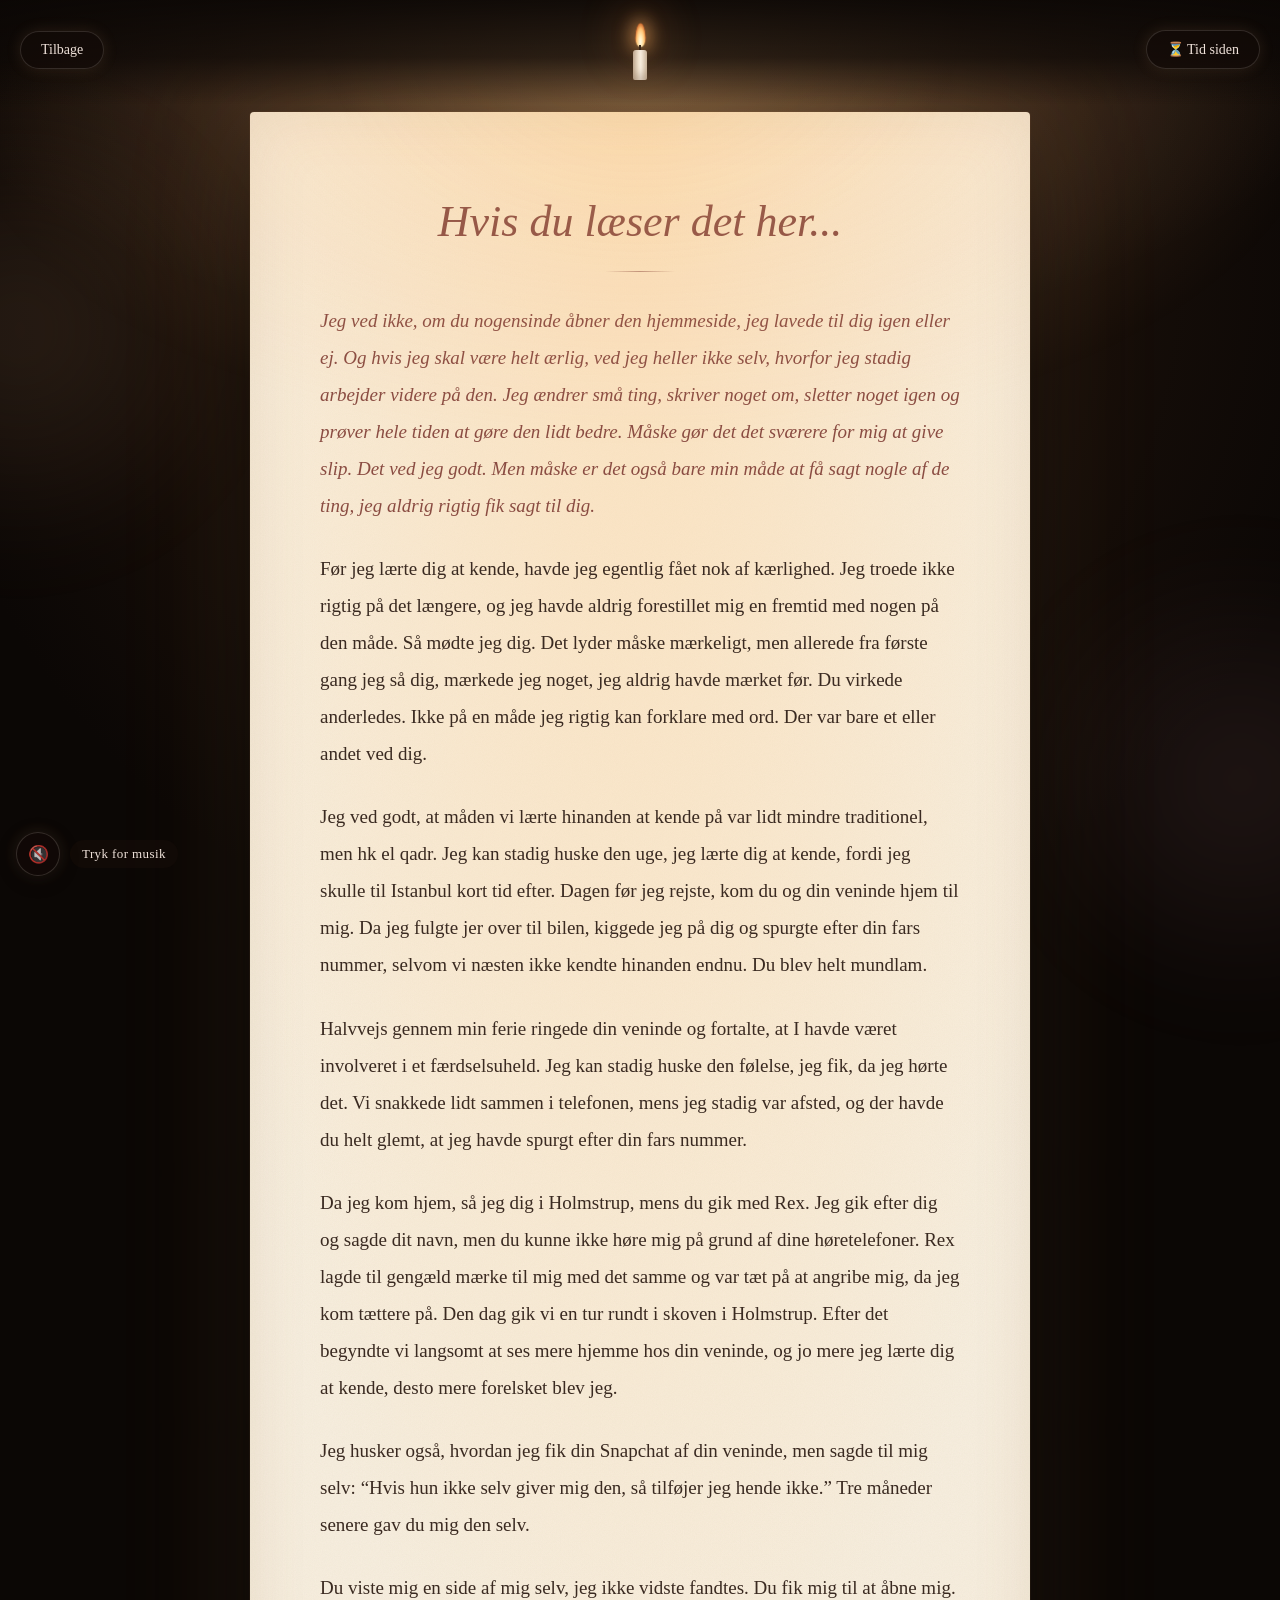
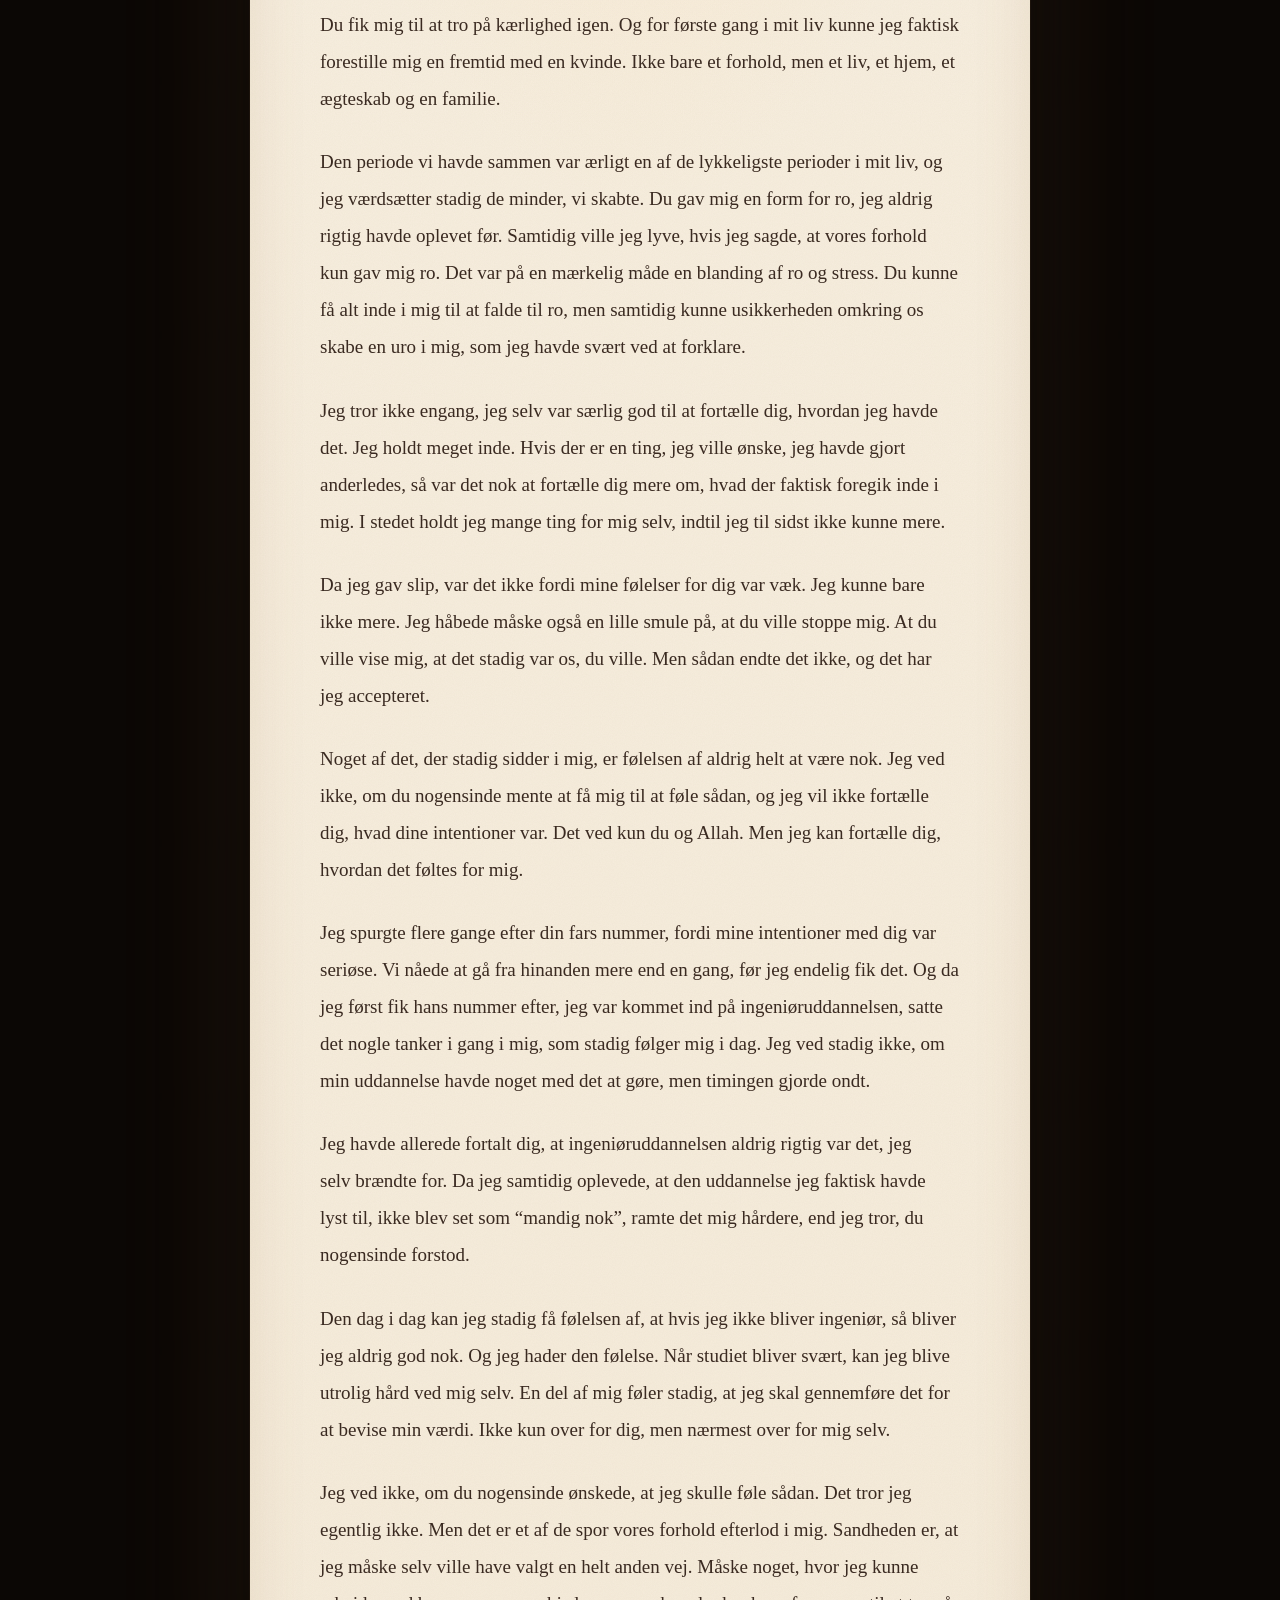
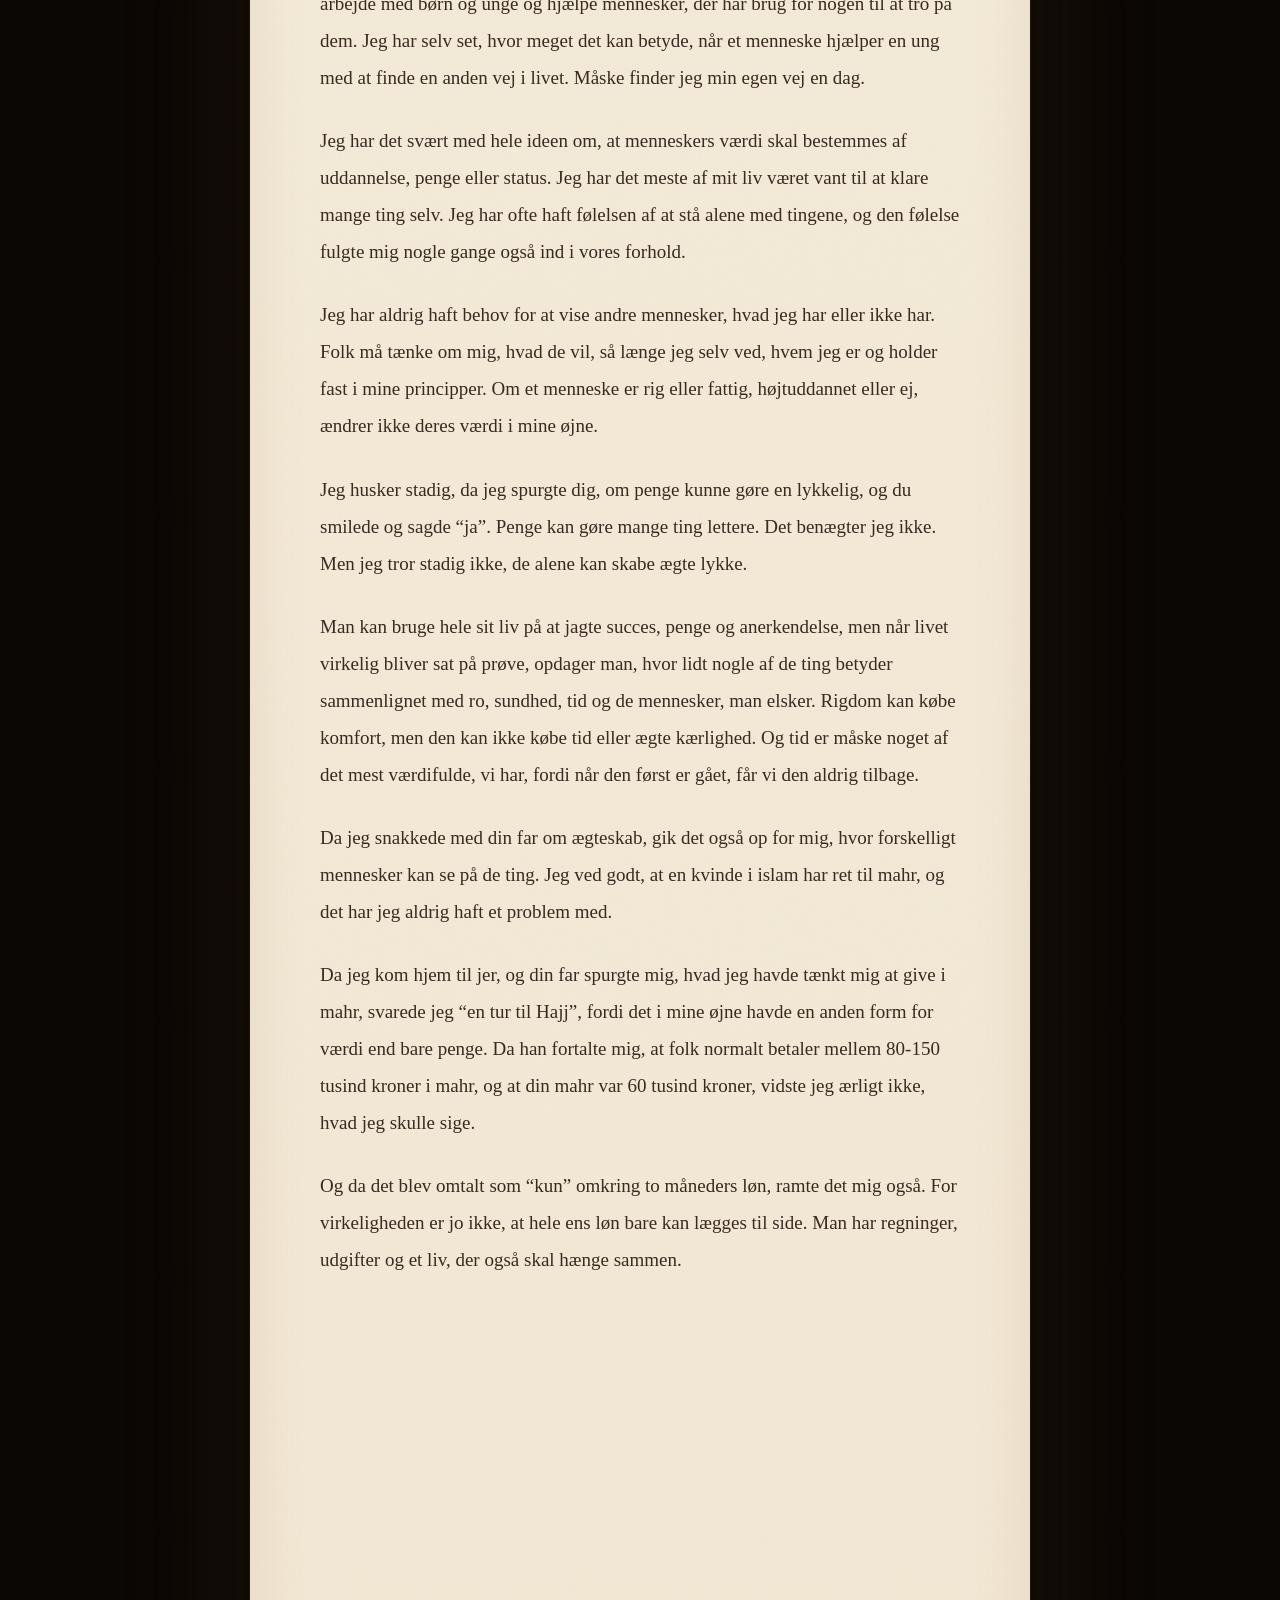
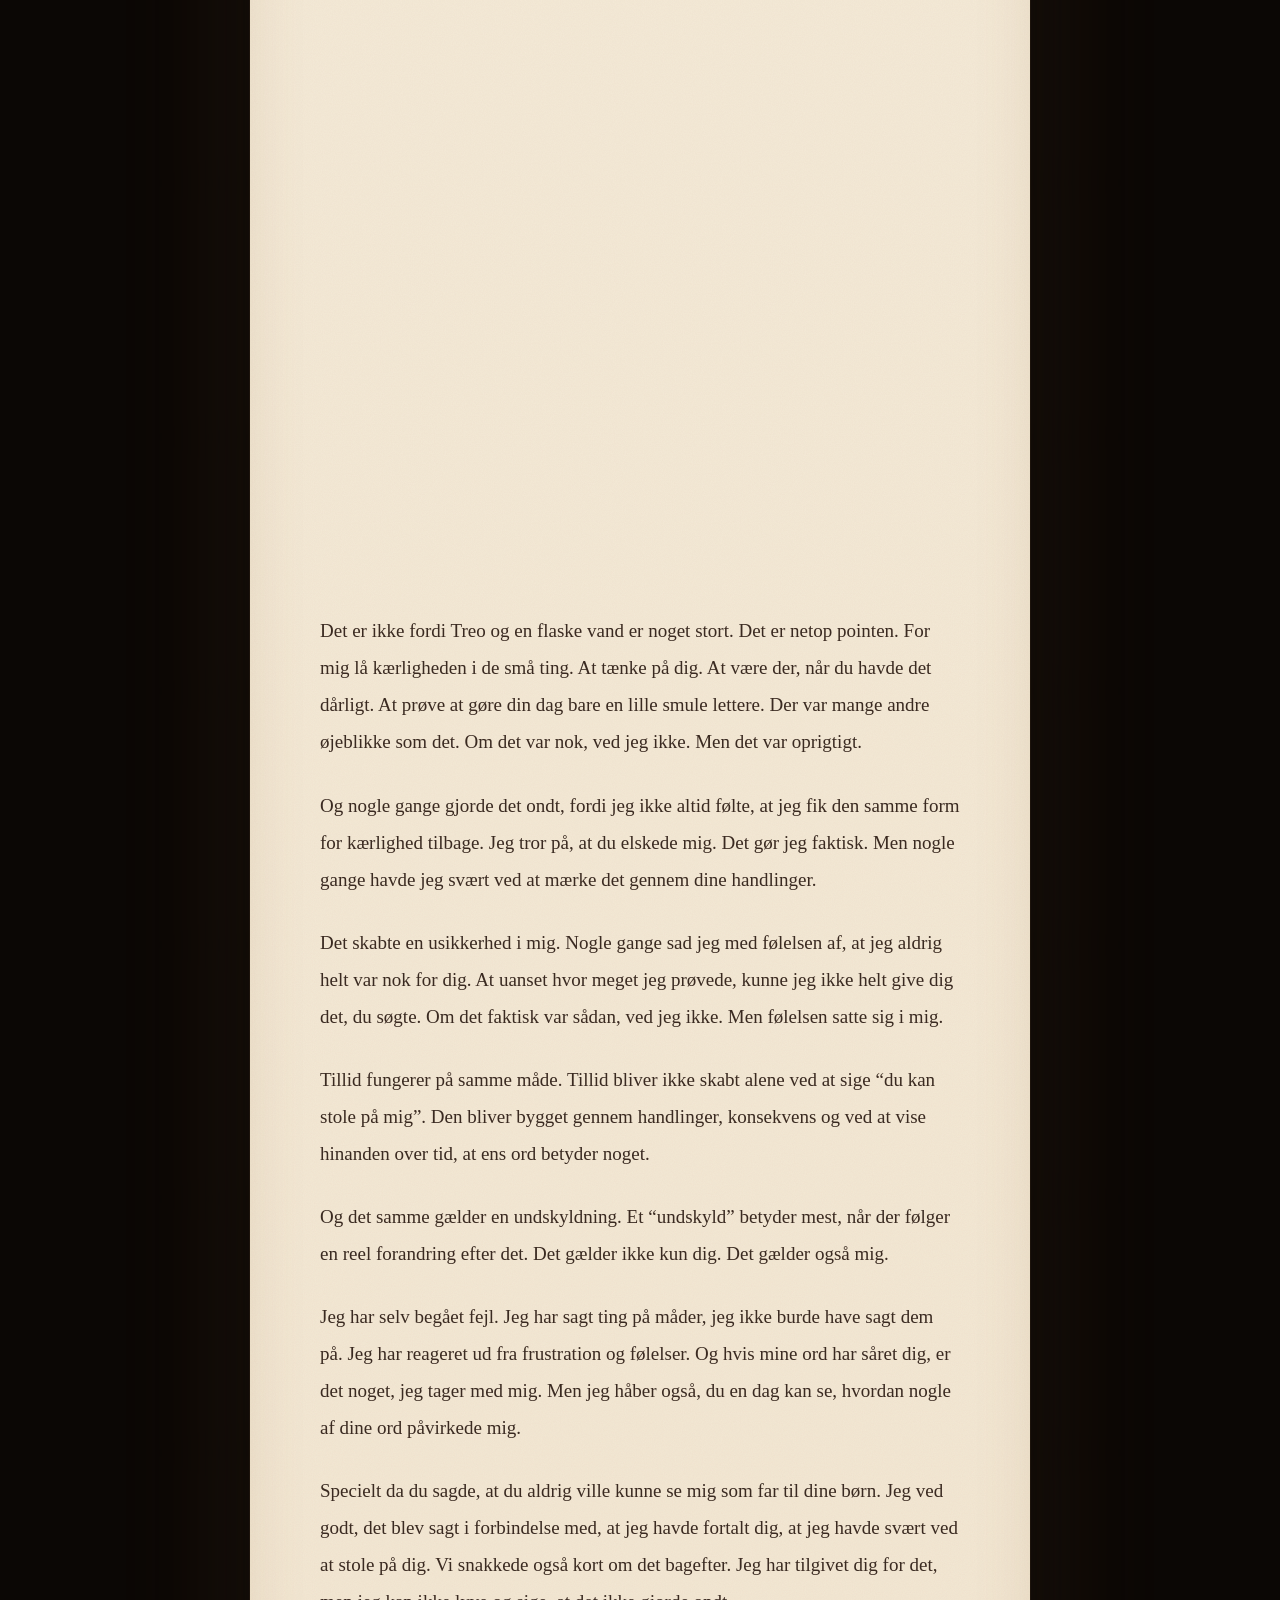
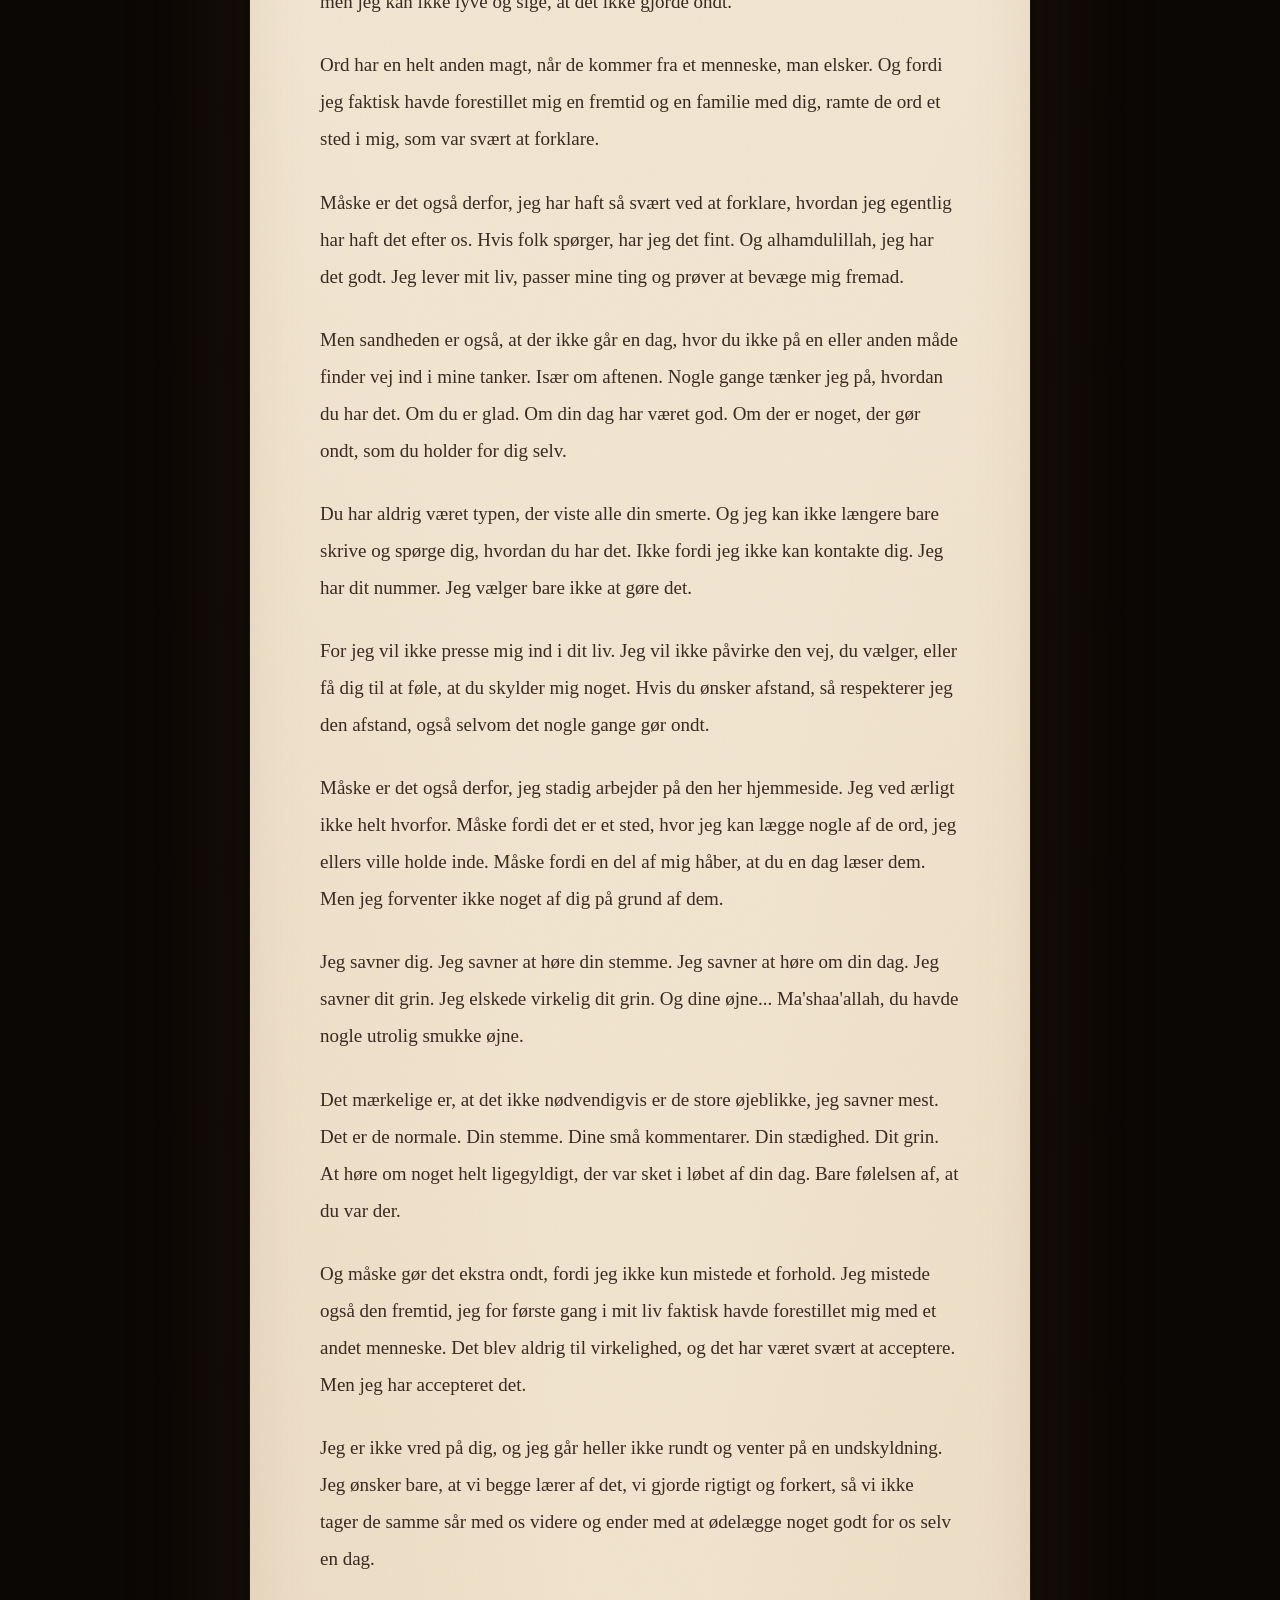
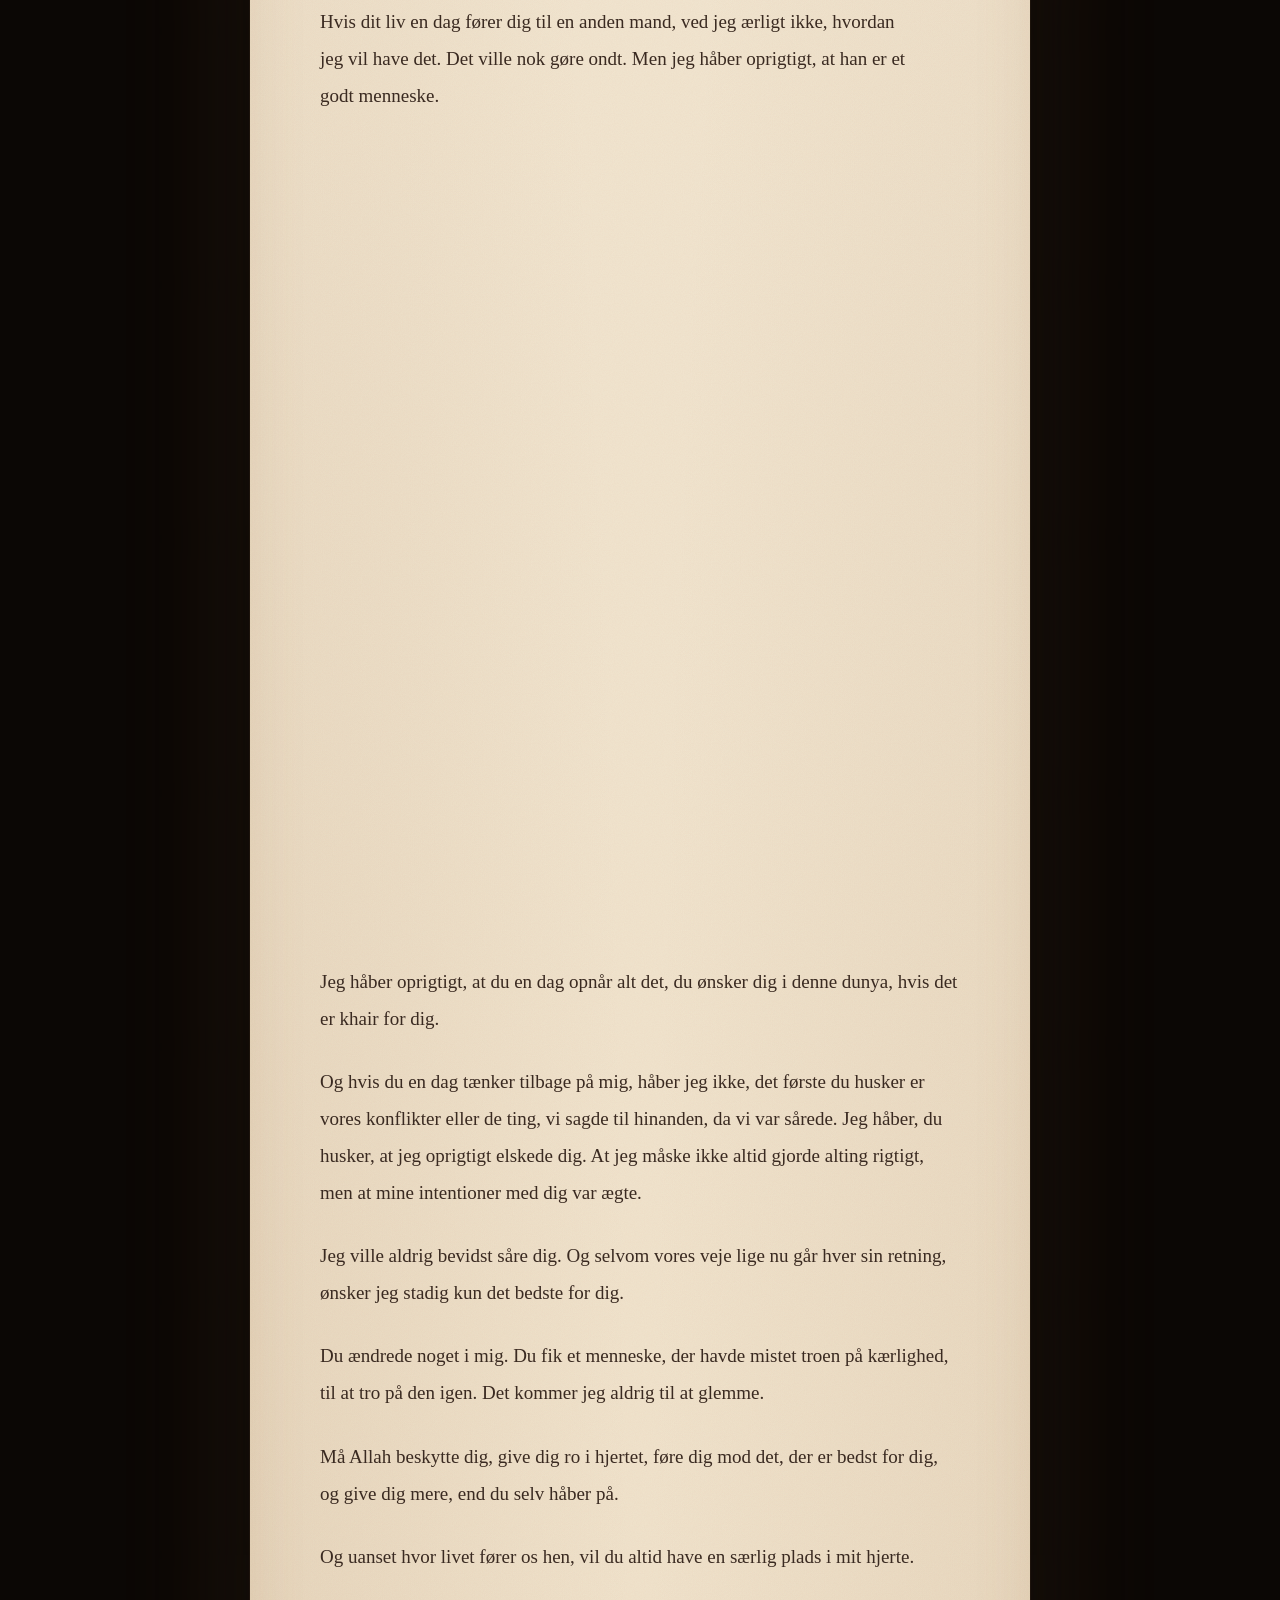
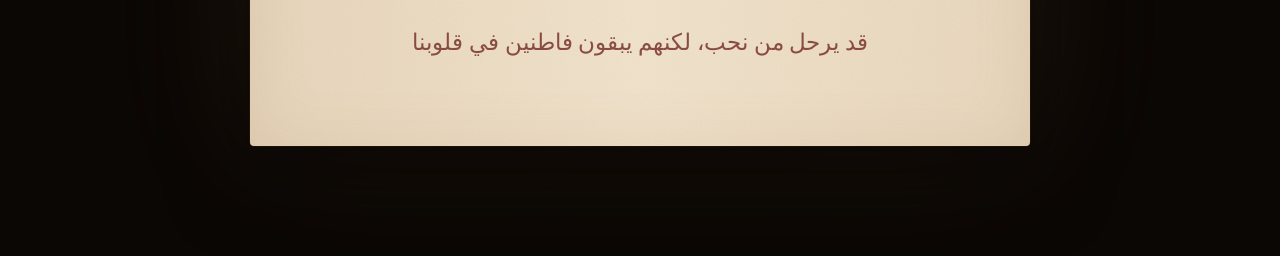
==== commit 97a1480d: "Ny version af fødselsdagsgaven" ====
--- a/story.html
+++ b/story.html
@@ -3,30 +3,41 @@
   <head>
     <meta charset="UTF-8" />
     <meta name="viewport" content="width=device-width, initial-scale=1.0" />
-    <meta name="theme-color" content="#12053b" />
+    <meta name="theme-color" content="#0d0609" />
     <meta name="apple-mobile-web-app-capable" content="yes" />
     <meta
       name="apple-mobile-web-app-status-bar-style"
       content="black-translucent"
     />
 
+    <meta name="robots" content="noindex, nofollow" />
+
     <title>Personligt</title>
 
     <link rel="stylesheet" href="assets/css/story.css" />
+    <script src="assets/js/page-transition.js"></script>
   </head>
 
   <body data-page="story">
     <div class="story-particles"></div>
 
     <div class="story-header-scrim"></div>
-    <div class="candle"><div class="flame"></div></div>
+    <div class="reading-progress" aria-hidden="true"></div>
+    <div class="candle-light" aria-hidden="true"></div>
+    <div class="paper-flicker" aria-hidden="true"></div>
+    <div id="motes" class="motes" aria-hidden="true"></div>
+    <div class="candle" aria-hidden="true">
+      <div class="flame"></div>
+      <div class="wick"></div>
+      <div class="wax"></div>
+    </div>
 
     <nav class="story-nav">
       <a href="index.html" id="backButton" class="nav-btn">Tilbage</a>
       <a href="tiden.html" class="nav-btn">⏳ Tid siden</a>
     </nav>
 
-    <section class="story-page">
+    <section id="top" class="story-page">
       <h1>Hvis du læser det her...</h1>
 
       <p>
@@ -448,7 +459,31 @@
 
     <a href="#top" id="toTopBtn" class="to-top" aria-label="Til toppen">↑</a>
 
+    <div class="sound-control">
+      <button
+        id="soundButton"
+        class="sound-button"
+        type="button"
+        aria-label="Slå lyden til"
+      >
+        🔇
+      </button>
+      <span id="soundHint" class="sound-hint">Tryk for musik</span>
+    </div>
+
+    <!--
+      Musik: Erik Satie – Gymnopédie No. 1 ("Lent et douloureux"), 1888.
+      Optagelse: Robin Alciatore via Musopen (musopen.org).
+      Licens: Public domain – frigivet til public domain af ophavspersonen.
+      Kilde: https://commons.wikimedia.org/wiki/File:Erik_Satie_-_gymnopedies_-_la_1_ere._lent_et_douloureux.ogg
+      Se også assets/audio/piano-KILDE.txt
+    -->
+    <audio id="pianoMusic" loop preload="auto">
+      <source src="assets/audio/piano.mp3" type="audio/mpeg" />
+    </audio>
+
     <script src="assets/js/tracker.js"></script>
+    <script src="assets/js/ambient-audio.js"></script>
     <script src="assets/js/story.js"></script>
   </body>
 </html>
--- a/assets/css/story.css
+++ b/assets/css/story.css
@@ -1,17 +1,22 @@
 /* ============================================================
    "SIDSTE ORD" — det personlige brev
-   Palet: mørk plum/aubergine nat, varm rav-glød som et stearinlys
-   Signatur: teksten folder sig ind saetning for saetning,
-   som om man laeser et brev ved levende lys.
+   Et varmt, cremefarvet stykke brevpapir i et mørkt rum,
+   oplyst af et stearinlys øverst – samme lys som i starten
+   af slideshowet. Teksten folder sig ind afsnit for afsnit.
    ============================================================ */
 
 :root {
-  --plum-a: #2c1620;
-  --plum-b: #0d0609;
+  --room-a: #2a1a10;
+  --room-b: #0b0705;
   --ember: #e8a97a;
   --ember-soft: #f3cba3;
-  --rose: #d99aa0;
+  --paper-a: #f8f0e2;
+  --paper-b: #f0e2cb;
+  --ink: #3a2a21;
+  --ink-soft: #5b463a;
+  --ink-rose: #8a4c42;
   --parchment: #efe2da;
+  --ease-soft: cubic-bezier(0.22, 1, 0.36, 1);
 }
 
 * {
@@ -28,6 +33,10 @@
   }
 }
 
+html {
+  scroll-behavior: smooth;
+}
+
 html, body {
   max-width: 100%;
   overflow-x: hidden;
@@ -35,15 +44,20 @@
 
 body {
   min-height: 100vh;
-
+  padding: 112px 0 90px;
+
+  /* Et mørkt rum, hvor lyset kommer fra stearinlyset øverst */
   background:
-    radial-gradient(circle at 20% 15%, rgba(232, 169, 122, 0.10), transparent 55%),
-    radial-gradient(circle at 80% 85%, rgba(217, 154, 160, 0.08), transparent 55%),
-    radial-gradient(circle at 50% 50%, var(--plum-a), var(--plum-b) 75%);
-
-  color: var(--parchment);
+    radial-gradient(ellipse 90% 60% at 50% 0%, rgba(232, 169, 122, 0.22), transparent 65%),
+    radial-gradient(ellipse at 50% 30%, var(--room-a), var(--room-b) 80%);
+  background-color: var(--room-b);
+  background-attachment: fixed;
+
+  color: var(--ink);
 
   font-family: "Iowan Old Style", "Palatino Linotype", Georgia, serif;
+  -webkit-font-smoothing: antialiased;
+  -webkit-tap-highlight-color: transparent;
 
   display: flex;
   justify-content: center;
@@ -55,16 +69,35 @@
   top: 0;
   left: 0;
   right: 0;
-  height: 130px;
+  height: 104px;
   z-index: 40;
   pointer-events: none;
 
   background: linear-gradient(
     to bottom,
-    rgba(13, 6, 9, 0.92) 0%,
-    rgba(13, 6, 9, 0.55) 55%,
+    rgba(11, 7, 5, 0.94) 0%,
+    rgba(11, 7, 5, 0.7) 55%,
     transparent 100%
   );
+}
+
+/* ---------------- LÆSE-FREMGANG ----------------
+   En tynd rav-linje øverst, der vokser mens man læser. */
+.reading-progress {
+  position: fixed;
+  top: 0;
+  left: 0;
+  right: 0;
+  height: 2px;
+  z-index: 60;
+  pointer-events: none;
+
+  background: linear-gradient(90deg, #c98a7a, var(--ember-soft));
+  box-shadow: 0 0 10px rgba(232, 169, 122, 0.6);
+
+  transform: scaleX(var(--read-progress, 0));
+  transform-origin: left center;
+  will-change: transform;
 }
 
 /* ---------------- TOP NAV ---------------- */
@@ -79,6 +112,10 @@
   justify-content: space-between;
   align-items: center;
   gap: 12px;
+
+  /* Animeres på containeren, så knappernes egen hover-bevægelse virker */
+  opacity: 0;
+  animation: fadeDown 1s var(--ease-soft) 0.4s forwards;
 }
 
 .nav-btn {
@@ -96,16 +133,28 @@
   cursor: pointer;
   border: 1px solid rgba(240, 226, 218, 0.15);
 
-  background: rgba(20, 10, 14, 0.45);
+  background: rgba(20, 12, 8, 0.55);
   backdrop-filter: blur(14px);
+  -webkit-backdrop-filter: blur(14px);
   box-shadow: 0 0 16px rgba(232, 169, 122, 0.12);
 
-  transition: transform 0.3s ease, box-shadow 0.3s ease;
-}
-
-.nav-btn:hover {
-  transform: translateY(-2px);
-  box-shadow: 0 6px 22px rgba(232, 169, 122, 0.22);
+  transition:
+    transform 0.45s var(--ease-soft),
+    box-shadow 0.45s ease,
+    background-color 0.45s ease;
+}
+
+@media (hover: hover) {
+  .nav-btn:hover {
+    transform: translateY(-2px);
+    background-color: rgba(34, 20, 14, 0.7);
+    box-shadow: 0 6px 22px rgba(232, 169, 122, 0.22);
+  }
+}
+
+.nav-btn:active {
+  transform: scale(0.97);
+  transition-duration: 0.12s;
 }
 
 .nav-btn:focus-visible {
@@ -113,93 +162,274 @@
   outline-offset: 3px;
 }
 
-/* ---------------- CANDLE FLAME (signatur-element) ---------------- */
+@keyframes fadeDown {
+  from { opacity: 0; transform: translateY(-8px); }
+  to { opacity: 1; transform: translateY(0); }
+}
+
+/* ---------------- STEARINLYSET ----------------
+   Samme lys som i starten af slideshowet, bare mindre. */
 .candle {
   position: fixed;
-  top: 4px;
+  top: 18px;
   left: 50%;
-  transform: translateX(-50%);
-  width: 8px;
-  height: 18px;
+  width: 20px;
+  height: 62px;
+  margin-left: -10px;
   z-index: 46;
   pointer-events: none;
 }
 
-.candle .flame {
+.candle .wax {
   position: absolute;
   bottom: 0;
   left: 50%;
-  width: 8px;
-  height: 16px;
-  transform: translateX(-50%);
-  background: radial-gradient(ellipse at 50% 80%, #fff6dc 0%, var(--ember-soft) 35%, var(--ember) 60%, transparent 80%);
-  border-radius: 50% 50% 50% 50% / 60% 60% 40% 40%;
-  filter: blur(0.4px);
-  box-shadow: 0 0 16px 4px rgba(232, 169, 122, 0.55);
-  animation: flicker 2.6s ease-in-out infinite;
-}
-
+  width: 14px;
+  height: 30px;
+  margin-left: -7px;
+  border-radius: 3px 3px 2px 2px;
+  background: linear-gradient(90deg, #cdb79e 0%, #f4e6d2 40%, #fbf1e3 55%, #d9c4aa 100%);
+  box-shadow: inset 0 -6px 8px rgba(80, 50, 30, 0.25);
+}
+
+.candle .wick {
+  position: absolute;
+  bottom: 29px;
+  left: 50%;
+  width: 2px;
+  height: 6px;
+  margin-left: -1px;
+  background: #3a2718;
+}
+
+.candle .flame {
+  position: absolute;
+  bottom: 33px;
+  left: 50%;
+  width: 11px;
+  height: 24px;
+  margin-left: -5.5px;
+  background: radial-gradient(ellipse at 50% 78%, #fffbea 0%, #ffe7b0 24%, #ffbf6e 50%, rgba(240, 130, 60, 0.85) 68%, transparent 82%);
+  border-radius: 50% 50% 50% 50% / 62% 62% 38% 38%;
+  box-shadow:
+    0 0 16px 5px rgba(255, 180, 100, 0.5),
+    0 0 46px 16px rgba(255, 150, 80, 0.18);
+  transform-origin: 50% 100%;
+  will-change: transform, opacity;
+  animation: flicker 3.4s ease-in-out infinite;
+}
+
+/* Lidt uregelmæssig flamme, så den ligner levende lys */
 @keyframes flicker {
-  0%, 100% { transform: translateX(-50%) scale(1) rotate(0deg); opacity: 1; }
-  25% { transform: translateX(-52%) scale(0.97, 1.04) rotate(-2deg); opacity: 0.92; }
-  50% { transform: translateX(-48%) scale(1.03, 0.98) rotate(2deg); opacity: 1; }
-  75% { transform: translateX(-51%) scale(0.98, 1.02) rotate(-1deg); opacity: 0.95; }
-}
-
-/* ---------------- PAGE ---------------- */
+  0%, 100% { transform: scale(1, 1) rotate(0deg); opacity: 1; }
+  17% { transform: scale(0.96, 1.05) rotate(-1.6deg); opacity: 0.94; }
+  33% { transform: scale(1.03, 0.97) rotate(1deg); opacity: 1; }
+  51% { transform: scale(1.02, 1.03) rotate(1.8deg); opacity: 0.96; }
+  69% { transform: scale(0.97, 1.04) rotate(-0.8deg); opacity: 0.93; }
+  85% { transform: scale(1.01, 0.99) rotate(0.4deg); opacity: 1; }
+}
+
+/* Lysets varme skær, der falder ned over brevet og blafrer svagt */
+.candle-light {
+  position: fixed;
+  top: -45vh;
+  left: 50%;
+  width: 150vmax;
+  height: 110vh;
+  margin-left: -75vmax;
+  z-index: 2;
+  pointer-events: none;
+
+  background: radial-gradient(
+    ellipse 50% 50% at 50% 50%,
+    rgba(255, 196, 120, 0.2) 0%,
+    rgba(255, 180, 110, 0.08) 45%,
+    transparent 72%
+  );
+
+  will-change: opacity, transform;
+  animation: lightFlicker 4.2s ease-in-out infinite;
+}
+
+/* Lyset blafrer og svajer en anelse, som en levende flamme */
+@keyframes lightFlicker {
+  0%, 100% { opacity: 1; transform: translate3d(0, 0, 0) scale(1); }
+  22% { opacity: 0.86; transform: translate3d(-1.2%, 0, 0) scale(0.99); }
+  41% { opacity: 0.97; transform: translate3d(0.8%, 0, 0) scale(1.01); }
+  63% { opacity: 0.82; transform: translate3d(1.4%, 0, 0) scale(0.985); }
+  80% { opacity: 0.94; transform: translate3d(-0.6%, 0, 0) scale(1.005); }
+}
+
+/* Et ekstra, hurtigere flakker – lyset der danser på papiret */
+.paper-flicker {
+  position: fixed;
+  top: 0;
+  left: 50%;
+  width: min(860px, 100vw);
+  height: 70vh;
+  margin-left: max(-430px, -50vw);
+  z-index: 2;
+  pointer-events: none;
+
+  background: radial-gradient(
+    ellipse 55% 60% at 50% 0%,
+    rgba(255, 205, 140, 0.13),
+    transparent 70%
+  );
+
+  will-change: opacity, transform;
+  animation: paperFlicker 1.9s ease-in-out infinite, paperSway 6s ease-in-out infinite;
+}
+
+@keyframes paperFlicker {
+  0% { opacity: 0.9; }
+  13% { opacity: 0.7; }
+  21% { opacity: 1; }
+  38% { opacity: 0.8; }
+  52% { opacity: 0.95; }
+  66% { opacity: 0.72; }
+  79% { opacity: 1; }
+  91% { opacity: 0.85; }
+}
+
+@keyframes paperSway {
+  0%, 100% { transform: translate3d(0, 0, 0) skewX(0deg); }
+  30% { transform: translate3d(-2%, 0, 0) skewX(-2deg); }
+  70% { transform: translate3d(2%, 0, 0) skewX(2deg); }
+}
+
+/* ---------------- STØV OG GLØDER I LYSET ---------------- */
+.motes {
+  position: fixed;
+  inset: 0;
+  z-index: 3;
+  pointer-events: none;
+  overflow: hidden;
+}
+
+.mote {
+  position: absolute;
+  top: -10px;
+  border-radius: 50%;
+  background: radial-gradient(circle, rgba(255, 250, 235, 0.95), rgba(255, 240, 210, 0) 70%);
+  opacity: 0;
+  will-change: transform, opacity;
+  animation: moteFall linear forwards;
+}
+
+.mote.ember {
+  background: radial-gradient(circle, rgba(255, 214, 150, 1), rgba(255, 160, 90, 0) 70%);
+  box-shadow: 0 0 8px rgba(255, 180, 100, 0.6);
+}
+
+/* Falder langsomt og svajende – klarest midt i lyset, borte forneden */
+@keyframes moteFall {
+  0% { transform: translate3d(0, 0, 0); opacity: 0; }
+  12% { opacity: 0.9; }
+  35% { transform: translate3d(var(--sway, 10px), 30vh, 0); opacity: 0.75; }
+  65% { transform: translate3d(calc(var(--sway, 10px) * -0.6), 62vh, 0); opacity: 0.35; }
+  100% { transform: translate3d(var(--sway, 10px), 95vh, 0); opacity: 0; }
+}
+
+/* ---------------- BREVPAPIRET ---------------- */
 .story-page {
-  width: min(90%, 780px);
+  position: relative;
+  z-index: 1;
+
+  width: min(92%, 780px);
   max-width: 780px;
-
-  padding: 130px 60px 90px;
+  margin-bottom: 20px;
+
+  padding: 84px 70px 80px;
 
   text-align: left;
+  border-radius: 4px;
+
+  /* Varmt papir: lyset falder ovenfra, kanterne er lidt ældede */
+  background:
+    radial-gradient(ellipse 80% 22% at 50% 0%, rgba(255, 214, 160, 0.55), transparent 80%),
+    radial-gradient(ellipse 70% 50% at 0% 100%, rgba(160, 120, 80, 0.12), transparent 70%),
+    radial-gradient(ellipse 70% 50% at 100% 100%, rgba(160, 120, 80, 0.1), transparent 70%),
+    url("data:image/svg+xml,%3Csvg xmlns='http://www.w3.org/2000/svg' width='180' height='180'%3E%3Cfilter id='n'%3E%3CfeTurbulence type='fractalNoise' baseFrequency='0.9' numOctaves='2' stitchTiles='stitch'/%3E%3CfeColorMatrix values='0 0 0 0 0.45 0 0 0 0 0.32 0 0 0 0 0.2 0 0 0 0.07 0'/%3E%3C/filter%3E%3Crect width='100%25' height='100%25' filter='url(%23n)'/%3E%3C/svg%3E"),
+    linear-gradient(180deg, var(--paper-a) 0%, var(--paper-b) 100%);
+
+  box-shadow:
+    0 0 0 1px rgba(120, 85, 55, 0.12),
+    0 30px 80px rgba(0, 0, 0, 0.55),
+    0 0 140px rgba(255, 180, 110, 0.12),
+    inset 0 0 60px rgba(150, 105, 65, 0.12);
+
+  opacity: 0;
+  transform: translateY(16px);
+  animation: paperIn 1.6s var(--ease-soft) 0.1s forwards;
+}
+
+@keyframes paperIn {
+  to { opacity: 1; transform: translateY(0); }
 }
 
 .story-page h1 {
-  font-size: clamp(28px, 6vw, 46px);
+  font-size: clamp(28px, 6vw, 44px);
+  font-weight: normal;
+  font-style: italic;
   line-height: 1.2;
   text-align: center;
 
-  margin-bottom: 50px;
-
-  color: var(--ember-soft);
-  text-shadow: 0 0 30px rgba(232, 169, 122, 0.35);
-
-  opacity: 0;
-  animation: fadeUp 1.4s ease forwards 0.2s;
+  margin-bottom: 18px;
+
+  color: var(--ink-rose);
+
+  opacity: 0;
+  animation: fadeUp 1.6s var(--ease-soft) forwards 0.5s;
+  text-wrap: balance;
+}
+
+/* En lille håndtegnet streg under overskriften */
+.story-page h1::after {
+  content: "";
+  display: block;
+  width: 70px;
+  height: 1px;
+  margin: 22px auto 30px;
+  background: linear-gradient(90deg, transparent, rgba(138, 76, 66, 0.55), transparent);
 }
 
 .story-page p {
   font-size: 19px;
   line-height: 1.95;
-  color: var(--parchment);
-  text-shadow: 0 0 14px rgba(0, 0, 0, 0.3);
-  margin-bottom: 30px;
-
-  opacity: 0;
-  transform: translateY(22px);
-  filter: blur(4px);
-  transition: opacity 0.9s ease, transform 0.9s ease, filter 0.9s ease;
+  color: var(--ink);
+  margin-bottom: 26px;
+  text-wrap: pretty;
+  hyphens: auto;
+
+  /* Afsnittet folder sig blødt ud ovenfra, som et foldet brev.
+     (Kun transform/opacity – en clip-path ville skjule afsnittet
+     for IntersectionObserver, så det aldrig blev vist.) */
+  opacity: 0;
+  transform: perspective(900px) rotateX(-62deg) scaleY(0.85) translateY(10px);
+  transform-origin: 50% 0%;
+  transition:
+    opacity 1.1s var(--ease-soft),
+    transform 1.5s var(--ease-soft);
 }
 
 .story-page p.is-visible {
   opacity: 1;
-  transform: translateY(0);
-  filter: blur(0);
+  transform: perspective(900px) rotateX(0deg) scaleY(1) translateY(0);
 }
 
 .story-page p:first-of-type {
   font-style: italic;
-  color: var(--rose);
+  color: var(--ink-rose);
 }
 
 .story-page p:last-of-type {
   text-align: center;
-  font-size: 22px;
-  color: var(--ember-soft);
+  font-size: 23px;
+  color: var(--ink-rose);
   direction: rtl;
-  margin-top: 50px;
+  margin-top: 46px;
+  margin-bottom: 0;
 }
 
 @keyframes fadeUp {
@@ -207,7 +437,7 @@
   to { opacity: 1; transform: translateY(0); }
 }
 
-/* ---------------- AMBIENT GLOW ---------------- */
+/* ---------------- GLØD I RUMMET ---------------- */
 .story-particles::before,
 .story-particles::after {
   content: "";
@@ -215,7 +445,7 @@
   width: 480px;
   height: 480px;
   border-radius: 50%;
-  background: radial-gradient(rgba(232, 169, 122, 0.14), transparent 70%);
+  background: radial-gradient(rgba(232, 169, 122, 0.12), transparent 70%);
   filter: blur(40px);
   animation: floatGlow 12s ease-in-out infinite alternate;
   pointer-events: none;
@@ -223,14 +453,14 @@
 }
 
 .story-particles::before {
-  top: -120px;
-  left: -100px;
+  top: 10vh;
+  left: -220px;
 }
 
 .story-particles::after {
   bottom: -120px;
-  right: -100px;
-  background: radial-gradient(rgba(217, 154, 160, 0.12), transparent 70%);
+  right: -200px;
+  background: radial-gradient(rgba(217, 154, 160, 0.1), transparent 70%);
 }
 
 @keyframes floatGlow {
@@ -238,14 +468,18 @@
   to { transform: translateY(40px); }
 }
 
+/* Små gløder fra lyset, der svæver i mørket omkring brevet */
 .story-particle {
   position: fixed;
+  z-index: 0;
   width: 5px;
   height: 5px;
   border-radius: 50%;
   background: var(--ember-soft);
   filter: blur(2px);
   pointer-events: none;
+  opacity: 0;
+  will-change: transform, opacity;
   animation: floatStoryParticle linear infinite;
   box-shadow:
     0 0 10px rgba(232, 169, 122, 0.8),
@@ -253,9 +487,10 @@
 }
 
 @keyframes floatStoryParticle {
-  from { transform: translateY(0); opacity: 0; }
-  15% { opacity: 0.8; }
-  to { transform: translateY(-140px); opacity: 0; }
+  from { transform: translate3d(0, 0, 0); opacity: 0; }
+  18% { opacity: var(--particle-opacity, 0.6); }
+  80% { opacity: var(--particle-opacity, 0.6); }
+  to { transform: translate3d(var(--drift, 0px), -140px, 0); opacity: 0; }
 }
 
 /* ---------------- BACK TO TOP ---------------- */
@@ -277,33 +512,145 @@
   text-decoration: none;
   font-size: 18px;
 
-  background: rgba(13, 6, 9, 0.78);
+  background: rgba(20, 12, 8, 0.8);
   border: 1px solid rgba(240, 226, 218, 0.22);
   backdrop-filter: blur(16px);
+  -webkit-backdrop-filter: blur(16px);
   box-shadow: 0 4px 20px rgba(0, 0, 0, 0.45), 0 0 16px rgba(232, 169, 122, 0.2);
 
-  opacity: 0;
-  pointer-events: none;
-  transform: translateY(10px);
-  transition: opacity 0.35s ease, transform 0.35s ease;
+  margin-bottom: env(safe-area-inset-bottom, 0px);
+
+  opacity: 0;
+  pointer-events: none;
+  transform: translateY(10px) scale(0.9);
+  transition:
+    opacity 0.5s ease,
+    transform 0.5s var(--ease-soft),
+    box-shadow 0.3s ease;
+}
+
+@media (hover: hover) {
+  .to-top:hover {
+    box-shadow: 0 6px 24px rgba(0, 0, 0, 0.5), 0 0 22px rgba(232, 169, 122, 0.35);
+  }
 }
 
 .to-top.is-visible {
   opacity: 1;
   pointer-events: auto;
-  transform: translateY(0);
+  transform: translateY(0) scale(1);
+}
+
+.to-top:focus-visible {
+  outline: 2px solid var(--ember-soft);
+  outline-offset: 3px;
+}
+
+/* ---------------- LYD-KNAP ---------------- */
+.sound-control {
+  position: fixed;
+  left: calc(16px + env(safe-area-inset-left, 0px));
+  bottom: calc(24px + env(safe-area-inset-bottom, 0px));
+  z-index: 50;
+
+  display: flex;
+  align-items: center;
+  gap: 10px;
+}
+
+.sound-button {
+  width: 44px;
+  height: 44px;
+  border-radius: 50%;
+
+  display: flex;
+  align-items: center;
+  justify-content: center;
+
+  font-size: 17px;
+  line-height: 1;
+  color: white;
+  cursor: pointer;
+
+  background: rgba(20, 12, 8, 0.8);
+  border: 1px solid rgba(240, 226, 218, 0.22);
+  box-shadow: 0 4px 20px rgba(0, 0, 0, 0.45), 0 0 16px rgba(232, 169, 122, 0.2);
+
+  opacity: 0.75;
+  transition: opacity 0.4s ease;
+}
+
+.sound-button.is-on {
+  opacity: 0.9;
+}
+
+.sound-button:focus-visible {
+  outline: 2px solid var(--ember-soft);
+  outline-offset: 3px;
+}
+
+.sound-hint {
+  padding: 6px 12px;
+  border-radius: 20px;
+  font-size: 13px;
+  letter-spacing: 0.4px;
+  color: var(--parchment);
+  background: rgba(20, 12, 8, 0.7);
+  transition: opacity 0.8s ease;
+  animation: hintBreathe 3.4s ease-in-out 2s infinite;
+}
+
+.sound-hint.is-hidden {
+  opacity: 0;
+  animation: none;
+  pointer-events: none;
+}
+
+@keyframes hintBreathe {
+  0%, 100% { opacity: 0.85; }
+  50% { opacity: 0.45; }
+}
+
+@media (prefers-reduced-motion: reduce) {
+  html {
+    scroll-behavior: auto;
+  }
+
+  .paper-flicker,
+  .sound-hint {
+    animation: none;
+  }
+
+
+
+  .story-page p {
+    transform: none;
+  }
+
+  .story-particle {
+    display: none;
+  }
+
+  .candle-light {
+    animation: none;
+  }
 }
 
 /* ---------------- MOBILE ---------------- */
 @media (max-width: 768px) {
+  body {
+    padding-top: 100px;
+  }
+
   .story-page {
-    padding: 112px 24px 70px;
+    width: calc(100% - 24px);
+    padding: 52px 28px 56px;
   }
 
   .story-page p {
     font-size: 17px;
     line-height: 1.85;
-    margin-bottom: 24px;
+    margin-bottom: 22px;
   }
 
   .story-particles::before,
@@ -319,18 +666,24 @@
 }
 
 @media (max-width: 480px) {
+  body {
+    padding-top: 96px;
+    padding-bottom: 60px;
+  }
+
   .story-page {
-    padding: 108px 16px 60px;
+    width: calc(100% - 20px);
+    padding: 40px 20px 44px;
   }
 
   .story-page p {
-    font-size: 15.5px;
+    font-size: 16px;
     line-height: 1.8;
     margin-bottom: 20px;
   }
 
   .story-page h1 {
-    margin-bottom: 34px;
+    margin-bottom: 10px;
   }
 
   .story-particles::before,
